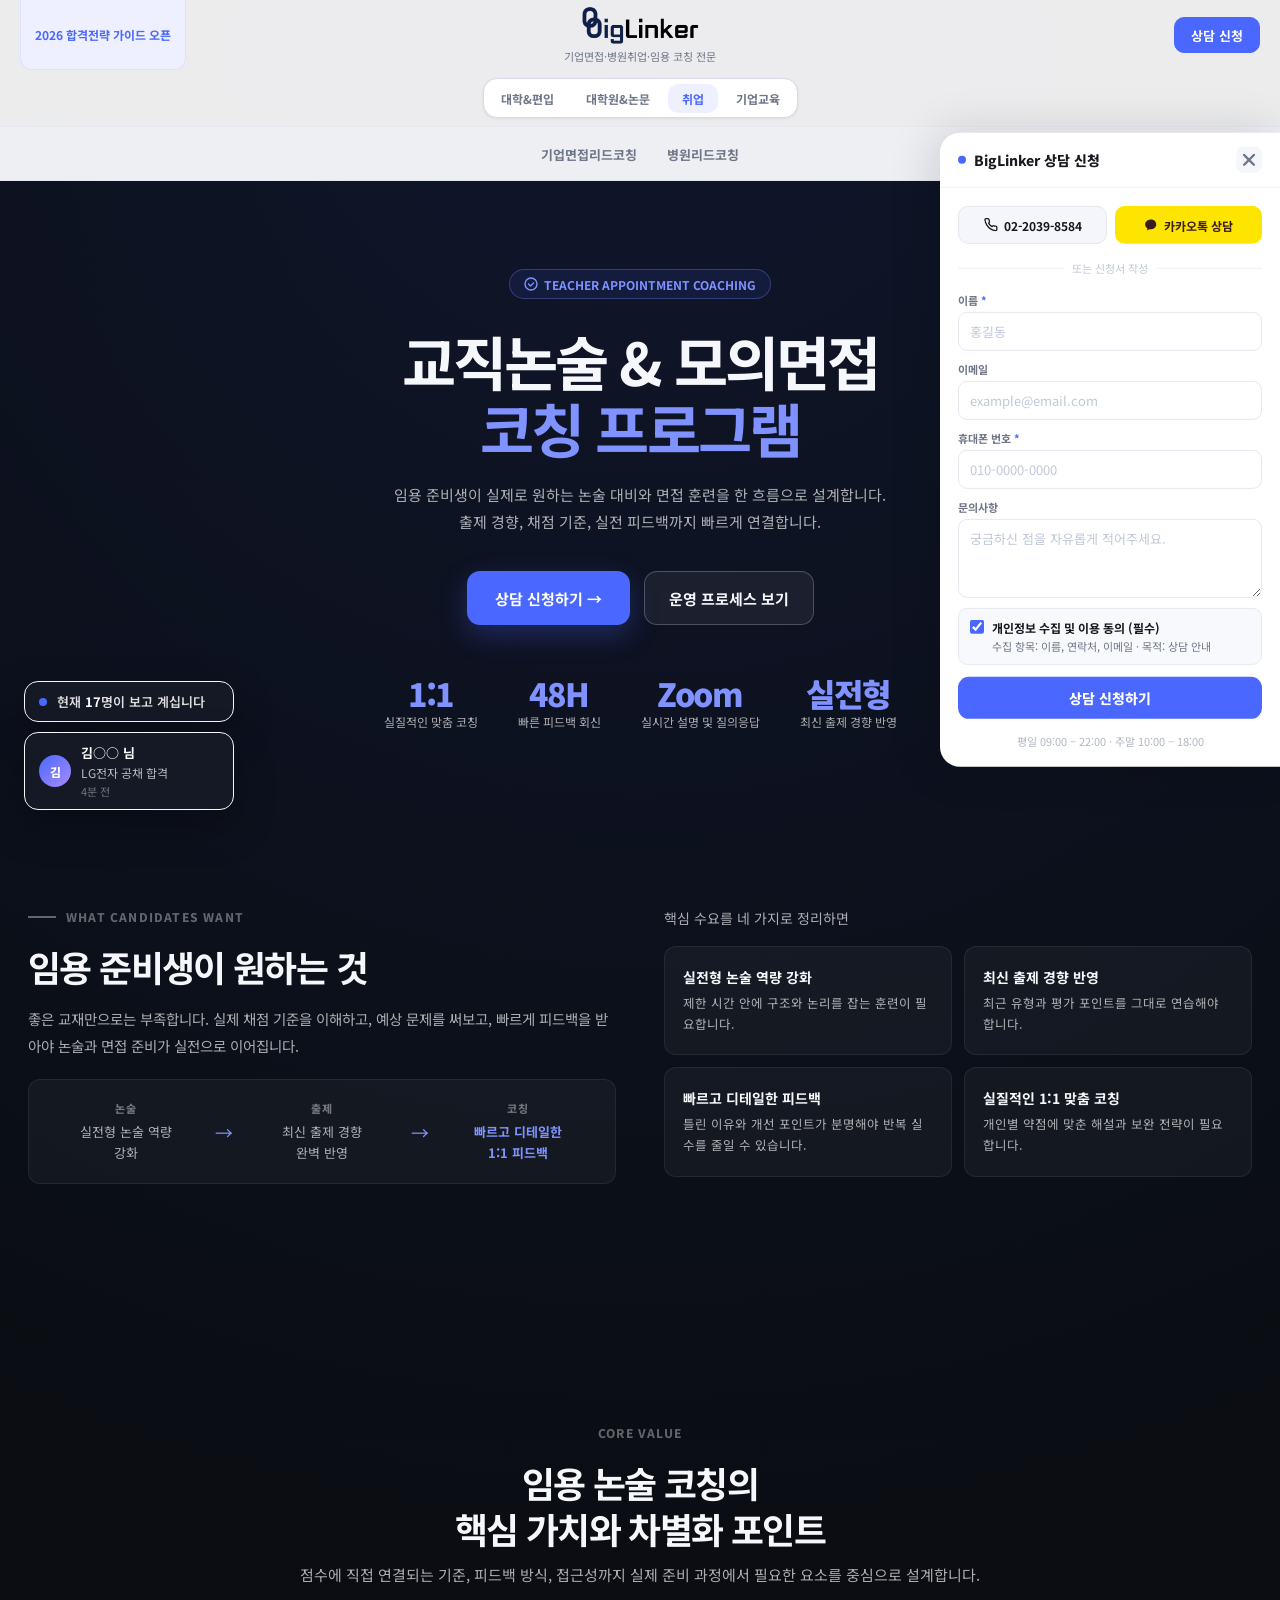
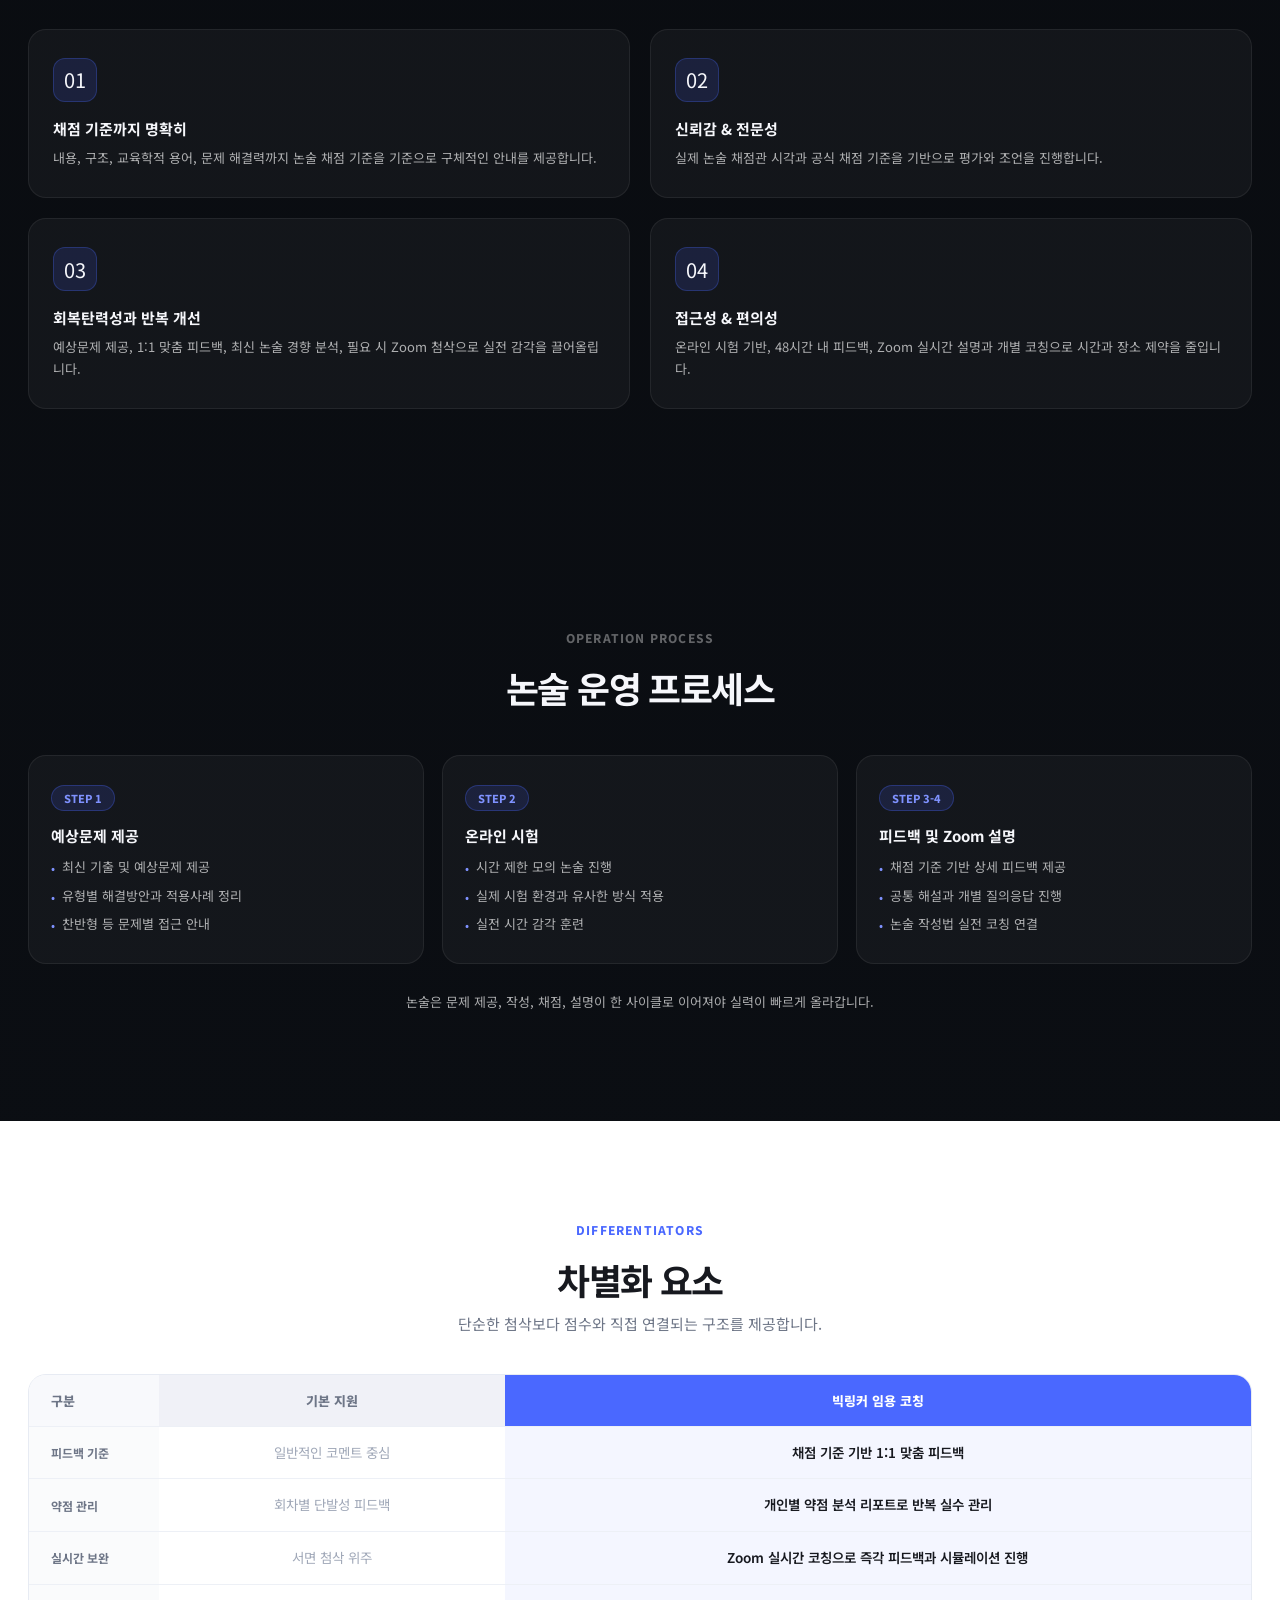
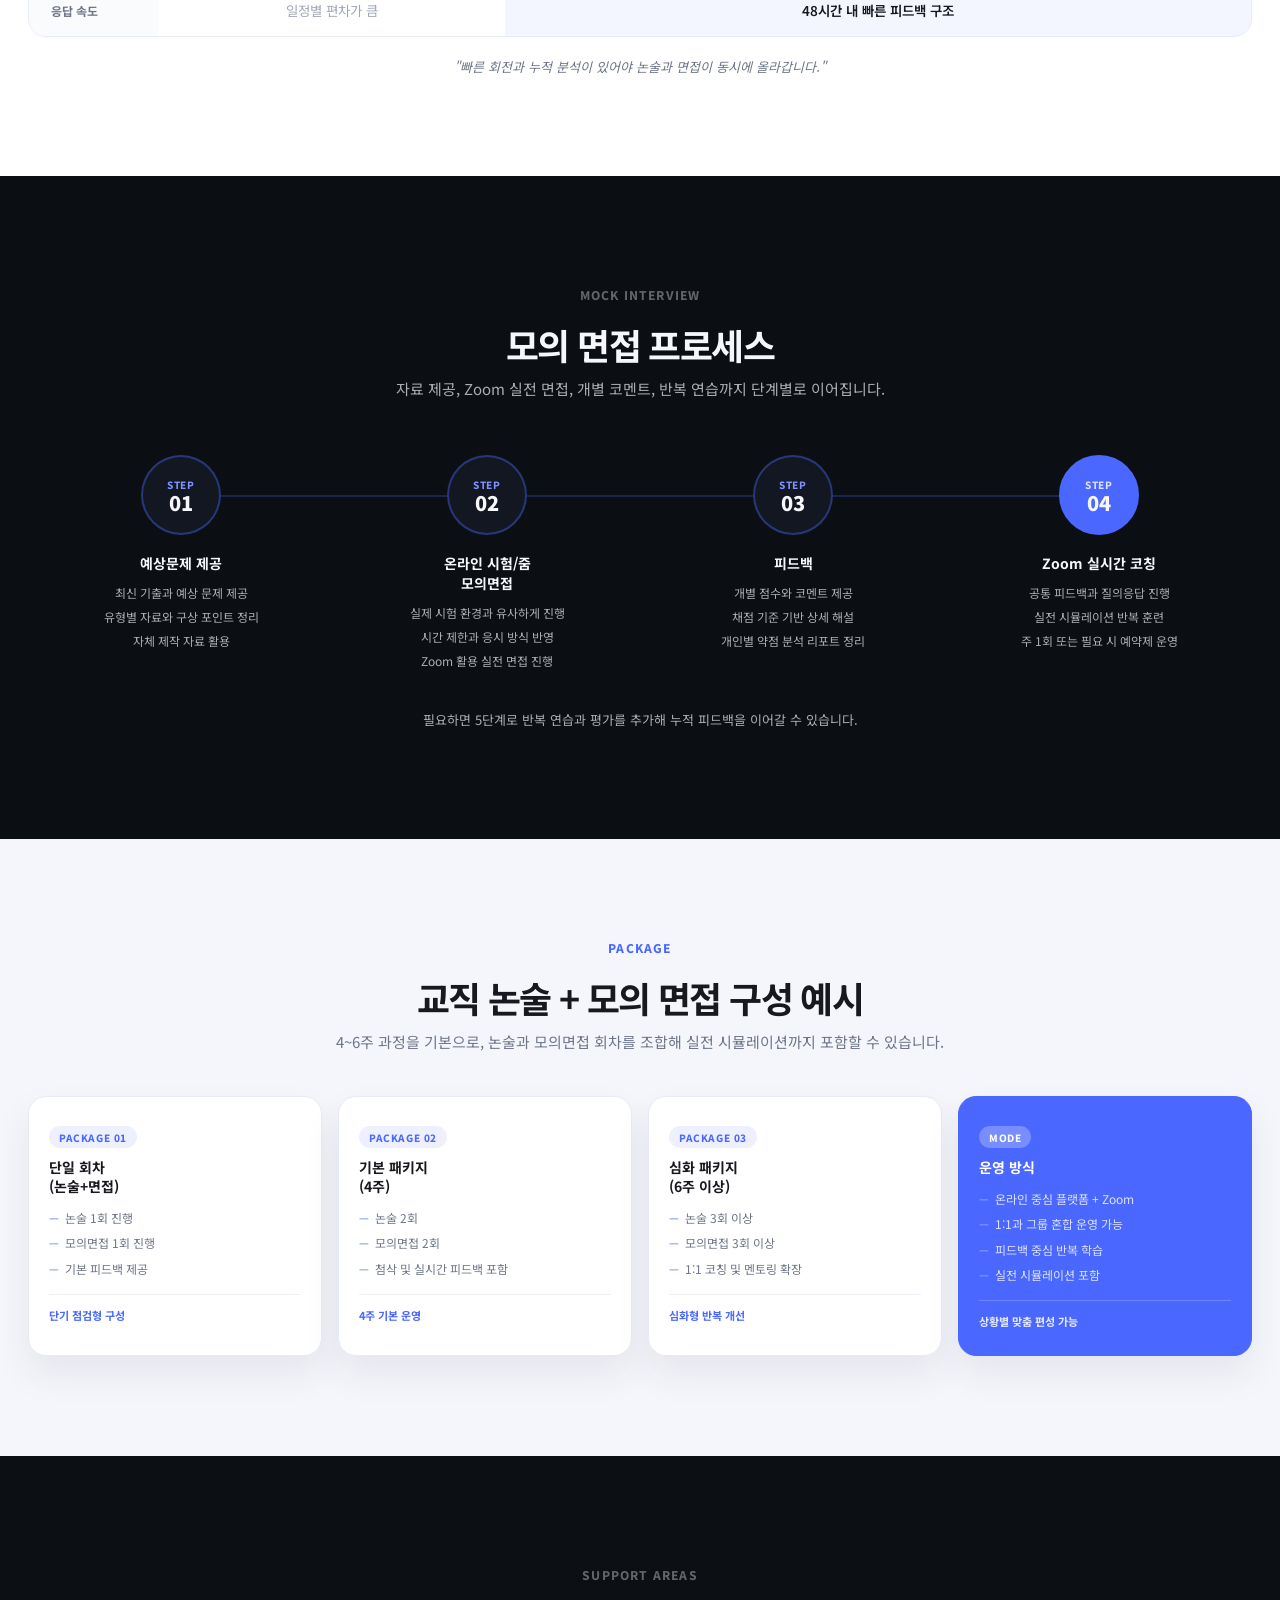
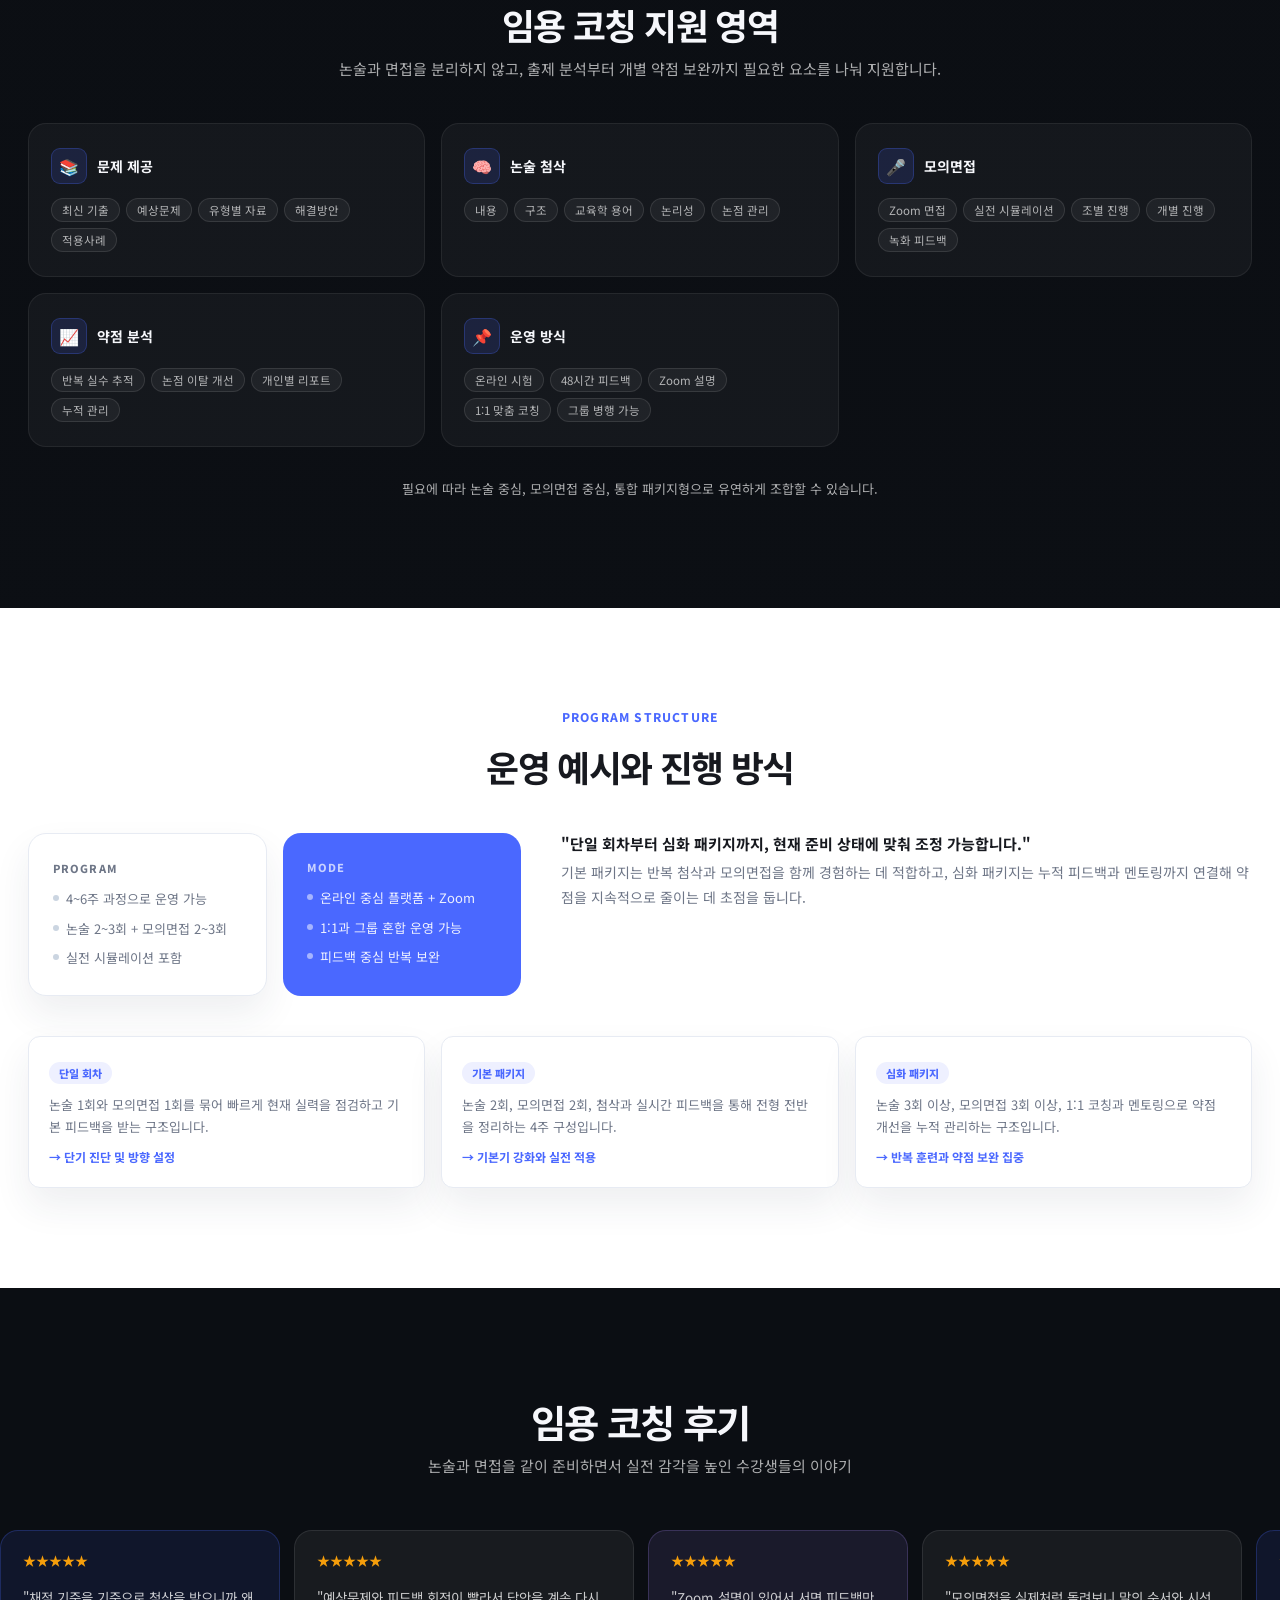
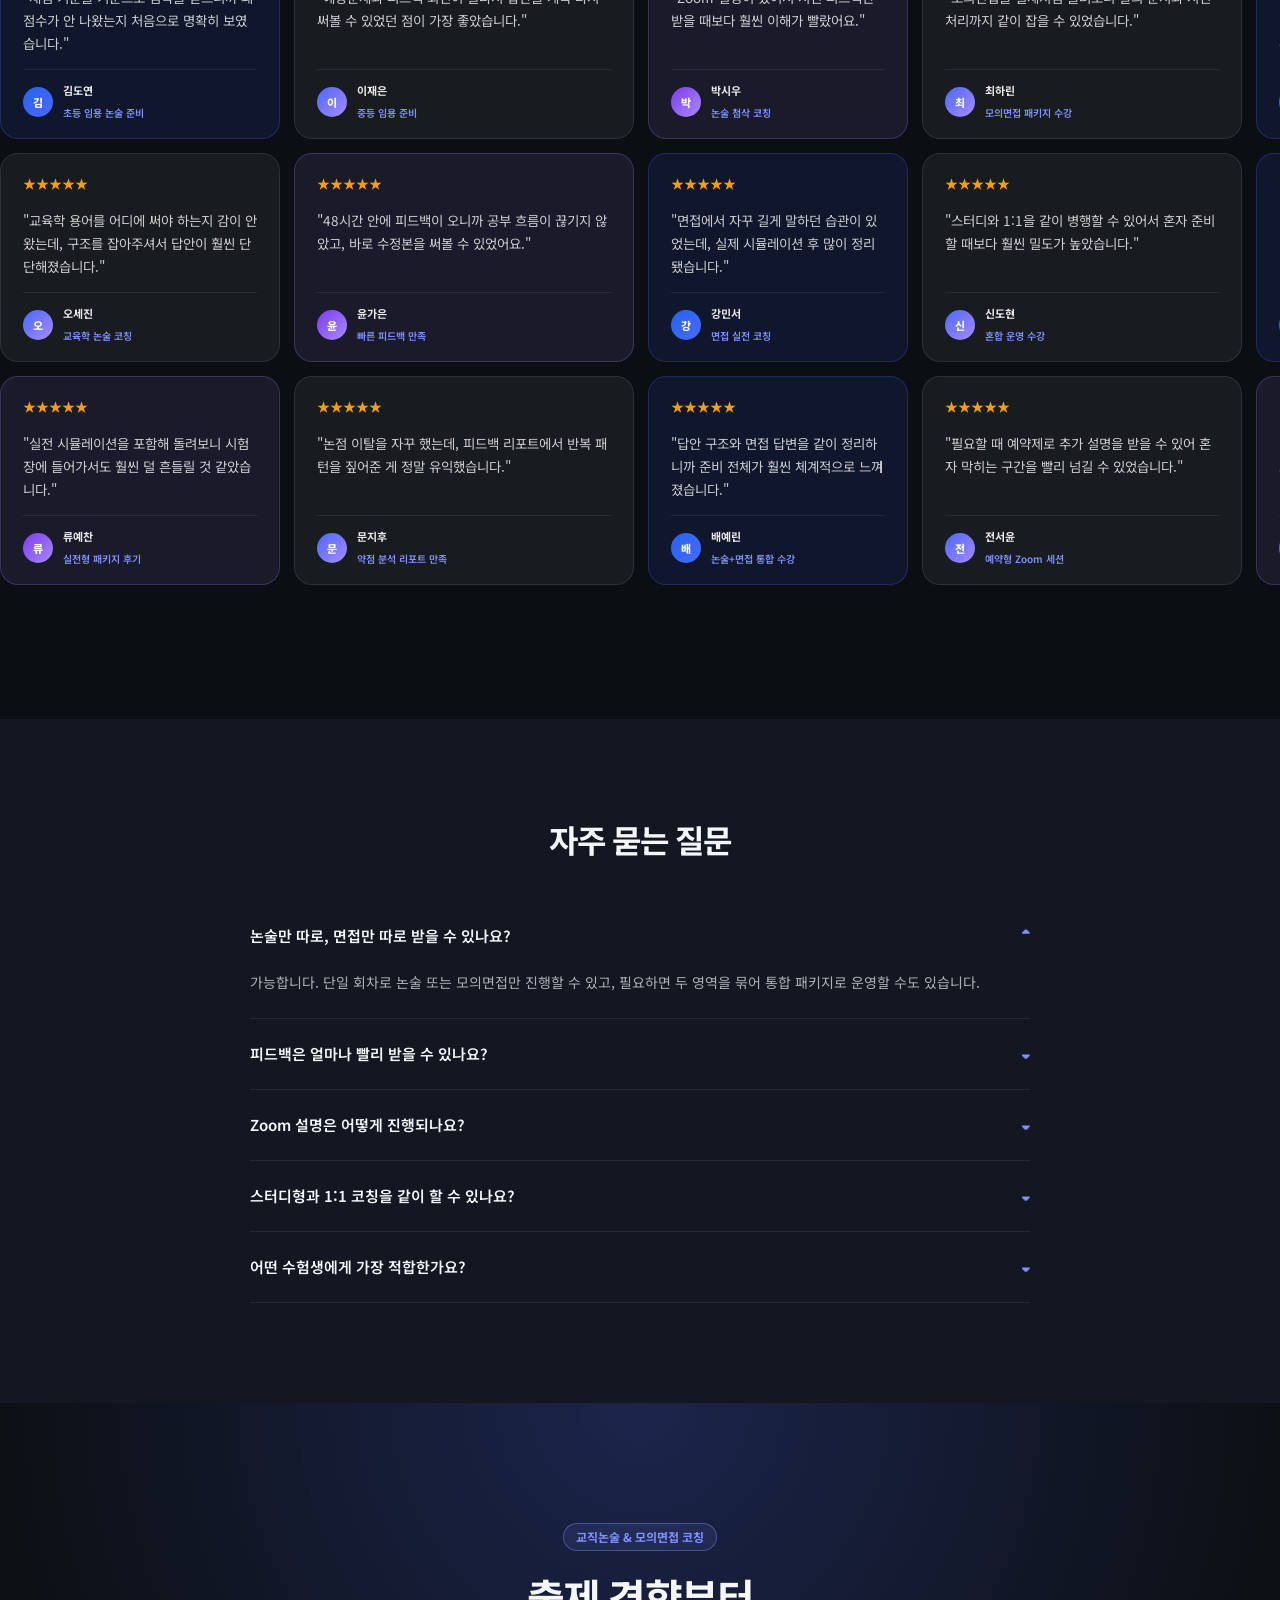
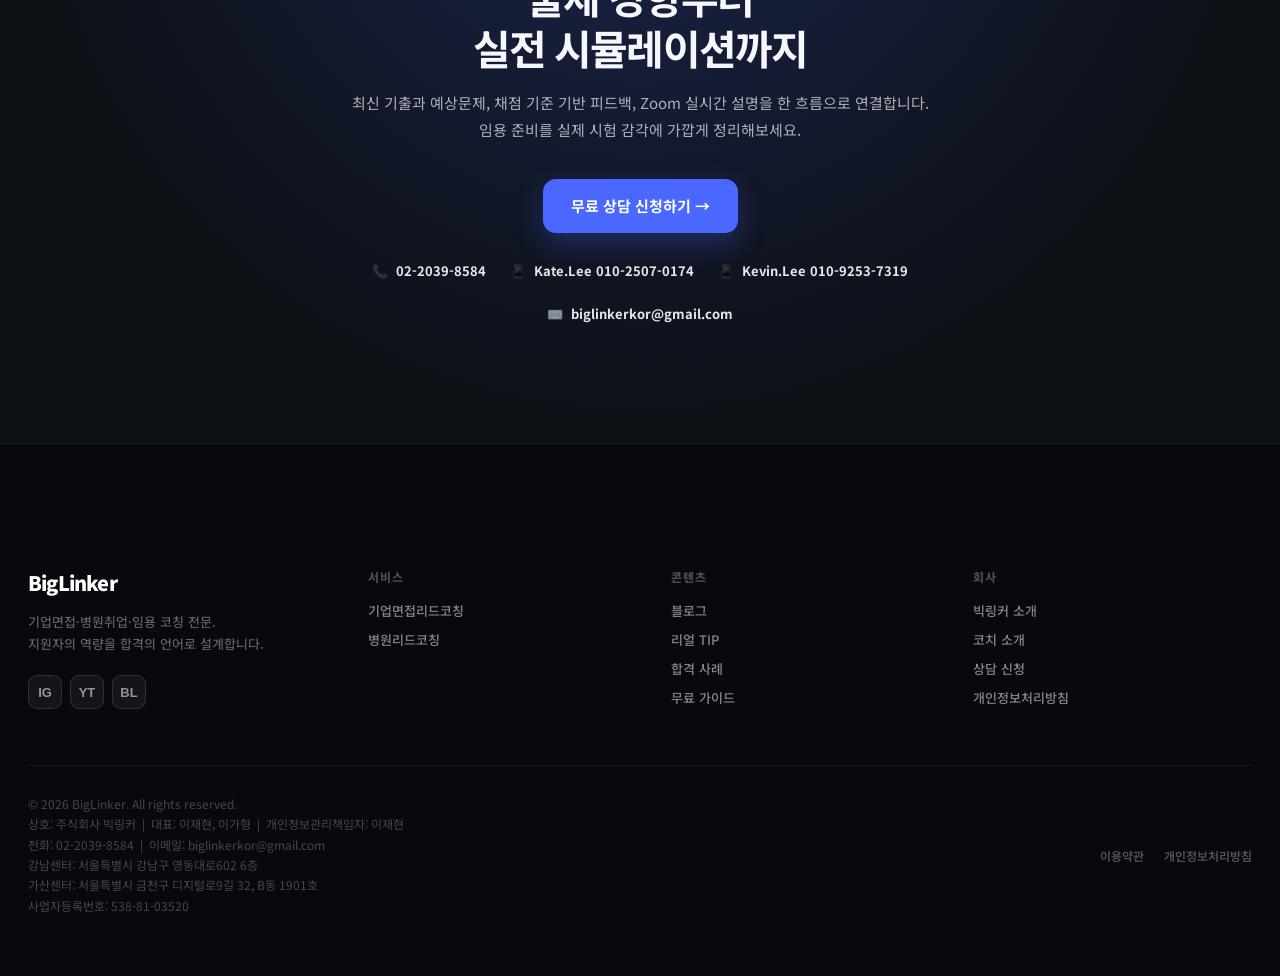
==== appointment-coaching.html @ a69f90e8 "feat: 패밀리 세그먼트 블로그 제거 + 카테고리 블로그 버튼 링크 연결 - family-wrap에서 블로그 링크 제거 - category-utility 블로그 버튼 → blog" ====
<!DOCTYPE html>
<html lang="ko">
<head>
  <meta charset="UTF-8">
  <meta name="viewport" content="width=device-width, initial-scale=1.0">
  <title>BigLinker 임용 코칭</title>
  <meta name="description" content="교사·공공기관 임용시험 준비를 위한 코칭. 교직 면접·실기·시험 전략 1:1 맞춤 지도.">
  <link rel="canonical" href="https://job.gobiglinker.com/appointment-coaching.html">
  <meta property="og:type"        content="website">
  <meta property="og:title"       content="BigLinker 임용 코칭">
  <meta property="og:description" content="교사·공공기관 임용시험 준비를 위한 코칭. 교직 면접·실기·시험 전략 1:1 맞춤 지도.">
  <meta property="og:url"         content="https://job.gobiglinker.com/appointment-coaching.html">
  <meta property="og:image"       content="https://gobiglinker.com/assets/og-default.jpg">
  <meta property="og:locale"      content="ko_KR">
  <meta property="og:site_name"   content="빅링커">
  <meta name="twitter:card"        content="summary_large_image">
  <meta name="twitter:title"       content="BigLinker 임용 코칭">
  <meta name="twitter:description"  content="교사·공공기관 임용시험 준비를 위한 코칭. 교직 면접·실기·시험 전략 1:1 맞춤 지도.">
  <meta name="twitter:image"       content="https://gobiglinker.com/assets/og-default.jpg">
  <link rel="preconnect" href="https://fonts.googleapis.com">
  <link rel="preconnect" href="https://fonts.gstatic.com" crossorigin>
  <link href="https://fonts.googleapis.com/css2?family=Noto+Sans+KR:wght@400;500;700;800;900&display=swap" rel="stylesheet">
  <link rel="stylesheet" href="./style.css">
  <style>
:root {
      --header-bg: #f6f7fb; --header-surface: #ffffff; --header-line: #e5e8ef;
      --header-line-strong: #d7dbe5; --header-text: #17191f; --header-muted: #6e7687;
      --bg: #0b0e13; --bg-soft: #121722; --bg-dark: #090c11; --panel: #f5f6fb;
      --text: #f6f7fb; --muted: rgba(255,255,255,0.66); --muted-dark: #5d6473;
      --brand: #4a68ff; --brand-2: #7f92ff; --brand-soft: #eef0ff;
      --max: 1320px; --radius-xl: 28px; --radius-lg: 22px; --radius-md: 18px;
      --radius-sm: 12px; --radius-xs: 8px;
      --shadow: 0 24px 60px rgba(0,0,0,0.28); --shadow-card: 0 18px 36px rgba(36,46,78,0.08);
    }
    *, *::before, *::after { box-sizing: border-box; margin: 0; padding: 0; }
    html { scroll-behavior: smooth; }
    body {
      font-family: "Pretendard", "Noto Sans KR", sans-serif;
      background: radial-gradient(circle at 50% 0%, rgba(66,104,255,0.12), transparent 18%),
        linear-gradient(180deg, #090b0f 0%, #0b0e13 32%, #0d1015 100%);
      color: var(--text);
    }
    a { color: inherit; text-decoration: none; }
    .wrap { max-width: var(--max); margin: 0 auto; padding: 0 28px; }
    .inner { max-width: var(--max); margin: 0 auto; padding: 0 20px; }

    /* ── HEADER ── */
    .top-shell {
      position: sticky; top: 0; z-index: 120;
      background: rgba(255,255,255,0.94); backdrop-filter: blur(12px);
      border-bottom: 1px solid var(--header-line);
      transition: transform 0.28s ease, opacity 0.28s ease;
    }
    .top-shell.is-collapsed { transform: translateY(-100%); opacity: 0; }
    .sticky-category-shell {
      position: sticky; top: 0; z-index: 110;
      background: rgba(247,248,252,0.98);
      border-top: 1px solid #edf0f6; border-bottom: 1px solid var(--header-line);
      backdrop-filter: blur(12px);
    }
    .family-bar { background: #fff; }
    .family-outer { display: flex; justify-content: center; padding: 10px 0; }
    .family-wrap {
      display: flex; align-items: center; justify-content: center; gap: 8px;
      min-height: 46px; padding: 4px; border: 1px solid var(--header-line-strong);
      border-radius: 16px; background: #fff; box-shadow: 0 4px 16px rgba(32,43,73,0.08);
      overflow-x: auto; scrollbar-width: none; white-space: nowrap;
    }
    .family-wrap::-webkit-scrollbar, .category-tabs::-webkit-scrollbar { display: none; }
    .family-link { flex: 0 0 auto; padding: 8px 12px; border-radius: 10px; font-size: 13px; font-weight: 700; color: var(--header-muted); }
    .family-link.is-active { background: var(--brand-soft); color: var(--brand); }
    .main-header { background: #fff; }
    .main-header-wrap { display: grid; grid-template-columns: 1fr auto 1fr; align-items: center; gap: 16px; min-height: 78px; }
    .header-promo {
      justify-self: start; align-self: stretch; display: flex; align-items: center;
      padding: 0 16px; border-radius: 0 0 14px 14px; border: 1px solid #dfe3ff; border-top: 0;
      background: linear-gradient(180deg, #eef2ff 0%, #f6f8ff 100%);
      color: var(--brand); font-size: 13px; font-weight: 800; white-space: nowrap;
    }
    .brand { display: flex; flex-direction: column; align-items: center; justify-self: center; text-align: center; gap: 6px; }
    .brand-mark { width: 132px; height: 44px; object-fit: contain; }
    .brand-copy span { display: block; color: var(--header-muted); font-size: 12px; line-height: 1.45; }
    .header-actions { display: flex; align-items: center; justify-self: end; gap: 8px; }
    .cta-btn { display: inline-flex; align-items: center; justify-content: center; min-height: 38px; padding: 0 14px; border-radius: 12px; border: 1px solid var(--brand); background: var(--brand); color: #fff; font-weight: 700; font-size: 13px; }
    .category-row { display: grid; grid-template-columns: 1fr auto 1fr; align-items: center; min-height: 58px; gap: 12px; }
    .category-balance { justify-self: start; width: 120px; }
    .category-tabs { display: flex; align-items: center; justify-content: center; gap: 2px; overflow-x: auto; scrollbar-width: none; white-space: nowrap; }
    .category-tab { flex: 0 0 auto; position: relative; padding: 0 16px; min-height: 48px; display: inline-flex; align-items: center; font-size: 14px; font-weight: 700; color: var(--header-muted); }
    .category-tab.is-active { color: var(--brand); }
    .category-tab.is-active::after { content: ""; position: absolute; left: 16px; right: 16px; bottom: 0; height: 3px; background: var(--brand); border-radius: 999px; }
    .category-utility { display: flex; align-items: center; justify-self: end; gap: 6px; width: 240px; }
    .utility-link { display: inline-flex; align-items: center; min-height: 28px; padding: 0 10px; border-radius: 999px; border: 1px solid #e4e7ef; background: #f8f9fc; color: #6f7786; font-size: 12px; font-weight: 700; cursor: pointer; }
    .utility-link:hover { background: var(--brand-soft); color: var(--brand); }

    /* ── SECTION BASE ── */
    .section-eyebrow { display: flex; align-items: center; gap: 10px; font-size: 12px; font-weight: 800; letter-spacing: 0.1em; text-transform: uppercase; color: rgba(255,255,255,0.36); margin-bottom: 18px; }
    .section-eyebrow::before { content: ""; width: 28px; height: 2px; background: currentColor; flex-shrink: 0; }
    .section-eyebrow.center { justify-content: center; }
    .section-eyebrow.center::before { display: none; }
    .section-light .section-eyebrow, .section-panel .section-eyebrow { color: var(--brand); }
    .section-light { background: #fff; padding: 100px 0; }
    .section-panel { background: var(--panel); padding: 100px 0; }
    .section-dark {
      padding: 110px 0;
      --header-text: var(--text); --header-muted: var(--muted); --brand-soft: rgba(74,104,255,0.12);
    }
    .section-dark .light-card { --header-text: #17191f; --header-muted: #6e7687; --brand-soft: #eef0ff; }
    .sec-h2 { font-size: clamp(22px,2.8vw,36px); font-weight: 700; letter-spacing: -0.045em; line-height: 1.3; }

    /* ── HERO ── */
    .hero { padding: 88px 0 68px; text-align: center; }
    .hero-kicker { display: inline-flex; align-items: center; gap: 6px; min-height: 30px; padding: 0 14px; border-radius: 999px; border: 1px solid rgba(127,146,255,0.3); background: rgba(74,104,255,0.1); font-size: 12px; font-weight: 700; color: var(--brand-2); margin-bottom: 28px; }
    .hero h1 { max-width: 780px; margin: 0 auto 20px; font-size: clamp(30px,4.6vw,60px); line-height: 1.14; letter-spacing: -0.05em; font-weight: 700; color: var(--text); }
    .hero h1 em { color: var(--brand-2); font-style: normal; }
    .hero p { max-width: 560px; margin: 0 auto 36px; color: var(--muted); font-size: 15px; line-height: 1.8; }
    .hero-actions { display: flex; justify-content: center; gap: 14px; flex-wrap: wrap; margin-bottom: 52px; }
    .btn-primary { display: inline-flex; align-items: center; justify-content: center; min-height: 54px; padding: 0 28px; border-radius: 13px; font-size: 15px; font-weight: 700; background: var(--brand); color: #fff; box-shadow: 0 10px 28px rgba(74,104,255,0.28); transition: transform 0.2s; }
    .btn-primary:hover { transform: translateY(-2px); }
    .btn-secondary { display: inline-flex; align-items: center; justify-content: center; min-height: 54px; padding: 0 24px; border-radius: 13px; font-size: 15px; font-weight: 700; border: 1.5px solid rgba(255,255,255,0.22); color: var(--text); background: rgba(255,255,255,0.06); transition: transform 0.2s; }
    .btn-secondary:hover { transform: translateY(-2px); }
    .hero-stats { display: flex; justify-content: center; gap: 40px; flex-wrap: wrap; }
    .hero-stat { text-align: center; }
    .hero-stat .s-num { font-size: 32px; font-weight: 900; color: var(--brand-2); letter-spacing: -0.04em; line-height: 1; }
    .hero-stat .s-label { font-size: 12px; color: var(--muted); margin-top: 4px; }

    /* ── 채용 변화 ── */
    .trend-grid { display: grid; grid-template-columns: 1fr 1fr; gap: 48px; align-items: start; }
    .trend-left h2 { margin-bottom: 16px; }
    .trend-left p { font-size: 14.5px; color: var(--muted); line-height: 1.85; margin-bottom: 20px; }
    .trend-flow { display: flex; align-items: center; gap: 12px; padding: 20px; border-radius: var(--radius-sm); border: 1px solid rgba(255,255,255,0.07); background: rgba(255,255,255,0.04); margin-bottom: 20px; flex-wrap: wrap; }
    .trend-box { flex: 1; min-width: 100px; text-align: center; }
    .trend-box .t-label { font-size: 11px; font-weight: 800; text-transform: uppercase; letter-spacing: 0.08em; color: rgba(255,255,255,0.4); margin-bottom: 6px; }
    .trend-box .t-val { font-size: 13px; color: var(--muted); line-height: 1.55; }
    .trend-arrow { color: var(--brand-2); font-size: 18px; flex-shrink: 0; }
    .eval-grid { display: grid; grid-template-columns: 1fr 1fr; gap: 12px; }
    .eval-card { padding: 20px 18px; border-radius: var(--radius-sm); border: 1px solid rgba(255,255,255,0.07); background: rgba(255,255,255,0.04); }
    .eval-card .e-title { font-size: 14px; font-weight: 700; color: var(--text); margin-bottom: 6px; }
    .eval-card p { font-size: 12.5px; color: var(--muted); line-height: 1.65; margin: 0; }

    /* ── WHY ── */
    .why-4grid { display: grid; grid-template-columns: repeat(2, 1fr); gap: 20px; }
    .why-card { padding: 28px 24px; border-radius: var(--radius-md); border: 1px solid rgba(255,255,255,0.07); background: rgba(255,255,255,0.04); }
    .why-card .w-icon { width: 44px; height: 44px; border-radius: 12px; background: rgba(74,104,255,0.15); border: 1px solid rgba(74,104,255,0.28); display: flex; align-items: center; justify-content: center; font-size: 20px; margin-bottom: 16px; }
    .why-card h3 { font-size: 15px; font-weight: 700; color: var(--text); margin-bottom: 8px; }
    .why-card p { font-size: 13px; color: var(--muted); line-height: 1.7; margin: 0; }

    /* ── FOR WHO ── */
    .who-cols { display: grid; grid-template-columns: repeat(3, 1fr); gap: 18px; }
    .who-card { padding: 28px 22px; border-radius: var(--radius-md); border: 1px solid rgba(255,255,255,0.07); background: rgba(255,255,255,0.04); }
    .who-card .wc-tag { display: inline-flex; align-items: center; min-height: 26px; padding: 0 12px; border-radius: 999px; background: rgba(74,104,255,0.15); border: 1px solid rgba(74,104,255,0.3); font-size: 11px; font-weight: 800; color: var(--brand-2); margin-bottom: 14px; }
    .who-card h3 { font-size: 15px; font-weight: 700; color: var(--text); margin-bottom: 10px; }
    .who-card ul { list-style: none; display: grid; gap: 7px; }
    .who-card ul li { display: flex; align-items: flex-start; gap: 7px; font-size: 13px; color: var(--muted); line-height: 1.65; }
    .who-card ul li::before { content: "•"; color: var(--brand-2); flex-shrink: 0; font-size: 12px; margin-top: 2px; }

    /* ── 비교표 (LIGHT) ── */
    .compare-table { width: 100%; border-collapse: separate; border-spacing: 0; border-radius: var(--radius-md); overflow: hidden; border: 1px solid #e7ebf3; }
    .compare-table th { padding: 16px 22px; font-size: 13px; font-weight: 800; text-align: center; }
    .compare-table th:first-child { text-align: left; background: #f8f9fc; color: var(--header-muted); width: 130px; }
    .compare-table th.ours { background: var(--brand); color: #fff; }
    .compare-table th.theirs { background: #f0f1f7; color: var(--header-muted); }
    .compare-table td { padding: 15px 22px; font-size: 13.5px; border-top: 1px solid #edf0f6; text-align: center; vertical-align: middle; line-height: 1.6; }
    .compare-table td:first-child { text-align: left; background: #fafbfc; color: var(--header-muted); font-size: 12px; font-weight: 700; }
    .compare-table td.ours { background: rgba(74,104,255,0.06); color: var(--header-text); font-weight: 600; }
    .compare-table td.theirs { color: #a0a8b8; }
    .compare-note { text-align: center; font-size: 13px; color: var(--header-muted); margin-top: 20px; font-style: italic; }

    /* ── 4단계 프로세스 (DARK) ── */
    .process-grid { display: grid; grid-template-columns: repeat(4, 1fr); gap: 0; position: relative; }
    .process-grid::before { content: ""; position: absolute; top: 40px; left: 12.5%; right: 12.5%; height: 2px; background: rgba(74,104,255,0.25); z-index: 0; }
    .process-item { position: relative; z-index: 1; text-align: center; padding: 0 10px; }
    .proc-circle { width: 80px; height: 80px; border-radius: 999px; background: var(--bg-soft); border: 2px solid rgba(74,104,255,0.4); display: flex; flex-direction: column; align-items: center; justify-content: center; gap: 1px; margin: 0 auto 18px; }
    .proc-circle.active { background: var(--brand); border-color: var(--brand); }
    .proc-step { font-size: 10px; font-weight: 800; letter-spacing: 0.06em; color: var(--brand-2); }
    .proc-circle.active .proc-step { color: rgba(255,255,255,0.8); }
    .proc-num { font-size: 20px; font-weight: 900; color: var(--text); line-height: 1; }
    .process-item h3 { font-size: 14px; font-weight: 700; color: var(--text); margin-bottom: 10px; }
    .process-item ul { list-style: none; display: grid; gap: 5px; }
    .process-item ul li { font-size: 12px; color: var(--muted); line-height: 1.6; }

    /* ── 4주 커리큘럼 (PANEL) ── */
    .week-grid { display: grid; grid-template-columns: repeat(4, 1fr); gap: 16px; }
    .week-card { padding: 26px 20px; border-radius: var(--radius-md); border: 1px solid #e7ebf3; background: #fff; box-shadow: var(--shadow-card); }
    .week-card.highlight { background: var(--brand); border-color: var(--brand); }
    .week-tag { display: inline-flex; align-items: center; min-height: 22px; padding: 0 10px; border-radius: 999px; background: var(--brand-soft); color: var(--brand); font-size: 10px; font-weight: 800; letter-spacing: 0.06em; margin-bottom: 10px; }
    .week-card.highlight .week-tag { background: rgba(255,255,255,0.25); color: #fff; }
    .week-card h3 { font-size: 14px; font-weight: 700; color: var(--header-text); margin-bottom: 12px; line-height: 1.35; }
    .week-card.highlight h3 { color: #fff; }
    .week-list { display: grid; gap: 6px; list-style: none; }
    .week-list li { font-size: 12px; color: var(--header-muted); line-height: 1.6; display: flex; align-items: flex-start; gap: 6px; }
    .week-list li::before { content: "—"; color: var(--brand); flex-shrink: 0; font-size: 11px; margin-top: 1px; }
    .week-card.highlight .week-list li { color: rgba(255,255,255,0.8); }
    .week-card.highlight .week-list li::before { color: rgba(255,255,255,0.5); }
    .week-output { display: flex; align-items: center; gap: 6px; margin-top: 16px; padding-top: 12px; border-top: 1px solid #edf0f6; font-size: 11px; font-weight: 700; color: var(--brand); }
    .week-card.highlight .week-output { border-top-color: rgba(255,255,255,0.2); color: rgba(255,255,255,0.85); }

    /* ── 직무별 분야 (DARK) ── */
    .domain-grid { display: grid; grid-template-columns: repeat(3, 1fr); gap: 16px; }
    .domain-card { padding: 24px 22px; border-radius: var(--radius-md); border: 1px solid rgba(255,255,255,0.07); background: rgba(255,255,255,0.04); }
    .domain-card .d-head { display: flex; align-items: center; gap: 10px; margin-bottom: 14px; }
    .domain-card .d-icon { width: 36px; height: 36px; border-radius: 9px; background: rgba(74,104,255,0.15); border: 1px solid rgba(74,104,255,0.28); display: flex; align-items: center; justify-content: center; font-size: 16px; flex-shrink: 0; }
    .domain-card h3 { font-size: 14px; font-weight: 700; color: var(--text); }
    .domain-tags { display: flex; flex-wrap: wrap; gap: 6px; }
    .domain-tag { display: inline-flex; align-items: center; min-height: 24px; padding: 0 10px; border-radius: 999px; border: 1px solid rgba(255,255,255,0.1); background: rgba(255,255,255,0.05); font-size: 11.5px; color: var(--muted); }

    /* ── 성공 사례 (LIGHT) ── */
    .case-intro { display: grid; grid-template-columns: 1fr 1.4fr; gap: 40px; align-items: start; margin-bottom: 40px; }
    .ba-box { padding: 26px 24px; border-radius: var(--radius-md); }
    .ba-box.before { border: 1px solid #e7ebf3; background: #fff; box-shadow: var(--shadow-card); }
    .ba-box.after { background: var(--brand); }
    .ba-label { font-size: 11px; font-weight: 800; letter-spacing: 0.1em; text-transform: uppercase; margin-bottom: 12px; }
    .ba-box.before .ba-label { color: var(--header-muted); }
    .ba-box.after .ba-label { color: rgba(255,255,255,0.7); }
    .ba-list { display: grid; gap: 8px; }
    .ba-item { display: flex; align-items: flex-start; gap: 7px; font-size: 13px; line-height: 1.65; }
    .ba-box.before .ba-item { color: var(--header-muted); }
    .ba-box.after .ba-item { color: rgba(255,255,255,0.9); }
    .ba-dot { flex-shrink: 0; width: 6px; height: 6px; border-radius: 999px; margin-top: 7px; }
    .ba-box.before .ba-dot { background: #cbd5e1; }
    .ba-box.after .ba-dot { background: rgba(255,255,255,0.5); }
    .case-cards { display: grid; grid-template-columns: repeat(3, 1fr); gap: 16px; }
    .case-card { padding: 22px 20px; border-radius: var(--radius-sm); border: 1px solid #e7ebf3; background: #fff; box-shadow: var(--shadow-card); }
    .case-badge { display: inline-flex; align-items: center; min-height: 22px; padding: 0 10px; border-radius: 999px; background: var(--brand-soft); color: var(--brand); font-size: 11px; font-weight: 800; margin-bottom: 10px; }
    .case-card p { font-size: 13px; color: var(--header-muted); line-height: 1.7; }
    .case-card .c-result { font-size: 12px; font-weight: 700; color: var(--brand); margin-top: 10px; }

    /* ── REVIEW MARQUEE ── */
    .review-band { padding: 110px 0 130px; background: #0b0e13; }
    .review-band-head { text-align: center; margin-bottom: 46px; }
    .review-band-head h2 { font-size: clamp(24px,3vw,40px); font-weight: 700; line-height: 1.24; letter-spacing: -0.045em; color: var(--text); margin-bottom: 10px; }
    .review-band-head p { font-size: 15px; color: var(--muted); }
    .review-marquee-wrap { width: 100vw; position: relative; left: 50%; margin-left: -50vw; overflow: hidden; display: flex; flex-direction: column; gap: 14px; padding: 8px 0 4px; }
    .review-marquee-row { display: flex; gap: 14px; width: max-content; }
    .review-marquee-row:nth-child(1) { animation: rmq-ltr 38s linear infinite; }
    .review-marquee-row:nth-child(2) { animation: rmq-rtl 55s linear infinite; }
    .review-marquee-row:nth-child(3) { animation: rmq-ltr 46s linear infinite; }
    @keyframes rmq-ltr { 0% { transform: translateX(0); } 100% { transform: translateX(-50%); } }
    @keyframes rmq-rtl { 0% { transform: translateX(-50%); } 100% { transform: translateX(0); } }
    .review-mini { flex-shrink: 0; padding: 20px 22px 16px; border-radius: 18px; background: rgba(255,255,255,0.055); border: 1px solid rgba(255,255,255,0.09); display: flex; flex-direction: column; }
    .review-mini:nth-child(4n+1) { width: 280px; } .review-mini:nth-child(4n+2) { width: 340px; } .review-mini:nth-child(4n+3) { width: 260px; } .review-mini:nth-child(4n+4) { width: 320px; }
    .review-mini.accent-blue { background: rgba(74,104,255,0.10); border-color: rgba(74,104,255,0.25); }
    .review-mini.accent-purple { background: rgba(167,139,250,0.10); border-color: rgba(167,139,250,0.22); }
    .review-mini p { margin: 8px 0 auto; font-size: 13.5px; color: rgba(255,255,255,0.78); line-height: 1.7; flex: 1; }
    .review-mini-meta { display: flex; align-items: center; gap: 10px; margin-top: 14px; padding-top: 12px; border-top: 1px solid rgba(255,255,255,0.07); }
    .review-mini-avatar { width: 30px; height: 30px; border-radius: 50%; background: linear-gradient(135deg,#4a68ff,#a78bfa); flex-shrink: 0; display: flex; align-items: center; justify-content: center; font-size: 11px; font-weight: 800; color: #fff; }
    .review-mini.accent-blue .review-mini-avatar { background: linear-gradient(135deg,#2563eb,#4a68ff); }
    .review-mini.accent-purple .review-mini-avatar { background: linear-gradient(135deg,#7c3aed,#a78bfa); }
    .review-mini-info strong { display: block; font-size: 11px; font-weight: 700; color: rgba(255,255,255,0.9); }
    .review-mini-info span { font-size: 10px; color: #7f92ff; font-weight: 600; }
    .star-row { color: #f59e0b; font-size: 13px; margin-bottom: 8px; }

    /* ── FAQ ── */
    .faq-band { padding: 100px 0; background: var(--bg-soft); }
    .faq-title { font-size: clamp(22px,2.5vw,34px); font-weight: 700; letter-spacing: -0.04em; line-height: 1.3; color: var(--text); margin-bottom: 40px; text-align: center; }
    details { border-bottom: 1px solid rgba(255,255,255,0.08); }
    summary { display: flex; align-items: center; justify-content: space-between; padding: 22px 0; cursor: pointer; list-style: none; font-size: 15px; font-weight: 600; color: var(--text); }
    summary::-webkit-details-marker { display: none; }
    .faq-arrow { font-size: 18px; color: var(--brand-2); transition: transform 0.2s; flex-shrink: 0; }
    details[open] .faq-arrow { transform: rotate(180deg); }
    details p { padding: 0 0 22px; color: var(--muted); font-size: 14px; line-height: 1.8; }

    /* ── CTA ── */
    .cta-band { padding: 120px 0; background: radial-gradient(ellipse at 50% 0%, rgba(74,104,255,0.24), transparent 70%); }
    .cta-inner { max-width: 700px; margin: 0 auto; text-align: center; }
    .cta-badge { display: inline-flex; align-items: center; min-height: 28px; padding: 0 12px; border-radius: 999px; border: 1px solid rgba(127,146,255,0.4); background: rgba(127,146,255,0.1); font-size: 12px; font-weight: 700; color: var(--brand-2); margin-bottom: 20px; }
    .cta-inner h2 { font-size: clamp(26px,3.2vw,44px); font-weight: 700; line-height: 1.25; letter-spacing: -0.045em; color: var(--text); margin-bottom: 16px; }
    .cta-inner p { font-size: 15px; color: var(--muted); line-height: 1.8; margin-bottom: 36px; }
    .cta-contact { display: flex; justify-content: center; gap: 24px; flex-wrap: wrap; margin-top: 28px; }
    .cta-contact-item { display: flex; align-items: center; gap: 8px; font-size: 13px; color: rgba(255,255,255,0.55); }
    .cta-contact-item strong { color: rgba(255,255,255,0.9); font-weight: 700; }

    /* ── FOOTER ── */
    .site-footer { background: var(--bg-dark); border-top: 1px solid rgba(255,255,255,0.06); }
    .footer-inner { max-width: var(--max); margin: 0 auto; padding: 0 28px; }
    .footer-top { display: grid; grid-template-columns: 280px 1fr; gap: 60px; padding: 60px 0 40px; border-bottom: 1px solid rgba(255,255,255,0.06); }
    .footer-logo { font-size: 18px; font-weight: 900; color: var(--brand-2); margin-bottom: 12px; }
    .footer-brand-desc { font-size: 13px; color: var(--muted-dark); line-height: 1.75; margin: 0 0 16px; }
    .footer-sns { display: flex; gap: 8px; }
    .footer-sns-btn { width: 32px; height: 32px; border-radius: 8px; border: 1px solid rgba(255,255,255,0.1); background: rgba(255,255,255,0.04); color: var(--muted-dark); font-size: 13px; cursor: pointer; display: flex; align-items: center; justify-content: center; }
    .footer-nav-grid { display: grid; grid-template-columns: repeat(3,1fr); gap: 20px; }
    .footer-nav-group h4 { font-size: 12px; font-weight: 800; letter-spacing: 0.06em; text-transform: uppercase; color: rgba(255,255,255,0.35); margin-bottom: 14px; }
    .footer-nav-group a { display: block; font-size: 13px; color: var(--muted-dark); margin-bottom: 10px; font-weight: 500; }
    .footer-nav-group a:hover { color: var(--brand-2); }
    .footer-bottom { display: flex; align-items: center; justify-content: space-between; padding: 20px 0; gap: 16px; }
    .footer-legal { font-size: 12px; color: var(--muted-dark); line-height: 1.7; }
    .footer-policy-links { display: flex; gap: 16px; }
    .footer-policy-links a { font-size: 12px; color: var(--muted-dark); font-weight: 600; }

    /* ── MOBILE ── */
    .mobile-floating-cta { display: none; position: fixed; bottom: 20px; left: 16px; right: 16px; border-radius: 16px; background: var(--brand); padding: 14px 18px; box-shadow: 0 16px 40px rgba(74,104,255,0.4); align-items: center; gap: 12px; z-index: 900; }
    .mobile-floating-cta strong { display: block; font-size: 14px; font-weight: 800; color: #fff; }
    .mobile-floating-cta span { font-size: 12px; color: rgba(255,255,255,0.75); }

    @media (max-width: 760px) {
      .wrap, .inner { padding: 0 16px; }
      .main-header-wrap, .category-row { grid-template-columns: 1fr; }
      .header-promo, .header-actions, .category-balance { display: none; }
      .brand { justify-self: center; }
      .category-utility { width: auto; overflow-x: auto; scrollbar-width: none; white-space: nowrap; padding-bottom: 8px; }
      .mobile-floating-cta { display: flex; }
      .trend-grid { grid-template-columns: 1fr; gap: 32px; }
      .eval-grid { grid-template-columns: 1fr; }
      .why-4grid { grid-template-columns: 1fr; }
      .who-cols { grid-template-columns: 1fr; }
      .process-grid { grid-template-columns: 1fr 1fr; }
      .process-grid::before { display: none; }
      .week-grid { grid-template-columns: 1fr 1fr; }
      .domain-grid { grid-template-columns: 1fr; }
      .case-intro { grid-template-columns: 1fr; }
      .case-cards { grid-template-columns: 1fr; }
      .footer-top { grid-template-columns: 1fr; gap: 32px; }
      .footer-nav-grid { grid-template-columns: 1fr 1fr; }
    }
    /* ══════════════════════════════════════════
       HEADER — common (partials/header.css)
    ══════════════════════════════════════════ */
    .top-shell {
      position: sticky; top: 0; z-index: 120;
      background: rgba(255,255,255,0.92);
      backdrop-filter: blur(16px); -webkit-backdrop-filter: blur(16px);
      border-bottom: 1px solid var(--header-line);
      transition: transform 0.28s ease, box-shadow 0.28s ease, opacity 0.28s ease;
    }
    .top-shell.is-scrolled { box-shadow: 0 2px 8px rgba(0,0,0,0.06); }
    .top-shell.is-collapsed { transform: translateY(-100%); opacity: 0; }
    .sticky-category-shell {
      position: sticky; top: 0; z-index: 110;
      background: rgba(248,249,252,0.96);
      border-bottom: 1px solid var(--header-line);
      backdrop-filter: blur(12px);
    }
    .family-bar { background: transparent; }
    .family-outer { display: flex; justify-content: center; padding: 8px 0; }
    .family-wrap {
      display: flex; align-items: center; justify-content: center;
      gap: 4px; min-height: 40px; padding: 3px;
      border: 1px solid var(--header-line-strong); border-radius: 14px;
      background: #fff; box-shadow: 0 1px 3px rgba(0,0,0,0.07);
      overflow-x: auto; scrollbar-width: none; white-space: nowrap;
    }
    .family-wrap::-webkit-scrollbar { display: none; }
    .family-link {
      flex: 0 0 auto; padding: 6px 14px; border-radius: 10px;
      font-size: 12px; font-weight: 700; color: var(--header-muted);
      transition: background 0.18s, color 0.18s;
    }
    .family-link.is-active { background: var(--brand-soft); color: var(--brand); }
    .family-link:not(.is-active):hover { background: #f8f9fc; color: var(--header-text); }
    .main-header { background: transparent; }
    .main-header-wrap {
      display: grid; grid-template-columns: 1fr auto 1fr;
      align-items: center; gap: 16px; min-height: 70px;
    }
    .header-promo {
      justify-self: start; align-self: stretch; display: flex; align-items: center;
      padding: 0 14px; border-radius: 0 0 12px 12px;
      border: 1px solid #dde2ff; border-top: 0;
      background: var(--brand-soft);
      color: var(--brand); font-size: 12px; font-weight: 700; white-space: nowrap;
    }
    .brand { display: flex; flex-direction: column; align-items: center; justify-self: center; text-align: center; gap: 4px; }
    .brand-mark { width: 120px; height: 40px; object-fit: contain; }
    .brand-copy span { display: block; color: var(--header-muted); font-size: 11px; line-height: 1.4; }
    .header-actions { display: flex; align-items: center; justify-self: end; gap: 8px; }
    .cta-btn {
      display: inline-flex; align-items: center; justify-content: center;
      min-height: 36px; padding: 0 16px; border-radius: 10px;
      border: 1px solid var(--brand); background: var(--brand);
      color: #fff; font-weight: 700; font-size: 13px;
      transition: background 0.18s, transform 0.18s;
    }
    .cta-btn:hover { background: #3a58ef; transform: translateY(-1px); }
    .category-row {
      display: grid; grid-template-columns: 1fr auto 1fr;
      align-items: center; min-height: 52px; gap: 12px;
    }
    .category-balance { justify-self: start; width: 120px; }
    .category-tabs {
      display: flex; align-items: center; justify-content: center;
      gap: 2px; overflow-x: auto; scrollbar-width: none; white-space: nowrap;
    }
    .category-tabs::-webkit-scrollbar { display: none; }
    .category-tab {
      flex: 0 0 auto; position: relative; padding: 0 14px; min-height: 44px;
      display: inline-flex; align-items: center; justify-content: center;
      font-size: 13px; font-weight: 700; color: var(--header-muted);
      transition: color 0.18s;
    }
    .category-tab:hover { color: var(--header-text); }
    .category-tab.is-active { color: var(--brand); }
    .category-tab.is-active::after {
      content: ""; position: absolute; left: 14px; right: 14px; bottom: 0;
      height: 2px; background: var(--brand); border-radius: 999px;
    }
    .category-utility { display: flex; align-items: center; justify-self: end; gap: 6px; width: 200px; }
    .utility-link {
      display: inline-flex; align-items: center; justify-content: center;
      min-height: 26px; padding: 0 10px; border-radius: 999px;
      border: 1px solid var(--header-line); background: #fff;
      color: var(--header-muted); font-size: 11px; font-weight: 700; cursor: pointer;
      transition: background 0.18s, color 0.18s, border-color 0.18s;
    }
    .utility-link:hover { background: var(--brand-soft); color: var(--brand); border-color: #dde2ff; }
    @media (max-width: 760px) {
      .inner { padding: 0 16px; }
      .main-header-wrap, .category-row { grid-template-columns: 1fr; gap: 10px; }
      .header-promo, .header-actions { display: none; }
      .brand { justify-self: center; }
      .category-balance { display: none; }
      .category-tabs, .category-utility { justify-content: flex-start; }
      .sticky-category-shell .category-utility { display: none !important; }
    }

  </style>
  <script type="application/ld+json">
  {"@context":"https://schema.org","@type":"Organization","name":"빅링커","alternateName":"BigLinker","url":"https://gobiglinker.com","description":"기업교육·편입·대학원·취업 전문 교육 코칭 기관","knowsAbout":["기업교육","AI 활용 교육","리더십 교육","편입 컨설팅","대학원 입시","취업 코칭"],"areaServed":"KR","inLanguage":"ko"}
  </script>
  <script type="application/ld+json">
  {"@context":"https://schema.org","@type":"BreadcrumbList","itemListElement":[{"@type":"ListItem","position":1,"name":"빅링커","item":"https://gobiglinker.com/"},{"@type":"ListItem","position":2,"name":"취업 코칭","item":"https://job.gobiglinker.com/"},{"@type":"ListItem","position":3,"name":"BigLinker 임용 코칭","item":"https://job.gobiglinker.com/appointment-coaching.html"}]}
  </script>
  <script type="application/ld+json">
  {"@context":"https://schema.org","@type":"Service","name":"BigLinker 임용 코칭","description":"교사·공공기관 임용시험 준비를 위한 코칭. 교직 면접·실기·시험 전략 1:1 맞춤 지도.","provider":{"@type":"Organization","name":"빅링커","url":"https://gobiglinker.com"},"areaServed":"KR","inLanguage":"ko","url":"https://job.gobiglinker.com/appointment-coaching.html"}
  </script>
  <script type="application/ld+json">
  {"@context":"https://schema.org","@type":"FAQPage","mainEntity":[{"@type":"Question","name":"논술만 따로, 면접만 따로 받을 수 있나요?","acceptedAnswer":{"@type":"Answer","text":"가능합니다. 단일 회차로 논술 또는 모의면접만 진행할 수 있고, 필요하면 두 영역을 묶어 통합 패키지로 운영할 수도 있습니다."}},{"@type":"Question","name":"피드백은 얼마나 빨리 받을 수 있나요?","acceptedAnswer":{"@type":"Answer","text":"기본적으로 빠른 회신을 원칙으로 하며, 이미지 기준으로 안내된 것처럼 48시간 내 피드백 구조를 기준으로 운영합니다. 세부 일정은 회차와 인원에 따라 조정될 수 있습니다."}},{"@type":"Question","name":"Zoom 설명은 어떻게 진행되나요?","acceptedAnswer":{"@type":"Answer","text":"서면 피드백 이후 공통 해설과 개별 질의응답을 Zoom으로 연결합니다. 논술은 답안 구조와 논점, 면접은 답변 흐름과 전달 방식을 중심으로 설명합니다."}},{"@type":"Question","name":"스터디형과 1:1 코칭을 같이 할 수 있나요?","acceptedAnswer":{"@type":"Answer","text":"가능합니다. 이미지 자료에 나온 구조처럼 스터디 그룹 또는 1:1 코칭 방식을 병행할 수 있고, 상황에 따라 조별/개별 진행을 혼합할 수 있습니다."}},{"@type":"Question","name":"어떤 수험생에게 가장 적합한가요?","acceptedAnswer":{"@type":"Answer","text":"논술 채점 기준을 제대로 이해하고 싶은 분, 예상문제로 실전 훈련을 하고 싶은 분, 모의면접까지 한 프로그램 안에서 정리하고 싶은 임용 준비생에게 적합합니다."}}]}
  </script>
</head>
<body>

  <!-- ══ HEADER (generated from _partials/header.html) ══ -->
  <div class="top-shell" id="topShell">
    <header class="main-header">
      <div class="inner">
        <div class="main-header-wrap">
          <div class="header-promo">2026 합격전략 가이드 오픈</div>
          <a class="brand" href="./index.html">
            <img class="brand-mark" src="./assets/biglinker-logo.webp" alt="빅링커 로고">
            <div class="brand-copy"><span>기업면접·병원취업·임용 코칭 전문</span></div>
          </a>
          <div class="header-actions">
            <a class="cta-btn" href="#cta">상담 신청</a>
          </div>
        </div>
      </div>
    </header>
    <div class="family-bar">
      <div class="inner">
        <div class="family-outer">
          <div class="family-wrap">
            <a class="family-link " href="https://transfer.gobiglinker.com/">대학&amp;편입</a>
            <a class="family-link " href="https://graduate.gobiglinker.com/">대학원&amp;논문</a>
            <a class="family-link is-active" href="https://job.gobiglinker.com/">취업</a>
            <a class="family-link " href="https://biz.gobiglinker.com/">기업교육</a>
          </div>
        </div>
      </div>
    </div>
  </div>

  <div class="sticky-category-shell">
    <div class="inner">
      <div class="category-row">
        <div class="category-balance" aria-hidden="true"></div>
        <nav class="category-tabs" aria-label="서비스 카테고리">
          <a class="category-tab" href="./corporate-interview-coaching.html">기업면접리드코칭</a>
          <a class="category-tab" href="./hospital-job-coaching.html">병원리드코칭</a>
        </nav>
        <div class="category-utility" aria-label="콘텐츠 바로가기">
          <a class="utility-link" href="https://blog.gobiglinker.com/blog/job" target="_blank" rel="noopener">블로그</a>
          <button class="utility-link" type="button">리얼 TIP</button>
        </div>
      </div>
    </div>
  </div>

<!-- ══ HERO ══ -->
    <section class="hero">
      <div class="wrap">
        <div class="hero-kicker">
          <svg width="14" height="14" viewBox="0 0 14 14" fill="none"><circle cx="7" cy="7" r="6" stroke="#7f92ff" stroke-width="1.4"/><path d="M4.5 7l2 2 3-3" stroke="#7f92ff" stroke-width="1.4" stroke-linecap="round" stroke-linejoin="round"/></svg>
          TEACHER APPOINTMENT COACHING
        </div>
        <h1>교직논술 &amp; 모의면접<br><em>코칭 프로그램</em></h1>
        <p>임용 준비생이 실제로 원하는 논술 대비와 면접 훈련을 한 흐름으로 설계합니다.<br>출제 경향, 채점 기준, 실전 피드백까지 빠르게 연결합니다.</p>
        <div class="hero-actions">
          <a class="btn-primary" href="#cta">상담 신청하기 →</a>
          <a class="btn-secondary" href="#process">운영 프로세스 보기</a>
        </div>
        <div class="hero-stats">
          <div class="hero-stat"><div class="s-num">1:1</div><div class="s-label">실질적인 맞춤 코칭</div></div>
          <div class="hero-stat"><div class="s-num">48H</div><div class="s-label">빠른 피드백 회신</div></div>
          <div class="hero-stat"><div class="s-num">Zoom</div><div class="s-label">실시간 설명 및 질의응답</div></div>
          <div class="hero-stat"><div class="s-num">실전형</div><div class="s-label">최신 출제 경향 반영</div></div>
        </div>
      </div>
    </section>

    <!-- ══ WHAT CANDIDATES WANT ══ -->
    <section class="section-dark" id="why-now">
      <div class="wrap">
        <div class="trend-grid">
          <div class="trend-left">
            <div class="section-eyebrow">What Candidates Want</div>
            <h2 class="sec-h2" style="color:var(--text);margin-bottom:16px;">임용 준비생이 원하는 것</h2>
            <p>좋은 교재만으로는 부족합니다. 실제 채점 기준을 이해하고, 예상 문제를 써보고, 빠르게 피드백을 받아야 논술과 면접 준비가 실전으로 이어집니다.</p>
            <div class="trend-flow">
              <div class="trend-box">
                <div class="t-label">논술</div>
                <div class="t-val">실전형 논술 역량<br>강화</div>
              </div>
              <div class="trend-arrow">→</div>
              <div class="trend-box">
                <div class="t-label">출제</div>
                <div class="t-val">최신 출제 경향<br>완벽 반영</div>
              </div>
              <div class="trend-arrow">→</div>
              <div class="trend-box">
                <div class="t-label">코칭</div>
                <div class="t-val" style="color:var(--brand-2);font-weight:700;">빠르고 디테일한<br>1:1 피드백</div>
              </div>
            </div>
          </div>
          <div>
            <p style="font-size:14px;color:var(--muted);margin-bottom:18px;">핵심 수요를 네 가지로 정리하면</p>
            <div class="eval-grid">
              <div class="eval-card">
                <div class="e-title">실전형 논술 역량 강화</div>
                <p>제한 시간 안에 구조와 논리를 잡는 훈련이 필요합니다.</p>
              </div>
              <div class="eval-card">
                <div class="e-title">최신 출제 경향 반영</div>
                <p>최근 유형과 평가 포인트를 그대로 연습해야 합니다.</p>
              </div>
              <div class="eval-card">
                <div class="e-title">빠르고 디테일한 피드백</div>
                <p>틀린 이유와 개선 포인트가 분명해야 반복 실수를 줄일 수 있습니다.</p>
              </div>
              <div class="eval-card">
                <div class="e-title">실질적인 1:1 맞춤 코칭</div>
                <p>개인별 약점에 맞춘 해설과 보완 전략이 필요합니다.</p>
              </div>
            </div>
          </div>
        </div>
      </div>
    </section>

    <!-- ══ CORE VALUE ══ -->
    <section class="section-dark" id="why-us">
      <div class="wrap">
        <div class="section-eyebrow center">Core Value</div>
        <h2 class="sec-h2" style="color:var(--text);text-align:center;margin-bottom:12px;">임용 논술 코칭의<br>핵심 가치와 차별화 포인트</h2>
        <p style="text-align:center;font-size:15px;color:var(--muted);margin-bottom:44px;">점수에 직접 연결되는 기준, 피드백 방식, 접근성까지 실제 준비 과정에서 필요한 요소를 중심으로 설계합니다.</p>
        <div class="why-4grid">
          <div class="why-card">
            <div class="w-icon">01</div>
            <h3>채점 기준까지 명확히</h3>
            <p>내용, 구조, 교육학적 용어, 문제 해결력까지 논술 채점 기준을 기준으로 구체적인 안내를 제공합니다.</p>
          </div>
          <div class="why-card">
            <div class="w-icon">02</div>
            <h3>신뢰감 &amp; 전문성</h3>
            <p>실제 논술 채점관 시각과 공식 채점 기준을 기반으로 평가와 조언을 진행합니다.</p>
          </div>
          <div class="why-card">
            <div class="w-icon">03</div>
            <h3>회복탄력성과 반복 개선</h3>
            <p>예상문제 제공, 1:1 맞춤 피드백, 최신 논술 경향 분석, 필요 시 Zoom 첨삭으로 실전 감각을 끌어올립니다.</p>
          </div>
          <div class="why-card">
            <div class="w-icon">04</div>
            <h3>접근성 &amp; 편의성</h3>
            <p>온라인 시험 기반, 48시간 내 피드백, Zoom 실시간 설명과 개별 코칭으로 시간과 장소 제약을 줄입니다.</p>
          </div>
        </div>
      </div>
    </section>

    <!-- ══ OPERATION PROCESS ══ -->
    <section class="section-dark" id="for-who">
      <div class="wrap">
        <div class="section-eyebrow center">Operation Process</div>
        <h2 class="sec-h2" style="color:var(--text);text-align:center;margin-bottom:44px;">논술 운영 프로세스</h2>
        <div class="who-cols">
          <div class="who-card">
            <div class="wc-tag">STEP 1</div>
            <h3>예상문제 제공</h3>
            <ul>
              <li>최신 기출 및 예상문제 제공</li>
              <li>유형별 해결방안과 적용사례 정리</li>
              <li>찬반형 등 문제별 접근 안내</li>
            </ul>
          </div>
          <div class="who-card">
            <div class="wc-tag">STEP 2</div>
            <h3>온라인 시험</h3>
            <ul>
              <li>시간 제한 모의 논술 진행</li>
              <li>실제 시험 환경과 유사한 방식 적용</li>
              <li>실전 시간 감각 훈련</li>
            </ul>
          </div>
          <div class="who-card">
            <div class="wc-tag">STEP 3-4</div>
            <h3>피드백 및 Zoom 설명</h3>
            <ul>
              <li>채점 기준 기반 상세 피드백 제공</li>
              <li>공통 해설과 개별 질의응답 진행</li>
              <li>논술 작성법 실전 코칭 연결</li>
            </ul>
          </div>
        </div>
        <p style="text-align:center;font-size:13px;color:var(--muted);margin-top:28px;">논술은 문제 제공, 작성, 채점, 설명이 한 사이클로 이어져야 실력이 빠르게 올라갑니다.</p>
      </div>
    </section>

    <!-- ══ DIFFERENTIATORS (LIGHT) ══ -->
    <section class="section-light" id="compare">
      <div class="wrap">
        <div class="section-eyebrow center">Differentiators</div>
        <h2 class="sec-h2" style="color:var(--header-text);text-align:center;margin-bottom:10px;">차별화 요소</h2>
        <p style="text-align:center;font-size:15px;color:var(--header-muted);margin-bottom:40px;">단순한 첨삭보다 점수와 직접 연결되는 구조를 제공합니다.</p>
        <table class="compare-table">
          <thead>
            <tr>
              <th>구분</th>
              <th class="theirs">기본 지원</th>
              <th class="ours">빅링커 임용 코칭</th>
            </tr>
          </thead>
          <tbody>
            <tr>
              <td>피드백 기준</td>
              <td class="theirs">일반적인 코멘트 중심</td>
              <td class="ours">채점 기준 기반 1:1 맞춤 피드백</td>
            </tr>
            <tr>
              <td>약점 관리</td>
              <td class="theirs">회차별 단발성 피드백</td>
              <td class="ours">개인별 약점 분석 리포트로 반복 실수 관리</td>
            </tr>
            <tr>
              <td>실시간 보완</td>
              <td class="theirs">서면 첨삭 위주</td>
              <td class="ours">Zoom 실시간 코칭으로 즉각 피드백과 시뮬레이션 진행</td>
            </tr>
            <tr>
              <td>응답 속도</td>
              <td class="theirs">일정별 편차가 큼</td>
              <td class="ours">48시간 내 빠른 피드백 구조</td>
            </tr>
          </tbody>
        </table>
        <p class="compare-note">"빠른 회전과 누적 분석이 있어야 논술과 면접이 동시에 올라갑니다."</p>
      </div>
    </section>

    <!-- ══ MOCK INTERVIEW PROCESS (DARK) ══ -->
    <section class="section-dark" id="process">
      <div class="wrap">
        <div class="section-eyebrow center">Mock Interview</div>
        <h2 class="sec-h2" style="color:var(--text);text-align:center;margin-bottom:10px;">모의 면접 프로세스</h2>
        <p style="text-align:center;font-size:15px;color:var(--muted);margin-bottom:56px;">자료 제공, Zoom 실전 면접, 개별 코멘트, 반복 연습까지 단계별로 이어집니다.</p>
        <div class="process-grid">
          <div class="process-item">
            <div class="proc-circle">
              <span class="proc-step">STEP</span>
              <span class="proc-num">01</span>
            </div>
            <h3>예상문제 제공</h3>
            <ul>
              <li>최신 기출과 예상 문제 제공</li>
              <li>유형별 자료와 구상 포인트 정리</li>
              <li>자체 제작 자료 활용</li>
            </ul>
          </div>
          <div class="process-item">
            <div class="proc-circle">
              <span class="proc-step">STEP</span>
              <span class="proc-num">02</span>
            </div>
            <h3>온라인 시험/줌<br>모의면접</h3>
            <ul>
              <li>실제 시험 환경과 유사하게 진행</li>
              <li>시간 제한과 응시 방식 반영</li>
              <li>Zoom 활용 실전 면접 진행</li>
            </ul>
          </div>
          <div class="process-item">
            <div class="proc-circle">
              <span class="proc-step">STEP</span>
              <span class="proc-num">03</span>
            </div>
            <h3>피드백</h3>
            <ul>
              <li>개별 점수와 코멘트 제공</li>
              <li>채점 기준 기반 상세 해설</li>
              <li>개인별 약점 분석 리포트 정리</li>
            </ul>
          </div>
          <div class="process-item">
            <div class="proc-circle active">
              <span class="proc-step">STEP</span>
              <span class="proc-num">04</span>
            </div>
            <h3>Zoom 실시간 코칭</h3>
            <ul>
              <li>공통 피드백과 질의응답 진행</li>
              <li>실전 시뮬레이션 반복 훈련</li>
              <li>주 1회 또는 필요 시 예약제 운영</li>
            </ul>
          </div>
        </div>
        <p style="text-align:center;font-size:13px;color:var(--muted);margin-top:40px;">필요하면 5단계로 반복 연습과 평가를 추가해 누적 피드백을 이어갈 수 있습니다.</p>
      </div>
    </section>

    <!-- ══ PACKAGE (PANEL) ══ -->
    <section class="section-panel" id="curriculum">
      <div class="wrap">
        <div class="section-eyebrow center">Package</div>
        <h2 class="sec-h2" style="color:var(--header-text);text-align:center;margin-bottom:10px;">교직 논술 + 모의 면접 구성 예시</h2>
        <p style="text-align:center;font-size:15px;color:var(--header-muted);margin-bottom:44px;">4~6주 과정을 기본으로, 논술과 모의면접 회차를 조합해 실전 시뮬레이션까지 포함할 수 있습니다.</p>
        <div class="week-grid">
          <div class="week-card">
            <div class="week-tag">PACKAGE 01</div>
            <h3>단일 회차<br>(논술+면접)</h3>
            <ul class="week-list">
              <li>논술 1회 진행</li>
              <li>모의면접 1회 진행</li>
              <li>기본 피드백 제공</li>
            </ul>
            <div class="week-output">단기 점검형 구성</div>
          </div>
          <div class="week-card">
            <div class="week-tag">PACKAGE 02</div>
            <h3>기본 패키지<br>(4주)</h3>
            <ul class="week-list">
              <li>논술 2회</li>
              <li>모의면접 2회</li>
              <li>첨삭 및 실시간 피드백 포함</li>
            </ul>
            <div class="week-output">4주 기본 운영</div>
          </div>
          <div class="week-card">
            <div class="week-tag">PACKAGE 03</div>
            <h3>심화 패키지<br>(6주 이상)</h3>
            <ul class="week-list">
              <li>논술 3회 이상</li>
              <li>모의면접 3회 이상</li>
              <li>1:1 코칭 및 멘토링 확장</li>
            </ul>
            <div class="week-output">심화형 반복 개선</div>
          </div>
          <div class="week-card highlight">
            <div class="week-tag">MODE</div>
            <h3>운영 방식</h3>
            <ul class="week-list">
              <li>온라인 중심 플랫폼 + Zoom</li>
              <li>1:1과 그룹 혼합 운영 가능</li>
              <li>피드백 중심 반복 학습</li>
              <li>실전 시뮬레이션 포함</li>
            </ul>
            <div class="week-output">상황별 맞춤 편성 가능</div>
          </div>
        </div>
      </div>
    </section>

    <!-- ══ SUPPORT AREAS (DARK) ══ -->
    <section class="section-dark" id="domains">
      <div class="wrap">
        <div class="section-eyebrow center">Support Areas</div>
        <h2 class="sec-h2" style="color:var(--text);text-align:center;margin-bottom:10px;">임용 코칭 지원 영역</h2>
        <p style="text-align:center;font-size:15px;color:var(--muted);margin-bottom:44px;">논술과 면접을 분리하지 않고, 출제 분석부터 개별 약점 보완까지 필요한 요소를 나눠 지원합니다.</p>
        <div class="domain-grid">
          <div class="domain-card">
            <div class="d-head">
              <div class="d-icon">📚</div>
              <h3>문제 제공</h3>
            </div>
            <div class="domain-tags">
              <span class="domain-tag">최신 기출</span>
              <span class="domain-tag">예상문제</span>
              <span class="domain-tag">유형별 자료</span>
              <span class="domain-tag">해결방안</span>
              <span class="domain-tag">적용사례</span>
            </div>
          </div>
          <div class="domain-card">
            <div class="d-head">
              <div class="d-icon">🧠</div>
              <h3>논술 첨삭</h3>
            </div>
            <div class="domain-tags">
              <span class="domain-tag">내용</span>
              <span class="domain-tag">구조</span>
              <span class="domain-tag">교육학 용어</span>
              <span class="domain-tag">논리성</span>
              <span class="domain-tag">논점 관리</span>
            </div>
          </div>
          <div class="domain-card">
            <div class="d-head">
              <div class="d-icon">🎤</div>
              <h3>모의면접</h3>
            </div>
            <div class="domain-tags">
              <span class="domain-tag">Zoom 면접</span>
              <span class="domain-tag">실전 시뮬레이션</span>
              <span class="domain-tag">조별 진행</span>
              <span class="domain-tag">개별 진행</span>
              <span class="domain-tag">녹화 피드백</span>
            </div>
          </div>
          <div class="domain-card">
            <div class="d-head">
              <div class="d-icon">📈</div>
              <h3>약점 분석</h3>
            </div>
            <div class="domain-tags">
              <span class="domain-tag">반복 실수 추적</span>
              <span class="domain-tag">논점 이탈 개선</span>
              <span class="domain-tag">개인별 리포트</span>
              <span class="domain-tag">누적 관리</span>
            </div>
          </div>
          <div class="domain-card">
            <div class="d-head">
              <div class="d-icon">📌</div>
              <h3>운영 방식</h3>
            </div>
            <div class="domain-tags">
              <span class="domain-tag">온라인 시험</span>
              <span class="domain-tag">48시간 피드백</span>
              <span class="domain-tag">Zoom 설명</span>
              <span class="domain-tag">1:1 맞춤 코칭</span>
              <span class="domain-tag">그룹 병행 가능</span>
            </div>
          </div>
        </div>
        <p style="text-align:center;font-size:13px;color:var(--muted);margin-top:32px;">필요에 따라 논술 중심, 모의면접 중심, 통합 패키지형으로 유연하게 조합할 수 있습니다.</p>
      </div>
    </section>

    <!-- ══ EXAMPLE PACKAGE (LIGHT) ══ -->
    <section class="section-light" id="cases">
      <div class="wrap">
        <div class="section-eyebrow center">Program Structure</div>
        <h2 class="sec-h2" style="color:var(--header-text);text-align:center;margin-bottom:44px;">운영 예시와 진행 방식</h2>
        <div class="case-intro">
          <div>
            <div style="display:grid;grid-template-columns:1fr 1fr;gap:16px;">
              <div class="ba-box before">
                <div class="ba-label">Program</div>
                <div class="ba-list">
                  <div class="ba-item"><div class="ba-dot"></div>4~6주 과정으로 운영 가능</div>
                  <div class="ba-item"><div class="ba-dot"></div>논술 2~3회 + 모의면접 2~3회</div>
                  <div class="ba-item"><div class="ba-dot"></div>실전 시뮬레이션 포함</div>
                </div>
              </div>
              <div class="ba-box after">
                <div class="ba-label">Mode</div>
                <div class="ba-list">
                  <div class="ba-item"><div class="ba-dot"></div>온라인 중심 플랫폼 + Zoom</div>
                  <div class="ba-item"><div class="ba-dot"></div>1:1과 그룹 혼합 운영 가능</div>
                  <div class="ba-item"><div class="ba-dot"></div>피드백 중심 반복 보완</div>
                </div>
              </div>
            </div>
          </div>
          <div>
            <p style="font-size:15px;color:var(--header-text);font-weight:700;margin-bottom:6px;">"단일 회차부터 심화 패키지까지, 현재 준비 상태에 맞춰 조정 가능합니다."</p>
            <p style="font-size:14px;color:var(--header-muted);line-height:1.8;">기본 패키지는 반복 첨삭과 모의면접을 함께 경험하는 데 적합하고, 심화 패키지는 누적 피드백과 멘토링까지 연결해 약점을 지속적으로 줄이는 데 초점을 둡니다.</p>
          </div>
        </div>
        <div class="case-cards">
          <div class="case-card">
            <div class="case-badge">단일 회차</div>
            <p>논술 1회와 모의면접 1회를 묶어 빠르게 현재 실력을 점검하고 기본 피드백을 받는 구조입니다.</p>
            <div class="c-result">→ 단기 진단 및 방향 설정</div>
          </div>
          <div class="case-card">
            <div class="case-badge">기본 패키지</div>
            <p>논술 2회, 모의면접 2회, 첨삭과 실시간 피드백을 통해 전형 전반을 정리하는 4주 구성입니다.</p>
            <div class="c-result">→ 기본기 강화와 실전 적용</div>
          </div>
          <div class="case-card">
            <div class="case-badge">심화 패키지</div>
            <p>논술 3회 이상, 모의면접 3회 이상, 1:1 코칭과 멘토링으로 약점 개선을 누적 관리하는 구조입니다.</p>
            <div class="c-result">→ 반복 훈련과 약점 보완 집중</div>
          </div>
        </div>
      </div>
    </section>

    <!-- ══ REVIEW MARQUEE ══ -->
    <section class="review-band">
      <div class="review-band-head">
        <h2>임용 코칭 후기</h2>
        <p>논술과 면접을 같이 준비하면서 실전 감각을 높인 수강생들의 이야기</p>
      </div>
      <div class="review-marquee-wrap">
        <div class="review-marquee-row">
          <div class="review-mini accent-blue"><div class="star-row">★★★★★</div><p>"채점 기준을 기준으로 첨삭을 받으니까 왜 점수가 안 나왔는지 처음으로 명확히 보였습니다."</p><div class="review-mini-meta"><div class="review-mini-avatar">김</div><div class="review-mini-info"><strong>김도연</strong><span>초등 임용 논술 준비</span></div></div></div>
          <div class="review-mini"><div class="star-row">★★★★★</div><p>"예상문제와 피드백 회전이 빨라서 답안을 계속 다시 써볼 수 있었던 점이 가장 좋았습니다."</p><div class="review-mini-meta"><div class="review-mini-avatar">이</div><div class="review-mini-info"><strong>이재은</strong><span>중등 임용 준비</span></div></div></div>
          <div class="review-mini accent-purple"><div class="star-row">★★★★★</div><p>"Zoom 설명이 있어서 서면 피드백만 받을 때보다 훨씬 이해가 빨랐어요."</p><div class="review-mini-meta"><div class="review-mini-avatar">박</div><div class="review-mini-info"><strong>박시우</strong><span>논술 첨삭 코칭</span></div></div></div>
          <div class="review-mini"><div class="star-row">★★★★★</div><p>"모의면접을 실제처럼 돌려보니 말의 순서와 시선 처리까지 같이 잡을 수 있었습니다."</p><div class="review-mini-meta"><div class="review-mini-avatar">최</div><div class="review-mini-info"><strong>최하린</strong><span>모의면접 패키지 수강</span></div></div></div>
          <div class="review-mini accent-blue"><div class="star-row">★★★★★</div><p>"반복 실수 리포트가 쌓이니까 제 약점이 뭔지 분명해졌고, 다음 답안부터 바로 반영할 수 있었습니다."</p><div class="review-mini-meta"><div class="review-mini-avatar">정</div><div class="review-mini-info"><strong>정민규</strong><span>심화 패키지 수강</span></div></div></div>
          <div class="review-mini"><div class="star-row">★★★★★</div><p>"논술과 면접을 따로 준비하지 않고 한 프로그램 안에서 정리할 수 있어서 훨씬 효율적이었습니다."</p><div class="review-mini-meta"><div class="review-mini-avatar">한</div><div class="review-mini-info"><strong>한유민</strong><span>통합 코칭 후기</span></div></div></div>
        </div>
        <div class="review-marquee-row">
          <div class="review-mini"><div class="star-row">★★★★★</div><p>"교육학 용어를 어디에 써야 하는지 감이 안 왔는데, 구조를 잡아주셔서 답안이 훨씬 단단해졌습니다."</p><div class="review-mini-meta"><div class="review-mini-avatar">오</div><div class="review-mini-info"><strong>오세진</strong><span>교육학 논술 코칭</span></div></div></div>
          <div class="review-mini accent-purple"><div class="star-row">★★★★★</div><p>"48시간 안에 피드백이 오니까 공부 흐름이 끊기지 않았고, 바로 수정본을 써볼 수 있었어요."</p><div class="review-mini-meta"><div class="review-mini-avatar">윤</div><div class="review-mini-info"><strong>윤가은</strong><span>빠른 피드백 만족</span></div></div></div>
          <div class="review-mini accent-blue"><div class="star-row">★★★★★</div><p>"면접에서 자꾸 길게 말하던 습관이 있었는데, 실제 시뮬레이션 후 많이 정리됐습니다."</p><div class="review-mini-meta"><div class="review-mini-avatar">강</div><div class="review-mini-info"><strong>강민서</strong><span>면접 실전 코칭</span></div></div></div>
          <div class="review-mini"><div class="star-row">★★★★★</div><p>"스터디와 1:1을 같이 병행할 수 있어서 혼자 준비할 때보다 훨씬 밀도가 높았습니다."</p><div class="review-mini-meta"><div class="review-mini-avatar">신</div><div class="review-mini-info"><strong>신도현</strong><span>혼합 운영 수강</span></div></div></div>
          <div class="review-mini accent-blue"><div class="star-row">★★★★★</div><p>"기출 문제 해설보다 제 답안을 기준으로 설명받는 게 훨씬 효과적이라는 걸 느꼈어요."</p><div class="review-mini-meta"><div class="review-mini-avatar">임</div><div class="review-mini-info"><strong>임수아</strong><span>개별 첨삭 집중 코칭</span></div></div></div>
        </div>
        <div class="review-marquee-row">
          <div class="review-mini accent-purple"><div class="star-row">★★★★★</div><p>"실전 시뮬레이션을 포함해 돌려보니 시험장에 들어가서도 훨씬 덜 흔들릴 것 같았습니다."</p><div class="review-mini-meta"><div class="review-mini-avatar">류</div><div class="review-mini-info"><strong>류예찬</strong><span>실전형 패키지 후기</span></div></div></div>
          <div class="review-mini"><div class="star-row">★★★★★</div><p>"논점 이탈을 자꾸 했는데, 피드백 리포트에서 반복 패턴을 짚어준 게 정말 유익했습니다."</p><div class="review-mini-meta"><div class="review-mini-avatar">문</div><div class="review-mini-info"><strong>문지후</strong><span>약점 분석 리포트 만족</span></div></div></div>
          <div class="review-mini accent-blue"><div class="star-row">★★★★★</div><p>"답안 구조와 면접 답변을 같이 정리하니까 준비 전체가 훨씬 체계적으로 느껴졌습니다."</p><div class="review-mini-meta"><div class="review-mini-avatar">배</div><div class="review-mini-info"><strong>배예린</strong><span>논술+면접 통합 수강</span></div></div></div>
          <div class="review-mini"><div class="star-row">★★★★★</div><p>"필요할 때 예약제로 추가 설명을 받을 수 있어 혼자 막히는 구간을 빨리 넘길 수 있었습니다."</p><div class="review-mini-meta"><div class="review-mini-avatar">전</div><div class="review-mini-info"><strong>전서윤</strong><span>예약형 Zoom 세션</span></div></div></div>
          <div class="review-mini accent-purple"><div class="star-row">★★★★★</div><p>"일반 첨삭보다 훨씬 실전적이었고, 무엇을 고쳐야 점수가 오르는지 분명했습니다."</p><div class="review-mini-meta"><div class="review-mini-avatar">장</div><div class="review-mini-info"><strong>장현우</strong><span>임용 논술 집중 코칭</span></div></div></div>
        </div>
      </div>
    </section>

    <!-- ══ FAQ ══ -->
    <section class="faq-band">
      <div class="wrap">
        <div style="max-width:780px;margin:0 auto;">
          <div class="faq-title">자주 묻는 질문</div>
          <details open>
            <summary>논술만 따로, 면접만 따로 받을 수 있나요? <span class="faq-arrow">▾</span></summary>
            <p>가능합니다. 단일 회차로 논술 또는 모의면접만 진행할 수 있고, 필요하면 두 영역을 묶어 통합 패키지로 운영할 수도 있습니다.</p>
          </details>
          <details>
            <summary>피드백은 얼마나 빨리 받을 수 있나요? <span class="faq-arrow">▾</span></summary>
            <p>기본적으로 빠른 회신을 원칙으로 하며, 이미지 기준으로 안내된 것처럼 48시간 내 피드백 구조를 기준으로 운영합니다. 세부 일정은 회차와 인원에 따라 조정될 수 있습니다.</p>
          </details>
          <details>
            <summary>Zoom 설명은 어떻게 진행되나요? <span class="faq-arrow">▾</span></summary>
            <p>서면 피드백 이후 공통 해설과 개별 질의응답을 Zoom으로 연결합니다. 논술은 답안 구조와 논점, 면접은 답변 흐름과 전달 방식을 중심으로 설명합니다.</p>
          </details>
          <details>
            <summary>스터디형과 1:1 코칭을 같이 할 수 있나요? <span class="faq-arrow">▾</span></summary>
            <p>가능합니다. 이미지 자료에 나온 구조처럼 스터디 그룹 또는 1:1 코칭 방식을 병행할 수 있고, 상황에 따라 조별/개별 진행을 혼합할 수 있습니다.</p>
          </details>
          <details>
            <summary>어떤 수험생에게 가장 적합한가요? <span class="faq-arrow">▾</span></summary>
            <p>논술 채점 기준을 제대로 이해하고 싶은 분, 예상문제로 실전 훈련을 하고 싶은 분, 모의면접까지 한 프로그램 안에서 정리하고 싶은 임용 준비생에게 적합합니다.</p>
          </details>
        </div>
      </div>
    </section>

    <!-- ══ CTA ══ -->
    <section class="cta-band" id="cta">
      <div class="wrap">
        <div class="cta-inner">
          <div class="cta-badge">교직논술 &amp; 모의면접 코칭</div>
          <h2>출제 경향부터<br>실전 시뮬레이션까지</h2>
          <p>최신 기출과 예상문제, 채점 기준 기반 피드백, Zoom 실시간 설명을 한 흐름으로 연결합니다.<br>임용 준비를 실제 시험 감각에 가깝게 정리해보세요.</p>
          <a class="btn-primary" href="mailto:biglinkerkor@gmail.com" style="margin:0 auto;display:inline-flex;">무료 상담 신청하기 →</a>
          <div class="cta-contact">
            <div class="cta-contact-item">📞 <strong>02-2039-8584</strong></div>
            <div class="cta-contact-item">📱 <strong>Kate.Lee 010-2507-0174</strong></div>
            <div class="cta-contact-item">📱 <strong>Kevin.Lee 010-9253-7319</strong></div>
            <div class="cta-contact-item">✉️ <strong>biglinkerkor@gmail.com</strong></div>
          </div>
        </div>
      </div>
    </section>

<style>
  .site-footer { background:#07090e; border-top:1px solid rgba(255,255,255,0.07); color:rgba(255,255,255,0.5); font-size:13px; }
  .footer-inner { max-width:1320px; margin:0 auto; padding:64px 28px 40px; }
  .footer-top { display:grid; grid-template-columns:280px 1fr; gap:60px; padding-bottom:48px; border-bottom:1px solid rgba(255,255,255,0.07); }
  .footer-logo { font-size:20px; font-weight:900; color:#fff; letter-spacing:-0.04em; margin-bottom:14px; }
  .footer-brand-desc { font-size:13px; color:rgba(255,255,255,0.42); line-height:1.7; margin-bottom:20px; }
  .footer-sns { display:flex; gap:8px; }
  .footer-sns-btn { width:34px; height:34px; border-radius:9px; border:1px solid rgba(255,255,255,0.12); background:rgba(255,255,255,0.05); color:rgba(255,255,255,0.55); font-size:13px; font-weight:700; cursor:pointer; display:flex; align-items:center; justify-content:center; transition:background 0.18s,border-color 0.18s,color 0.18s; }
  .footer-sns-btn:hover { background:rgba(74,104,255,0.15); border-color:rgba(74,104,255,0.35); color:#7f92ff; }
  .footer-nav-grid { display:grid; grid-template-columns:repeat(3,1fr); gap:24px; }
  .footer-nav-group h4 { font-size:12px; font-weight:800; letter-spacing:0.08em; text-transform:uppercase; color:rgba(255,255,255,0.28); margin-bottom:16px; }
  .footer-nav-group a { display:block; font-size:13px; color:rgba(255,255,255,0.5); margin-bottom:10px; transition:color 0.18s; text-decoration:none; }
  .footer-nav-group a:hover { color:#fff; }
  .footer-bottom { display:flex; align-items:center; justify-content:space-between; gap:16px; padding-top:28px; }
  .footer-legal { font-size:12px; color:rgba(255,255,255,0.25); line-height:1.7; }
  .footer-policy-links { display:flex; gap:20px; flex-shrink:0; }
  .footer-policy-links a { font-size:12px; color:rgba(255,255,255,0.3); text-decoration:none; transition:color 0.18s; }
  .footer-policy-links a:hover { color:rgba(255,255,255,0.7); }
  @media(max-width:860px){ .footer-top{grid-template-columns:1fr;gap:40px;} }
  @media(max-width:540px){ .footer-inner{padding:48px 20px 32px;} .footer-nav-grid{grid-template-columns:repeat(2,1fr);} .footer-bottom{flex-direction:column;align-items:flex-start;gap:12px;} .footer-policy-links{gap:14px;} }
</style>

  <footer class="site-footer">
    <div class="footer-inner">
      <div class="footer-top">
        <div class="footer-brand-area">
          <div class="footer-logo">BigLinker</div>
          <p class="footer-brand-desc">기업면접·병원취업·임용 코칭 전문.<br>지원자의 역량을 합격의 언어로 설계합니다.</p>
          <div class="footer-sns">
            <button class="footer-sns-btn" aria-label="Instagram">IG</button>
            <button class="footer-sns-btn" aria-label="YouTube">YT</button>
            <button class="footer-sns-btn" aria-label="Blog">BL</button>
          </div>
        </div>
        <div class="footer-nav-grid">
          <div class="footer-nav-group">
            <h4>서비스</h4>
            <a href="./corporate-interview-coaching.html">기업면접리드코칭</a>
            <a href="./hospital-job-coaching.html">병원리드코칭</a>
          </div>
          <div class="footer-nav-group">
            <h4>콘텐츠</h4>
            <a href="#">블로그</a>
            <a href="#">리얼 TIP</a>
            <a href="#">합격 사례</a>
            <a href="#">무료 가이드</a>
          </div>
          <div class="footer-nav-group">
            <h4>회사</h4>
            <a href="#">빅링커 소개</a>
            <a href="#">코치 소개</a>
            <a href="#">상담 신청</a>
            <a href="#">개인정보처리방침</a>
          </div>
        </div>
      </div>
      <div class="footer-bottom">
        <div class="footer-legal">
          © 2026 BigLinker. All rights reserved.<br>
          상호: 주식회사 빅링커 &nbsp;|&nbsp; 대표: 이재현, 이가형 &nbsp;|&nbsp; 개인정보관리책임자: 이재현<br>
          전화: 02-2039-8584 &nbsp;|&nbsp; 이메일: biglinkerkor@gmail.com<br>
          강남센터: 서울특별시 강남구 영동대로602 6층<br>
          가산센터: 서울특별시 금천구 디지털로9길 32, B동 1901호<br>
          사업자등록번호: 538-81-03520
        </div>
        <div class="footer-policy-links">
          <a href="https://gobiglinker.com/siteinfo/terms" target="_blank" rel="noopener">이용약관</a>
          <a href="https://gobiglinker.com/siteinfo/privacy" target="_blank" rel="noopener">개인정보처리방침</a>
        </div>
      </div>
    </div>
  </footer>


<div class="mobile-floating-cta">
    <div>
      <strong>임용 코칭</strong>
      <span>지금 무료 상담 신청하기</span>
    </div>
    <a class="btn-primary" href="#cta" style="min-height:40px;padding:0 18px;font-size:13px;flex-shrink:0;">신청 →</a>
  </div>

  <!-- Social Proof Toast Layer -->
  <div class="sp-layer" aria-label="실시간 현황">
    <div id="sp-visitor" class="sp-toast sp-toast--visitor is-hidden" role="status" aria-live="polite">
      <span class="sp-toast__dot"></span>
      <span class="sp-toast__text">현재 <strong id="sp-visitor-count">23</strong>명이 보고 계십니다</span>
    </div>
    <div id="sp-success" class="sp-toast sp-toast--success is-hidden" role="status" aria-live="polite">
      <span class="sp-toast__avatar">김</span>
      <div class="sp-toast__body">
        <strong class="sp-toast__name">김○○ 학생</strong>
        <span class="sp-toast__action">연세대 합격</span>
        <span class="sp-toast__time">방금 전</span>
      </div>
    </div>
  </div>

  <script>
    const topShell = document.getElementById('topShell');
    let lastY = 0;
    window.addEventListener('scroll', () => {
      const y = window.scrollY;
      if (y > 220 && y > lastY) topShell.classList.add('is-collapsed');
      else topShell.classList.remove('is-collapsed');
      lastY = y;
    }, { passive: true });
  </script>
  <script src="./script.js"></script>
  <script src="./consult-panel.js"></script>

</body>
</html>
---- style.css ----
:root {
      --header-bg: #f6f7fb;
      --header-surface: #ffffff;
      --header-line: #e5e8ef;
      --header-line-strong: #d7dbe5;
      --header-text: #17191f;
      --header-muted: #6e7687;
      --bg: #0b0e13;
      --bg-soft: #121722;
      --panel: #f5f6fb;
      --panel-line: rgba(255,255,255,0.08);
      --text: #f6f7fb;
      --muted: rgba(255,255,255,0.66);
      --muted-dark: #5d6473;
      --brand: #4a68ff;
      --brand-2: #7f92ff;
      --brand-soft: #eef0ff;
      --white: #fff;
      --max: 1320px;
      --radius-xl: 28px;
      --radius-lg: 22px;
      --radius-md: 18px;
      --shadow: 0 24px 60px rgba(0,0,0,0.28);
    }

    * { box-sizing: border-box; }
    html { scroll-behavior: smooth; }
    body {
      margin: 0;
      font-family: "Pretendard", "Noto Sans KR", sans-serif;
      background:
        radial-gradient(circle at 50% 0%, rgba(66,104,255,0.12), transparent 18%),
        linear-gradient(180deg, #090b0f 0%, #0b0e13 32%, #0d1015 100%);
      color: var(--text);
    }

    a { color: inherit; text-decoration: none; }

    .wrap {
      max-width: var(--max);
      margin: 0 auto;
      padding: 0 28px;
    }
    
    .top-shell {
      position: sticky;
      top: 0;
      z-index: 120;
      background: rgba(255,255,255,0.94);
      backdrop-filter: blur(12px);
      border-bottom: 1px solid var(--header-line);
      transition: transform 0.28s ease, opacity 0.28s ease;
    }

    .top-shell.is-collapsed {
      transform: translateY(-100%);
      opacity: 0;
    }

    .sticky-category-shell {
      position: sticky;
      top: 0;
      z-index: 110;
      background: rgba(247,248,252,0.98);
      border-top: 1px solid #edf0f6;
      border-bottom: 1px solid var(--header-line);
      backdrop-filter: blur(12px);
    }

    .inner {
      max-width: var(--max);
      margin: 0 auto;
      padding: 0 20px;
    }

    .family-bar {
      background: #fff;
    }

    .family-outer {
      display: flex;
      justify-content: center;
      padding: 10px 0;
    }

    .family-wrap {
      display: flex;
      align-items: center;
      justify-content: center;
      gap: 8px;
      min-height: 46px;
      padding: 4px;
      border: 1px solid var(--header-line-strong);
      border-radius: 16px;
      background: #fff;
      box-shadow: 0 4px 16px rgba(32, 43, 73, 0.08);
      overflow-x: auto;
      scrollbar-width: none;
      white-space: nowrap;
    }

    .family-wrap::-webkit-scrollbar,
    .category-tabs::-webkit-scrollbar {
      display: none;
    }

    .family-link {
      flex: 0 0 auto;
      padding: 8px 12px;
      border-radius: 10px;
      font-size: 13px;
      font-weight: 700;
      color: var(--header-muted);
    }

    .family-link.is-active {
      background: var(--brand-soft);
      color: var(--brand);
    }

    .main-header {
      background: #fff;
    }

    .main-header-wrap {
      display: grid;
      grid-template-columns: 1fr auto 1fr;
      align-items: center;
      gap: 16px;
      min-height: 78px;
    }

    .header-promo {
      justify-self: start;
      align-self: stretch;
      display: flex;
      align-items: center;
      padding: 0 16px;
      border-radius: 0 0 14px 14px;
      border: 1px solid #dfe3ff;
      border-top: 0;
      background: linear-gradient(180deg, #eef2ff 0%, #f6f8ff 100%);
      color: var(--brand);
      font-size: 13px;
      font-weight: 800;
      white-space: nowrap;
    }

    .brand {
      display: flex;
      flex-direction: column;
      align-items: center;
      justify-self: center;
      text-align: center;
      gap: 6px;
      min-width: 0;
    }

    .brand-mark {
      width: 132px;
      height: 44px;
      object-fit: contain;
    }

    .brand-copy span {
      display: block;
      color: var(--header-muted);
      font-size: 12px;
      line-height: 1.45;
    }

    .header-actions {
      display: flex;
      align-items: center;
      justify-self: end;
      gap: 8px;
    }

    .cta-btn {
      display: inline-flex;
      align-items: center;
      justify-content: center;
      min-height: 38px;
      padding: 0 14px;
      border-radius: 12px;
      border: 1px solid var(--brand);
      background: var(--brand);
      color: #fff;
      font-weight: 700;
      font-size: 13px;
    }


        .category-row {
      display: grid;
      grid-template-columns: 1fr auto 1fr;
      align-items: center;
      min-height: 58px;
      gap: 12px;
    }

    .category-balance {
      justify-self: start;
      width: 120px;
      min-height: 1px;
    }

    .category-tabs {
      display: flex;
      align-items: center;
      justify-content: center;
      gap: 2px;
      overflow-x: auto;
      scrollbar-width: none;
      white-space: nowrap;
    }

    .category-tab {
      flex: 0 0 auto;
      position: relative;
      padding: 0 16px;
      min-height: 48px;
      display: inline-flex;
      align-items: center;
      justify-content: center;
      font-size: 14px;
      font-weight: 700;
      color: var(--header-muted);
    }

    .category-tab.is-active {
      color: var(--brand);
    }

    .category-tab.is-active::after {
      content: "";
      position: absolute;
      left: 16px;
      right: 16px;
      bottom: 0;
      height: 3px;
      background: var(--brand);
      border-radius: 999px;
    }

    .category-utility {
      display: flex;
      align-items: center;
      justify-content: flex-end;
      gap: 6px;
      width: 240px;
      justify-self: end;
    }

    .utility-link {
      display: inline-flex;
      align-items: center;
      justify-content: center;
      min-height: 28px;
      padding: 0 10px;
      border-radius: 999px;
      border: 1px solid #e4e7ef;
      background: #f8f9fc;
      color: #6f7786;
      font-size: 12px;
      font-weight: 700;
      white-space: nowrap;
      cursor: pointer;
    }

    .utility-link:hover {
      background: var(--brand-soft);
      color: var(--brand);
      border-color: #cdd1f8;
    }

    .util-divider {
      width: 1px;
      height: 16px;
      background: #dde0ea;
      display: inline-block;
      margin: 0 4px;
    }    /* ======================================================
       SOCIAL PROOF TOAST LAYER
    ====================================================== */
    .sp-layer {
      position: fixed;
      bottom: 90px;
      right: 24px;
      left: auto;
      top: auto;
      z-index: 140;
      display: flex;
      flex-direction: column;
      gap: 10px;
      pointer-events: none;
    }

    .sp-toast {
      background: rgba(22, 26, 38, 0.96);
      border: 1px solid rgba(255,255,255,0.12);
      border-radius: 14px;
      backdrop-filter: blur(14px);
      -webkit-backdrop-filter: blur(14px);
      padding: 10px 14px;
      min-width: 210px;
      max-width: 290px;
      box-shadow: 0 16px 40px rgba(0,0,0,0.28);
      display: flex;
      align-items: center;
      gap: 10px;
      pointer-events: auto;
      transition: opacity 0.4s ease, transform 0.4s cubic-bezier(0.34,1.56,0.64,1);
    }

    .sp-toast.is-hidden {
      opacity: 0;
      transform: translateY(-8px) translateX(8px);
      pointer-events: none;
    }

    .sp-toast.is-visible {
      opacity: 1;
      transform: none;
    }

    .sp-toast--visitor { border-color: var(--toast-border-brand); }
    .sp-toast--success  { border-color: var(--toast-border-success); }

    .sp-toast__dot {
      width: 8px;
      height: 8px;
      border-radius: 50%;
      background: #4a68ff;
      flex-shrink: 0;
      animation: sp-pulse 2s ease infinite;
    }

    @keyframes sp-pulse {
      0%, 100% { opacity: 1; transform: scale(1); }
      50%       { opacity: 0.55; transform: scale(1.18); }
    }

    .sp-toast__text {
      font-size: 13px;
      color: rgba(255,255,255,0.86);
      font-weight: 600;
      font-family: "Pretendard", "Noto Sans KR", sans-serif;
    }

    .sp-toast__text strong { color: #fff; }

    .sp-toast__avatar {
      width: 32px;
      height: 32px;
      border-radius: 50%;
      background: linear-gradient(135deg, #4a68ff, #a78bfa);
      font-size: 12px;
      font-weight: 800;
      color: #fff;
      flex-shrink: 0;
      display: flex;
      align-items: center;
      justify-content: center;
      font-family: "Pretendard", "Noto Sans KR", sans-serif;
    }

    .sp-toast__body {
      display: flex;
      flex-direction: column;
      gap: 2px;
      min-width: 0;
    }

    .sp-toast__name {
      font-size: 13px;
      font-weight: 700;
      color: #fff;
      font-family: "Pretendard", "Noto Sans KR", sans-serif;
    }

    .sp-toast__action {
      font-size: 12px;
      color: rgba(255,255,255,0.7);
      font-family: "Pretendard", "Noto Sans KR", sans-serif;
    }

    .sp-toast__time {
      font-size: 11px;
      color: rgba(255,255,255,0.4);
      font-family: "Pretendard", "Noto Sans KR", sans-serif;
    }

    /* ======================================================
       URGENCY BANNER
    ====================================================== */
    .urgency-band {
      background: linear-gradient(90deg, rgba(74,104,255,0.18), rgba(127,146,255,0.10));
      border-top: 1px solid var(--urgency-border);
      border-bottom: 1px solid var(--urgency-border);
      padding: 14px 0;
    }

    .urgency-band__inner {
      display: flex;
      align-items: center;
      gap: 12px;
    }

    .urgency-band__icon {
      font-size: 16px;
      flex-shrink: 0;
    }

    .urgency-band__text {
      font-size: 14px;
      color: rgba(255,255,255,0.8);
      flex: 1;
      font-family: "Pretendard", "Noto Sans KR", sans-serif;
    }

    .urgency-band__text strong {
      color: #a5b4fc;
      font-weight: 700;
    }

    .urgency-band__cta {
      display: inline-flex;
      align-items: center;
      justify-content: center;
      min-height: 34px;
      padding: 0 16px;
      border-radius: 999px;
      background: var(--brand);
      color: #fff;
      font-size: 13px;
      font-weight: 700;
      flex-shrink: 0;
      transition: transform 0.2s ease, background 0.2s ease;
      font-family: "Pretendard", "Noto Sans KR", sans-serif;
      text-decoration: none;
    }

    .urgency-band__cta:hover {
      background: #3a58ef;
      transform: translateY(-1px);
    }

    /* ======================================================
       SCROLL REVEAL ANIMATIONS
    ====================================================== */
    .reveal-item {
      opacity: 0;
      transform: translateY(24px);
      transition: opacity 0.5s ease, transform 0.5s ease;
    }

    .reveal-item.is-visible {
      opacity: 1;
      transform: none;
    }

    .reveal-item:nth-child(2) { transition-delay: 0.1s; }
    .reveal-item:nth-child(3) { transition-delay: 0.2s; }
    .reveal-item:nth-child(4) { transition-delay: 0.3s; }
    .reveal-item:nth-child(5) { transition-delay: 0.35s; }

    /* ======================================================
       MOBILE FLOATING CTA — 통합 (PC=흰 pill, Mobile=브랜드 바)
       기본: display:none !important
       .is-floating-active 시 PC/Mobile 각각 노출
    ====================================================== */
    .mobile-floating-cta {
      display: none !important;
      position: fixed;
      z-index: 900;
    }

    /* PC: 흰 frosted-glass pill, 우하단 */
    .mobile-floating-cta.is-floating-active {
      display: inline-flex !important;
      right: 20px;
      left: auto;
      bottom: 24px;
      align-items: center;
      gap: 10px;
      min-height: 56px;
      padding: 10px 18px 10px 12px;
      border-radius: 14px;
      background: rgba(255, 255, 255, 0.96);
      color: #161a22;
      box-shadow: 0 16px 40px rgba(0, 0, 0, 0.22);
      backdrop-filter: blur(12px);
      -webkit-backdrop-filter: blur(12px);
      border: 1px solid rgba(230, 234, 244, 0.9);
      pointer-events: auto;
      text-decoration: none;
    }

    .mobile-floating-cta img {
      width: 28px;
      height: 28px;
      border-radius: 8px;
      object-fit: contain;
      flex-shrink: 0;
    }

    .mobile-floating-cta strong {
      display: block;
      font-size: 13px;
      font-weight: 800;
      line-height: 1.3;
      color: #161a22;
    }

    .mobile-floating-cta span {
      display: block;
      font-size: 11px;
      color: #5f6878;
      line-height: 1.3;
    }

    /* Mobile: 전폭 브랜드 바, 하단 */
    @media (max-width: 760px) {
      .mobile-floating-cta.is-floating-active {
        display: flex !important;
        right: 16px;
        left: 16px;
        bottom: 20px;
        border-radius: 16px;
        background: var(--brand) !important;
        padding: 14px 18px;
        box-shadow: 0 16px 40px rgba(74, 104, 255, 0.4) !important;
        border: none !important;
        backdrop-filter: none;
        -webkit-backdrop-filter: none;
      }

      .mobile-floating-cta strong {
        color: #fff;
        font-size: 14px;
      }

      .mobile-floating-cta span {
        color: rgba(255, 255, 255, 0.75);
        font-size: 12px;
      }
    }

    /* ──────────────────────────────────────────────────────
       category-utility 모바일 항상 숨김 (tabs만 노출)
    ────────────────────────────────────────────────────── */
    @media (max-width: 760px) {
      .sticky-category-shell .category-utility {
        display: none !important;
      }
    }

    /* ======================================================
       ICON SYMBOL VISIBILITY FIX
       — 단색 기호 아이콘이 배경색에 묻히지 않도록 명시적 색상 지정
    ====================================================== */
    .phi-icon, .f-icon, .p-icon, .s-icon,
    .eval-icon, .principle-icon, .c-icon, .t-ic {
      color: var(--brand);
    }
    /* 다크 섹션 내 아이콘: 라이트 브랜드 컬러 */
    .section-dark .phi-icon,
    .section-dark .eval-icon,
    .section-dark .principle-icon { color: var(--brand-2); }

    /* SP Layer: 모바일 — floating CTA 위로 이동 */
    @media (max-width: 760px) {
      .sp-layer { bottom: 96px; right: 12px; left: auto; top: auto; }
      .sp-toast { min-width: 175px; max-width: calc(100vw - 60px); }
    }

    /* SP Toast: 상담 패널 있을 때 왼쪽 배치 (PC) */
    @media (min-width: 761px) {
      body.has-consult-panel .sp-layer {
        right: auto;
        left: 24px;
      }
      body.has-consult-panel .sp-toast.is-hidden {
        transform: translateY(-8px) translateX(-8px);
      }
    }


    /* ======================================================
       CONSULT PANEL — 공통 상담 신청 패널
       PC: 우측 고정 슬라이드 패널 (기본 열림)
       Mobile: 하단 시트 (floating CTA 클릭 시 열림)
    ====================================================== */

    /* 오버레이 */
    .cp-overlay {
      display: none;
      position: fixed;
      inset: 0;
      background: rgba(0, 0, 0, 0.48);
      z-index: 490;
      backdrop-filter: blur(2px);
      -webkit-backdrop-filter: blur(2px);
    }
    .cp-overlay.cp-ov--show { display: block; }

    /* 패널 본체 */
    .cp {
      position: fixed;
      right: 0;
      top: 50%;
      transform: translateX(calc(100% + 1px)) translateY(-50%);
      width: 340px;
      max-height: calc(100vh - 40px);
      z-index: 500;
      background: #fff;
      border-radius: 20px 0 0 20px;
      box-shadow: -6px 0 48px rgba(0, 0, 0, 0.14);
      display: flex;
      flex-direction: column;
      overflow: hidden;
      transition: transform 0.34s cubic-bezier(0.4, 0, 0.2, 1);
      font-family: "Pretendard", "Noto Sans KR", sans-serif;
    }
    .cp.cp--open {
      transform: translateX(0) translateY(-50%);
    }

    /* Header */
    .cp__hd {
      display: flex;
      align-items: center;
      gap: 8px;
      padding: 14px 18px;
      border-bottom: 1px solid #f0f2f7;
      flex-shrink: 0;
      background: #fff;
    }
    .cp__hd-dot {
      width: 8px; height: 8px;
      border-radius: 50%;
      background: #4a68ff;
      flex-shrink: 0;
      animation: cp-dot-pulse 2s ease infinite;
    }
    @keyframes cp-dot-pulse {
      0%, 100% { opacity: 1; transform: scale(1); }
      50% { opacity: 0.55; transform: scale(1.2); }
    }
    .cp__hd-title {
      flex: 1;
      font-size: 14px;
      font-weight: 800;
      color: #17191f;
    }
    .cp__hd-min {
      width: 26px; height: 26px;
      border: none; border-radius: 7px;
      background: #f5f6fb; color: #6e7687;
      cursor: pointer;
      display: flex; align-items: center; justify-content: center;
      transition: background 0.2s, color 0.2s;
      flex-shrink: 0;
    }
    .cp__hd-min:hover { background: #eef0ff; color: #4a68ff; }

    /* Body */
    .cp__bd {
      flex: 1; overflow-y: auto;
      padding: 18px;
      scrollbar-width: thin;
      scrollbar-color: #e5e8ef transparent;
    }
    .cp__bd::-webkit-scrollbar { width: 4px; }
    .cp__bd::-webkit-scrollbar-thumb { background: #e5e8ef; border-radius: 4px; }

    /* 빠른 연결 버튼 */
    .cp__quick { display: flex; gap: 8px; margin-bottom: 16px; }
    .cp__qbtn {
      flex: 1;
      display: inline-flex; align-items: center; justify-content: center; gap: 6px;
      min-height: 38px; border-radius: 10px;
      font-size: 12px; font-weight: 700;
      text-decoration: none; cursor: pointer;
      border: none;
      transition: opacity 0.2s, transform 0.2s;
    }
    .cp__qbtn:hover { transform: translateY(-1px); opacity: 0.88; }
    .cp__qbtn--call { background: #f5f6fb; color: #17191f; border: 1px solid #e5e8ef; }
    .cp__qbtn--kakao { background: #FEE500; color: #3A1D1D; }

    /* 구분선 */
    .cp__sep {
      display: flex; align-items: center; gap: 8px;
      margin-bottom: 16px; color: #c0c8d8; font-size: 11px;
    }
    .cp__sep::before, .cp__sep::after { content: ""; flex: 1; height: 1px; background: #f0f2f7; }

    /* 폼 */
    .cp__form { display: flex; flex-direction: column; gap: 10px; }
    .cp__field { display: flex; flex-direction: column; gap: 4px; }
    .cp__lbl { font-size: 11px; font-weight: 700; color: #6e7687; }
    .cp__lbl em { color: #4a68ff; font-style: normal; }
    .cp__inp, .cp__ta {
      width: 100%; padding: 9px 11px;
      border: 1.5px solid #e5e8ef; border-radius: 9px;
      font-size: 13px; font-family: inherit; color: #17191f;
      background: #fff; outline: none;
      transition: border-color 0.2s;
      box-sizing: border-box;
    }
    .cp__inp:focus, .cp__ta:focus { border-color: #4a68ff; }
    .cp__inp::placeholder, .cp__ta::placeholder { color: #c0c8d8; }
    .cp__ta { resize: vertical; min-height: 68px; line-height: 1.5; }

    /* 개인정보 동의 */
    .cp__consent {
      display: flex; align-items: flex-start; gap: 8px; cursor: pointer;
      padding: 9px 11px;
      background: #f8f9fc; border-radius: 9px; border: 1.5px solid #e5e8ef;
      font-size: 11px; line-height: 1.6; color: #6e7687;
    }
    .cp__consent input[type="checkbox"] {
      width: 14px; height: 14px; margin-top: 2px;
      accent-color: #4a68ff; flex-shrink: 0; cursor: pointer;
    }
    .cp__consent strong { display: block; font-size: 12px; color: #17191f; margin-bottom: 1px; }

    /* 제출 버튼 */
    .cp__sub {
      width: 100%; min-height: 42px; border: none; border-radius: 11px;
      background: #4a68ff; color: #fff;
      font-size: 14px; font-weight: 800; font-family: inherit;
      cursor: pointer; margin-top: 2px;
      transition: background 0.2s, transform 0.2s;
    }
    .cp__sub:hover { background: #3a58ef; transform: translateY(-1px); }
    .cp__sub:disabled { opacity: 0.6; cursor: not-allowed; transform: none; }
    .cp__note { text-align: center; font-size: 11px; color: #b0b7c3; margin: 4px 0 0; }

    /* 완료 상태 */
    .cp__done {
      display: none; flex-direction: column; align-items: center;
      text-align: center; gap: 8px; padding: 16px 0;
    }
    .cp__done-ico {
      width: 48px; height: 48px; border-radius: 50%;
      background: #eef2ff; color: #4a68ff; font-size: 22px; font-weight: 800;
      display: flex; align-items: center; justify-content: center; margin-bottom: 4px;
    }
    .cp__done strong { font-size: 15px; color: #17191f; }
    .cp__done p { font-size: 13px; color: #6e7687; line-height: 1.7; margin: 0; }
    .cp__done .cp__qbtn { width: 100%; margin-top: 8px; }

    /* PC 탭 트리거 (패널 닫힘 시) */
    .cp-tab {
      position: fixed;
      right: 0; top: 50%; z-index: 499;
      transform: translateY(-50%);
      background: #4a68ff; color: #fff; border: none;
      border-radius: 10px 0 0 10px;
      padding: 18px 10px;
      cursor: pointer;
      font-size: 12px; font-weight: 800; letter-spacing: 0.06em;
      font-family: "Pretendard", "Noto Sans KR", sans-serif;
      writing-mode: vertical-rl;
      text-orientation: mixed;
      box-shadow: -2px 0 14px rgba(74, 104, 255, 0.3);
      transition: background 0.2s;
      display: flex; align-items: center; gap: 3px;
    }
    .cp-tab:hover { background: #3a58ef; }
    .cp-tab.cp-tab--hidden { display: none !important; }

    /* 모바일: 하단 시트 */
    @media (max-width: 760px) {
      .cp-tab { display: none !important; }
      .cp {
        top: auto; bottom: 0; left: 0; right: 0;
        width: 100%; max-height: 88vh;
        border-radius: 24px 24px 0 0;
        transform: translateY(100%);
      }
      .cp.cp--open { transform: translateY(0); }

      /* 모바일: 패널 열려있을 때 플로팅 버튼 숨김 */
      body.cp-is-open .mobile-floating-cta { display: none !important; }
    }

    /* 상담창 이미 열림 힌트 토스트 */
    .cp-hint-toast {
      position: fixed;
      bottom: 28px;
      left: 50%;
      transform: translateX(-50%) translateY(14px);
      background: rgba(23, 25, 31, 0.96);
      color: #fff;
      font-size: 13px;
      font-weight: 600;
      line-height: 1.55;
      padding: 11px 20px;
      border-radius: 26px;
      box-shadow: 0 8px 28px rgba(0, 0, 0, 0.28);
      z-index: 600;
      opacity: 0;
      transition: opacity 0.26s ease, transform 0.26s ease;
      pointer-events: none;
      white-space: pre-line;
      text-align: center;
      font-family: "Pretendard", "Noto Sans KR", sans-serif;
    }
    .cp-hint-toast.is-visible {
      opacity: 1;
      transform: translateX(-50%) translateY(0);
    }
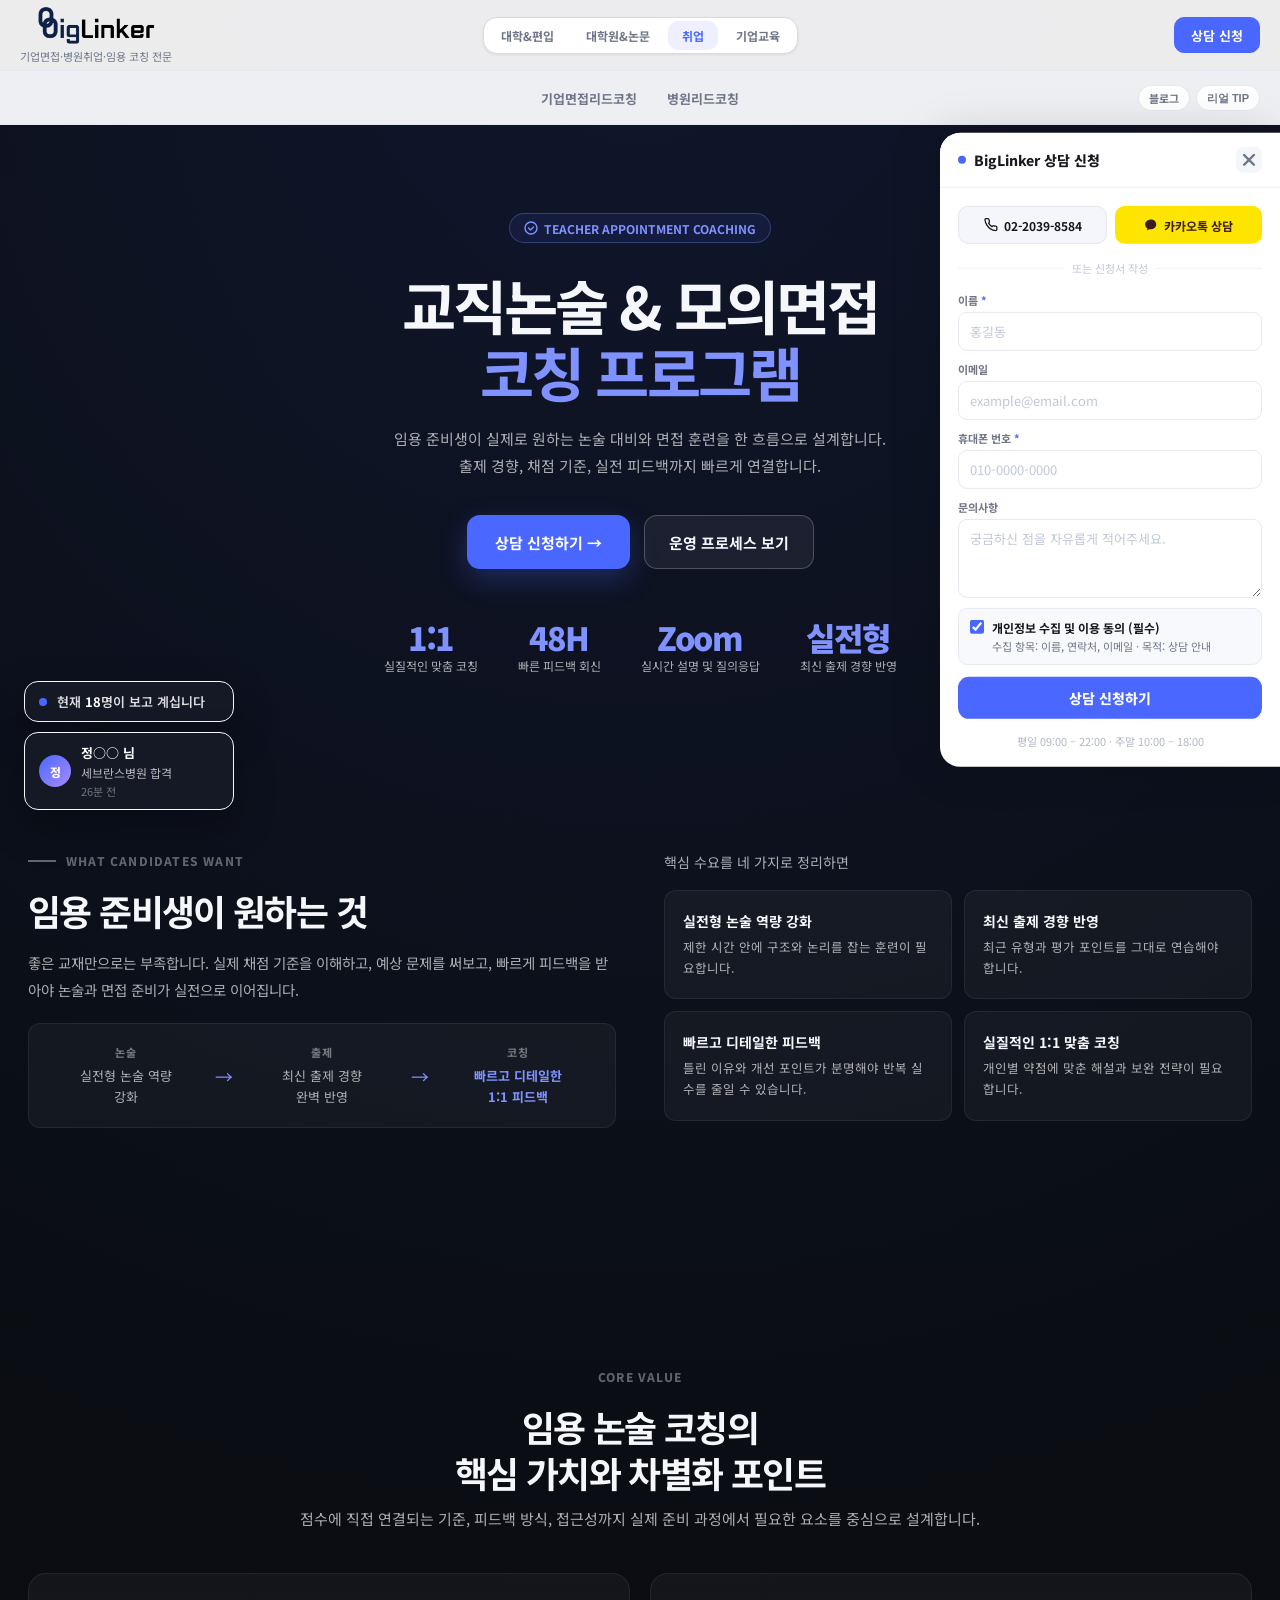
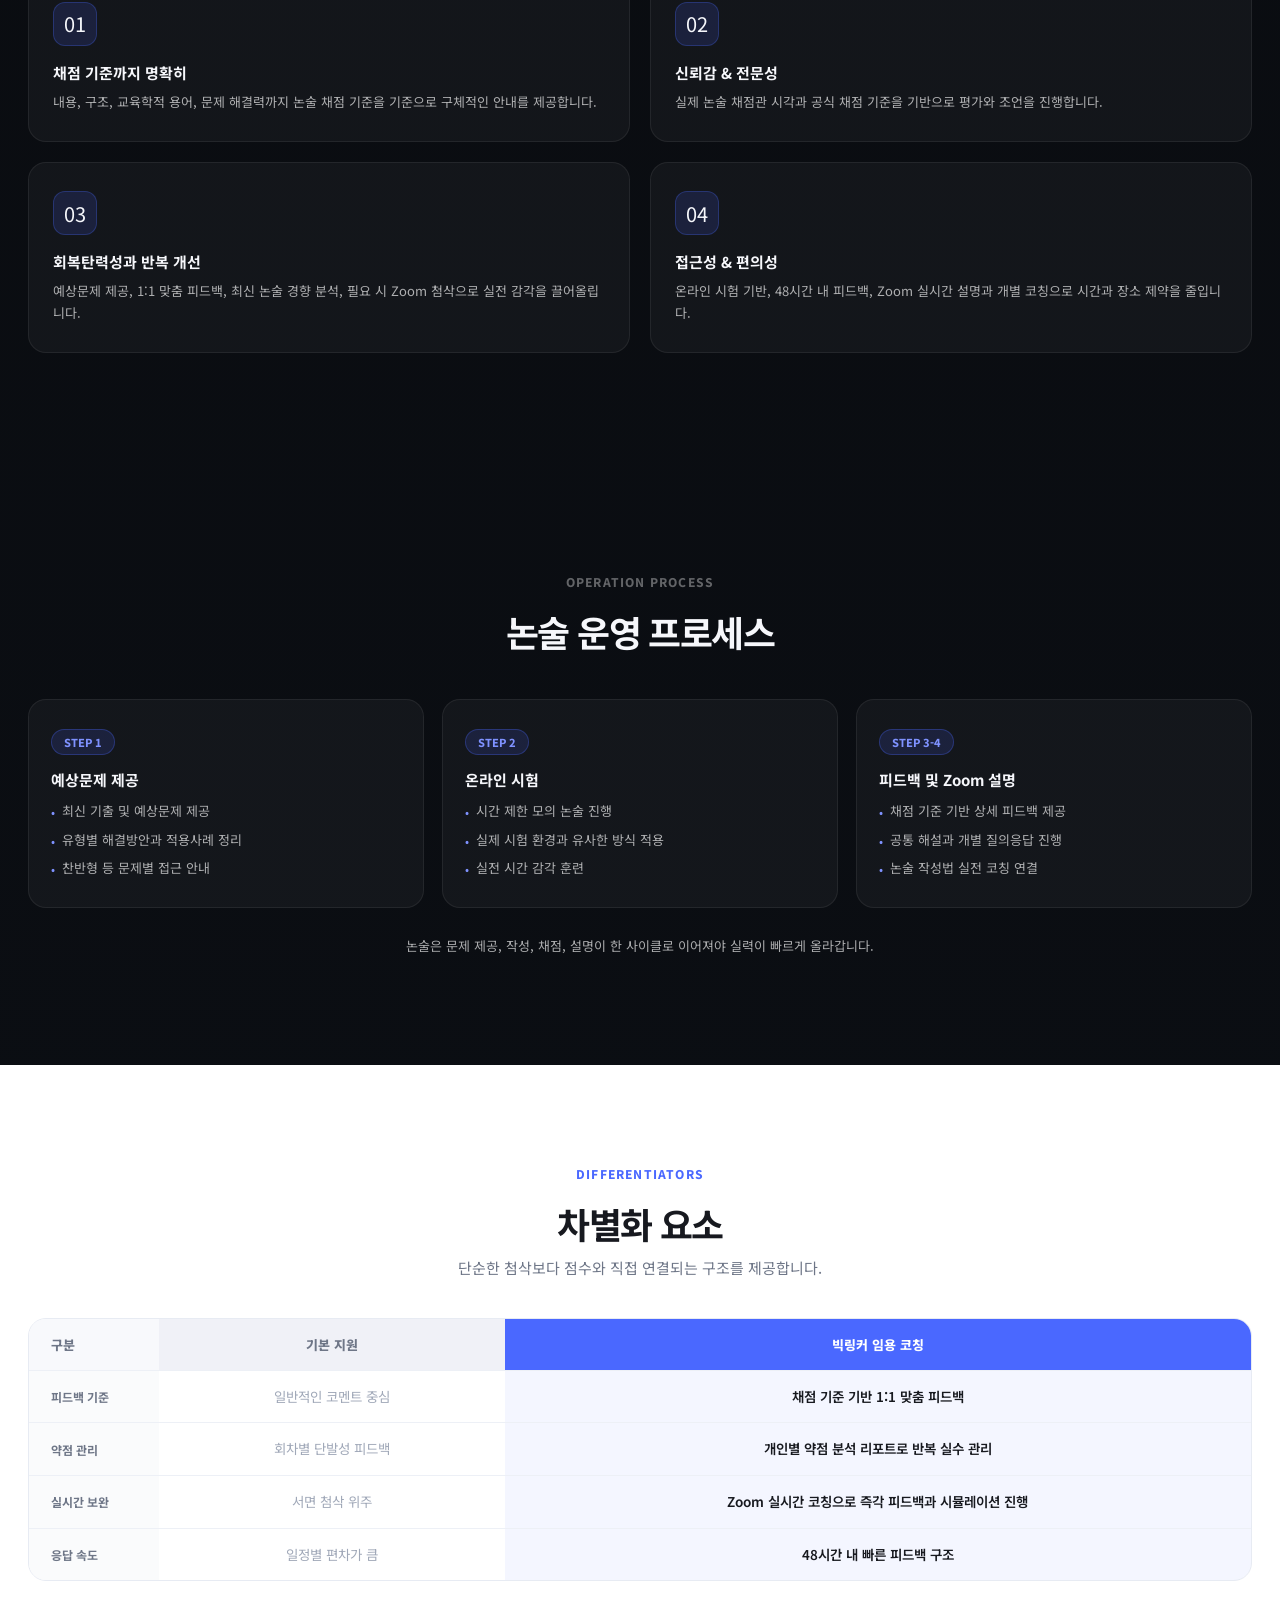
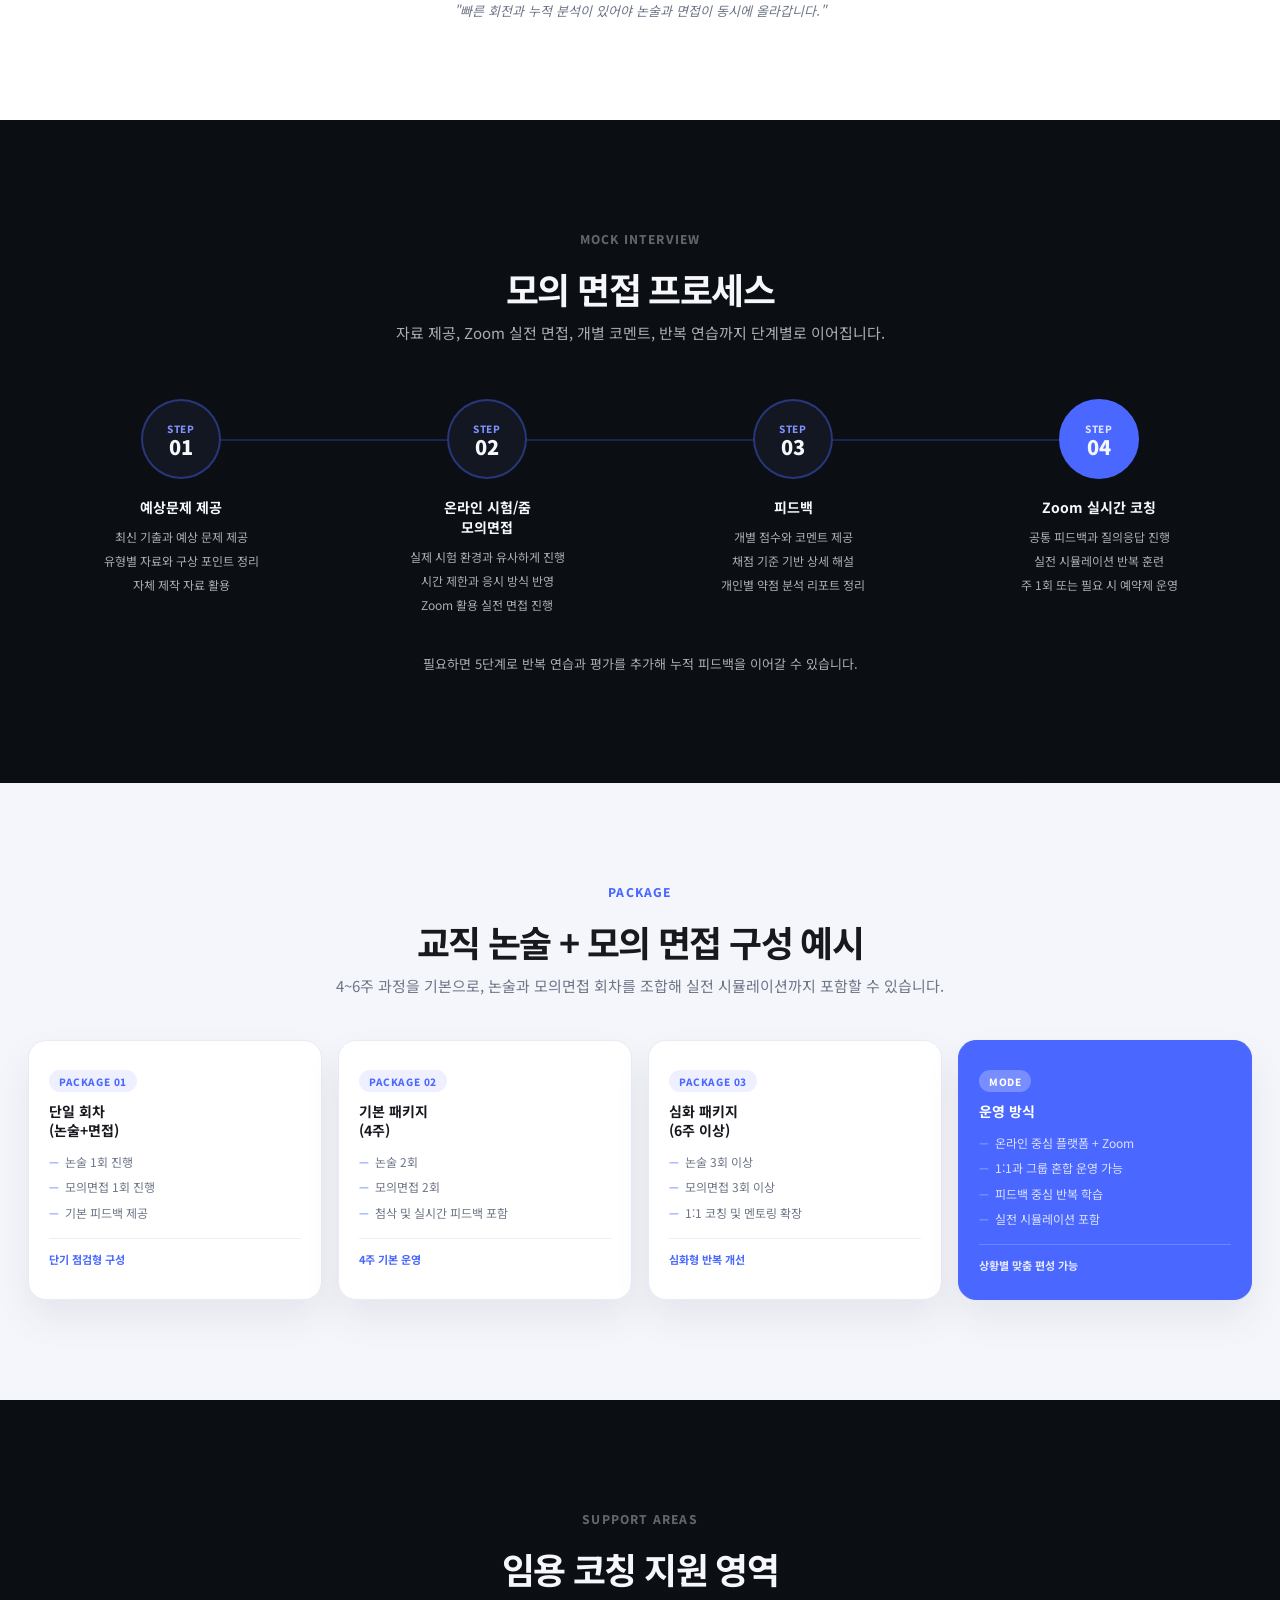
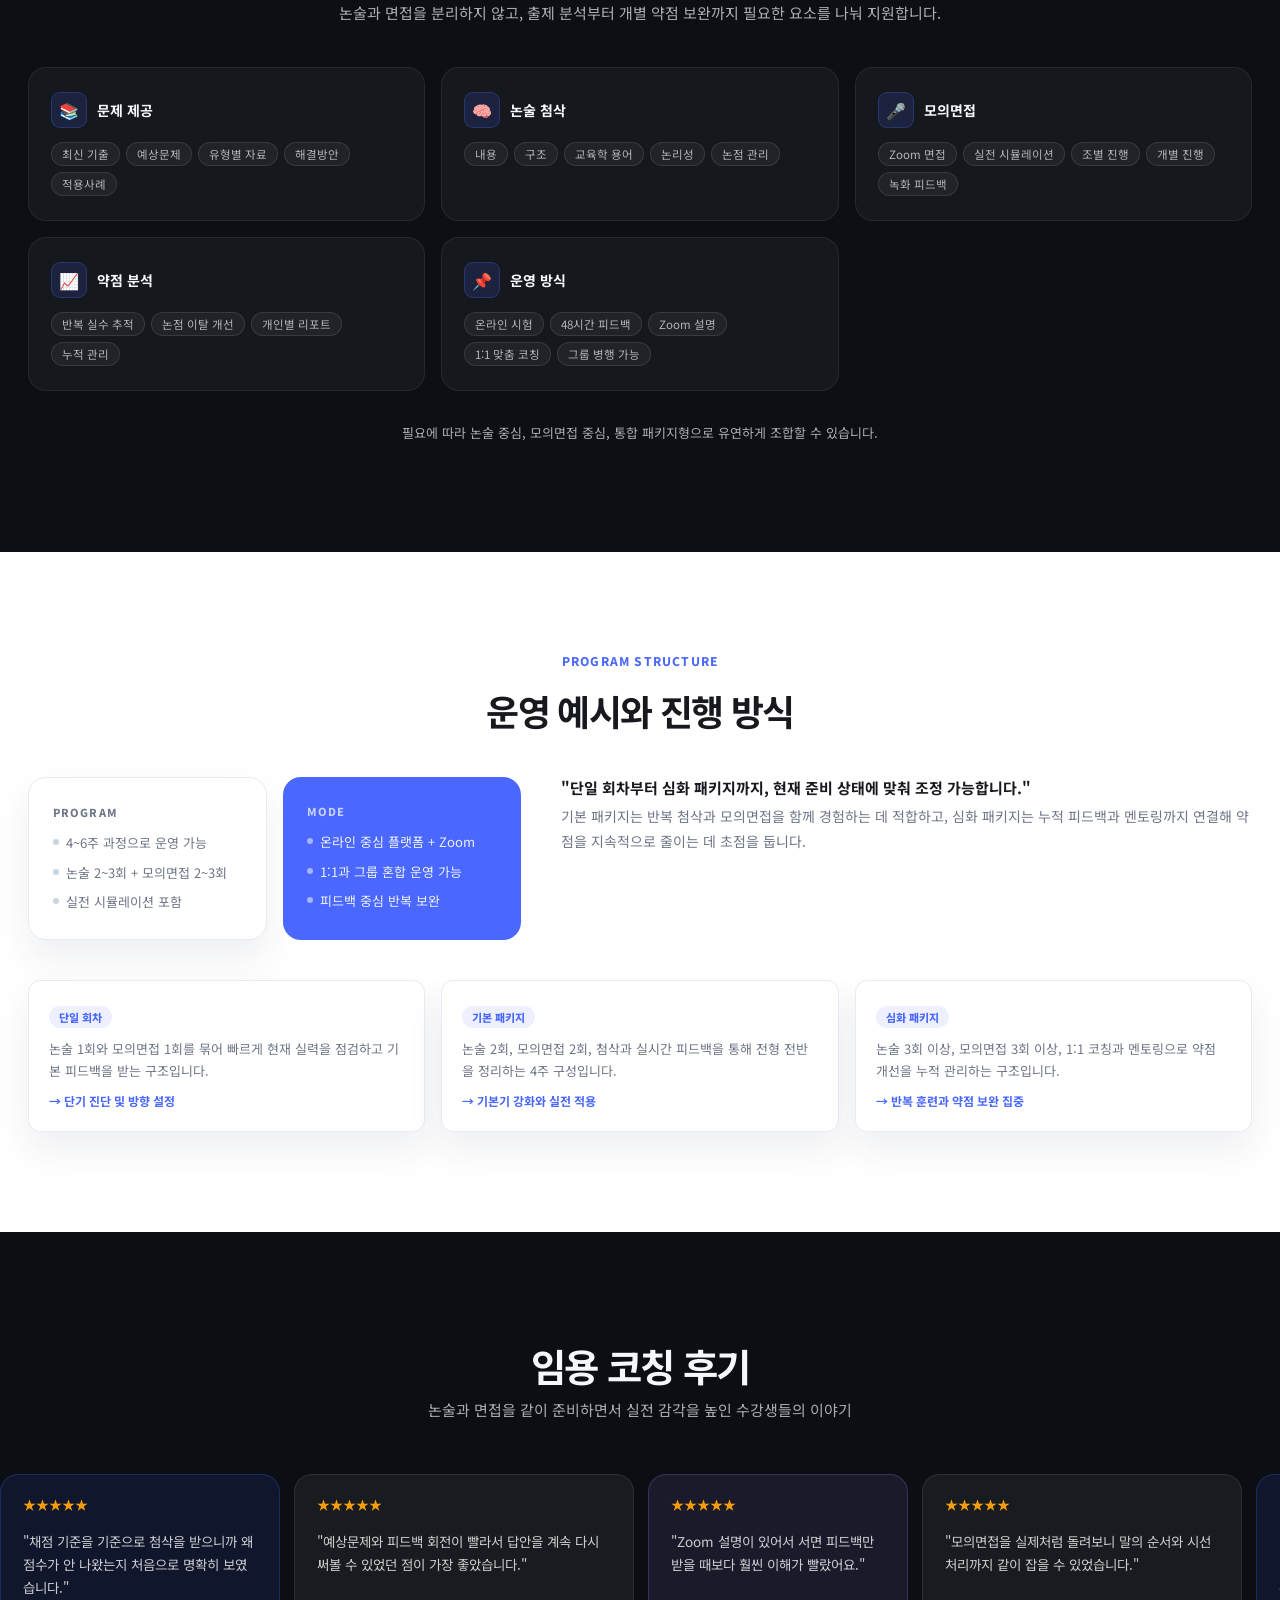
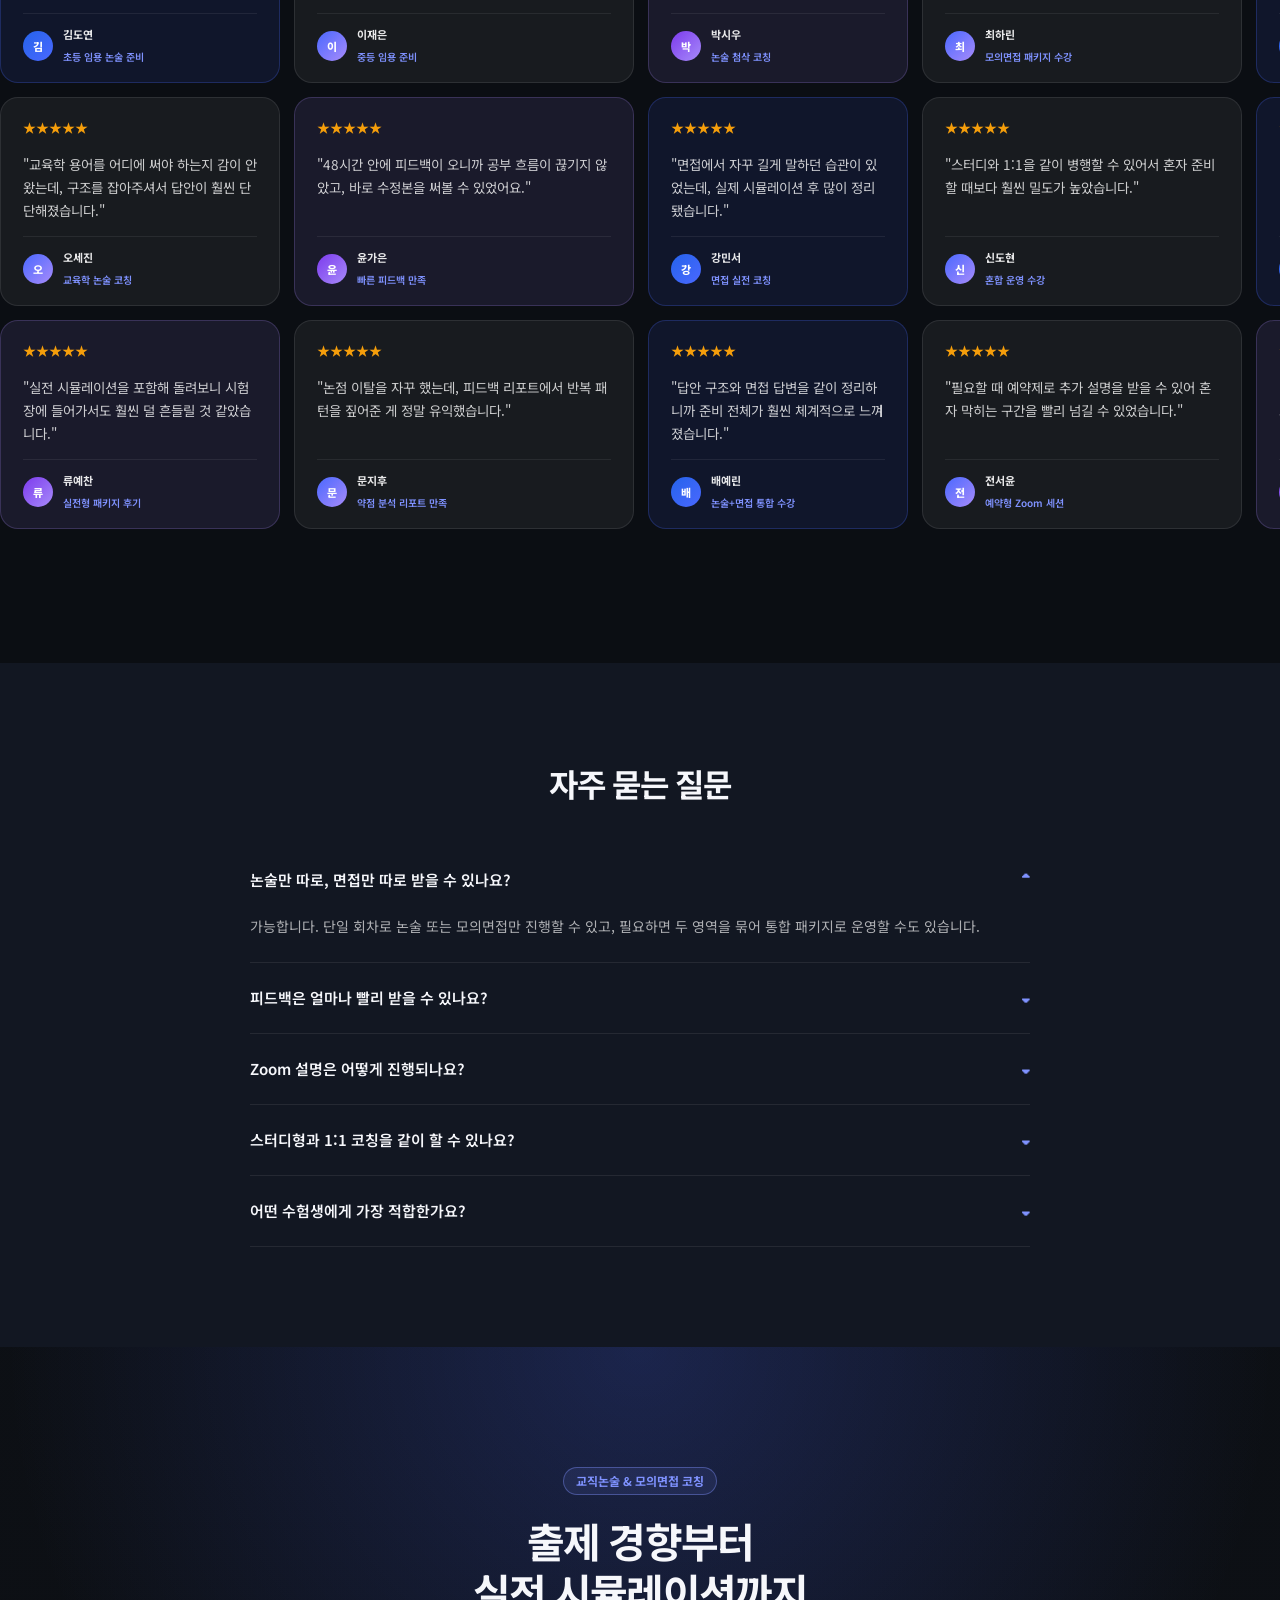
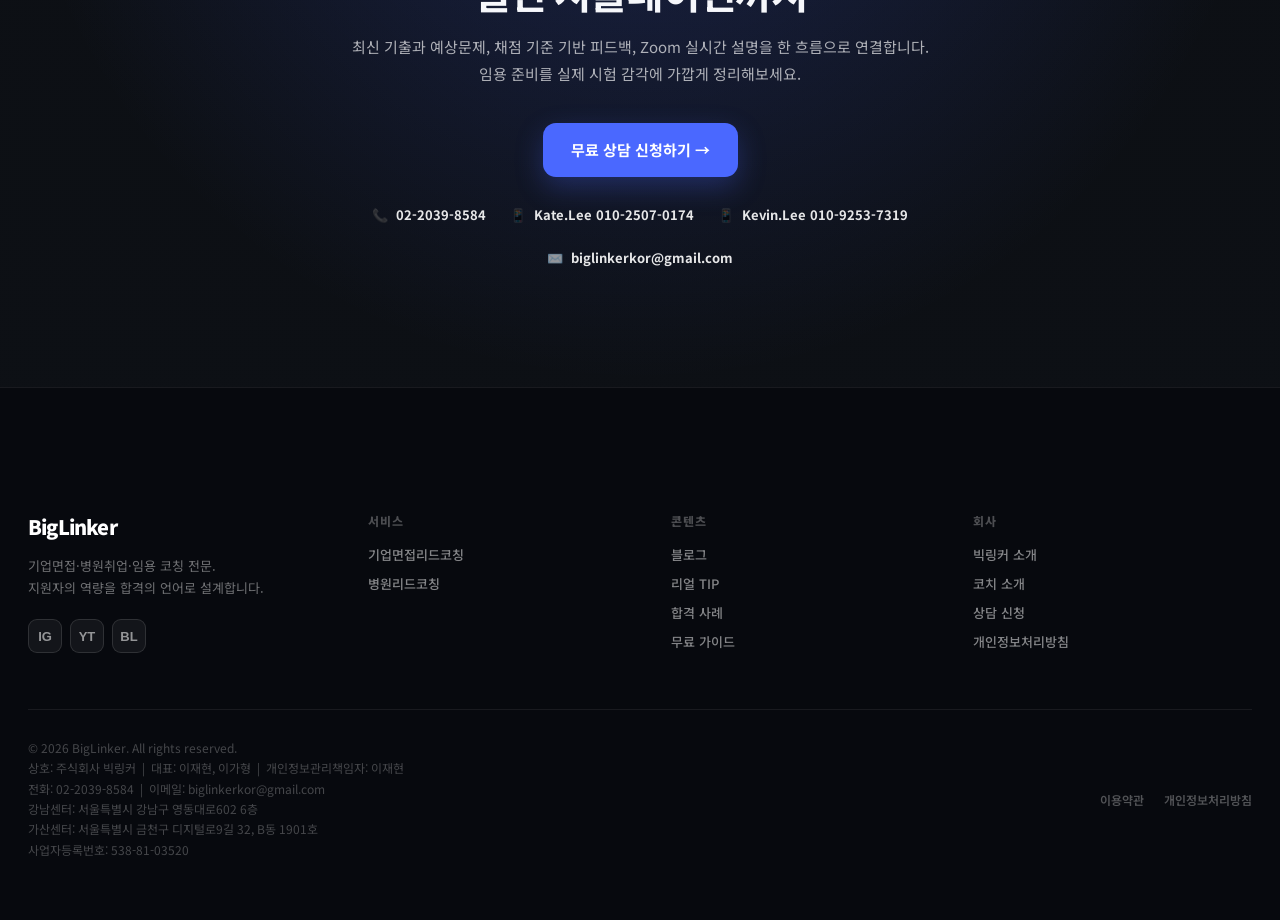
==== commit 47fb31b3: "feat: PC 헤더 3열 레이아웃 + FAQ 섹션 + 파비콘 추가 - 헤더: 로고 좌, family segment 중앙, 상담신청 우 (PC) - 모바일: family-bar--" ====
--- a/appointment-coaching.html
+++ b/appointment-coaching.html
@@ -17,6 +17,11 @@
   <meta name="twitter:title"       content="BigLinker 임용 코칭">
   <meta name="twitter:description"  content="교사·공공기관 임용시험 준비를 위한 코칭. 교직 면접·실기·시험 전략 1:1 맞춤 지도.">
   <meta name="twitter:image"       content="https://gobiglinker.com/assets/og-default.jpg">
+  <link rel="icon" href="https://storage.googleapis.com/cr-resource/image/34612167169c183d5c4be110f99e38b1/1466898/1466898-favicon.ico?_1719911524" type="image/x-icon">
+  <link rel="shortcut icon" href="https://storage.googleapis.com/cr-resource/image/34612167169c183d5c4be110f99e38b1/1466898/1466898-favicon.ico?_1719911524">
+  <link rel="apple-touch-icon" href="https://storage.googleapis.com/cr-resource/image/34612167169c183d5c4be110f99e38b1/1466898/1466898-favicon.ico?_1719911524">
+  <link rel="icon" type="image/x-icon" sizes="32x32" href="https://storage.googleapis.com/cr-resource/image/34612167169c183d5c4be110f99e38b1/1466898/1466898-favicon.ico?_1719911524">
+  <link rel="icon" type="image/x-icon" sizes="16x16" href="https://storage.googleapis.com/cr-resource/image/34612167169c183d5c4be110f99e38b1/1466898/1466898-favicon.ico?_1719911524">
   <link rel="preconnect" href="https://fonts.googleapis.com">
   <link rel="preconnect" href="https://fonts.gstatic.com" crossorigin>
   <link href="https://fonts.googleapis.com/css2?family=Noto+Sans+KR:wght@400;500;700;800;900&display=swap" rel="stylesheet">
@@ -330,6 +335,7 @@
       backdrop-filter: blur(12px);
     }
     .family-bar { background: transparent; }
+    .family-bar--mobile { display: none; }
     .family-outer { display: flex; justify-content: center; padding: 8px 0; }
     .family-wrap {
       display: flex; align-items: center; justify-content: center;
@@ -339,6 +345,13 @@
       overflow-x: auto; scrollbar-width: none; white-space: nowrap;
     }
     .family-wrap::-webkit-scrollbar { display: none; }
+    .family-inline {
+      display: flex; align-items: center; justify-content: center;
+      gap: 4px; padding: 3px;
+      border: 1px solid var(--header-line-strong); border-radius: 14px;
+      background: #fff; box-shadow: 0 1px 3px rgba(0,0,0,0.07);
+      white-space: nowrap;
+    }
     .family-link {
       flex: 0 0 auto; padding: 6px 14px; border-radius: 10px;
       font-size: 12px; font-weight: 700; color: var(--header-muted);
@@ -358,7 +371,7 @@
       background: var(--brand-soft);
       color: var(--brand); font-size: 12px; font-weight: 700; white-space: nowrap;
     }
-    .brand { display: flex; flex-direction: column; align-items: center; justify-self: center; text-align: center; gap: 4px; }
+    .brand { display: flex; flex-direction: column; align-items: center; justify-self: start; text-align: center; gap: 4px; }
     .brand-mark { width: 120px; height: 40px; object-fit: contain; }
     .brand-copy span { display: block; color: var(--header-muted); font-size: 11px; line-height: 1.4; }
     .header-actions { display: flex; align-items: center; justify-self: end; gap: 8px; }
@@ -405,6 +418,8 @@
       .inner { padding: 0 16px; }
       .main-header-wrap, .category-row { grid-template-columns: 1fr; gap: 10px; }
       .header-promo, .header-actions { display: none; }
+      .family-inline { display: none; }
+      .family-bar--mobile { display: block; }
       .brand { justify-self: center; }
       .category-balance { display: none; }
       .category-tabs, .category-utility { justify-content: flex-start; }
@@ -432,18 +447,24 @@
     <header class="main-header">
       <div class="inner">
         <div class="main-header-wrap">
-          <div class="header-promo">2026 합격전략 가이드 오픈</div>
           <a class="brand" href="./index.html">
             <img class="brand-mark" src="./assets/biglinker-logo.webp" alt="빅링커 로고">
             <div class="brand-copy"><span>기업면접·병원취업·임용 코칭 전문</span></div>
           </a>
+          <div class="family-inline">
+            <a class="family-link " href="https://transfer.gobiglinker.com/">대학&amp;편입</a>
+            <a class="family-link " href="https://graduate.gobiglinker.com/">대학원&amp;논문</a>
+            <a class="family-link is-active" href="https://job.gobiglinker.com/">취업</a>
+            <a class="family-link " href="https://biz.gobiglinker.com/">기업교육</a>
+          </div>
           <div class="header-actions">
             <a class="cta-btn" href="#cta">상담 신청</a>
           </div>
         </div>
       </div>
     </header>
-    <div class="family-bar">
+    <!-- mobile-only family bar -->
+    <div class="family-bar family-bar--mobile">
       <div class="inner">
         <div class="family-outer">
           <div class="family-wrap">
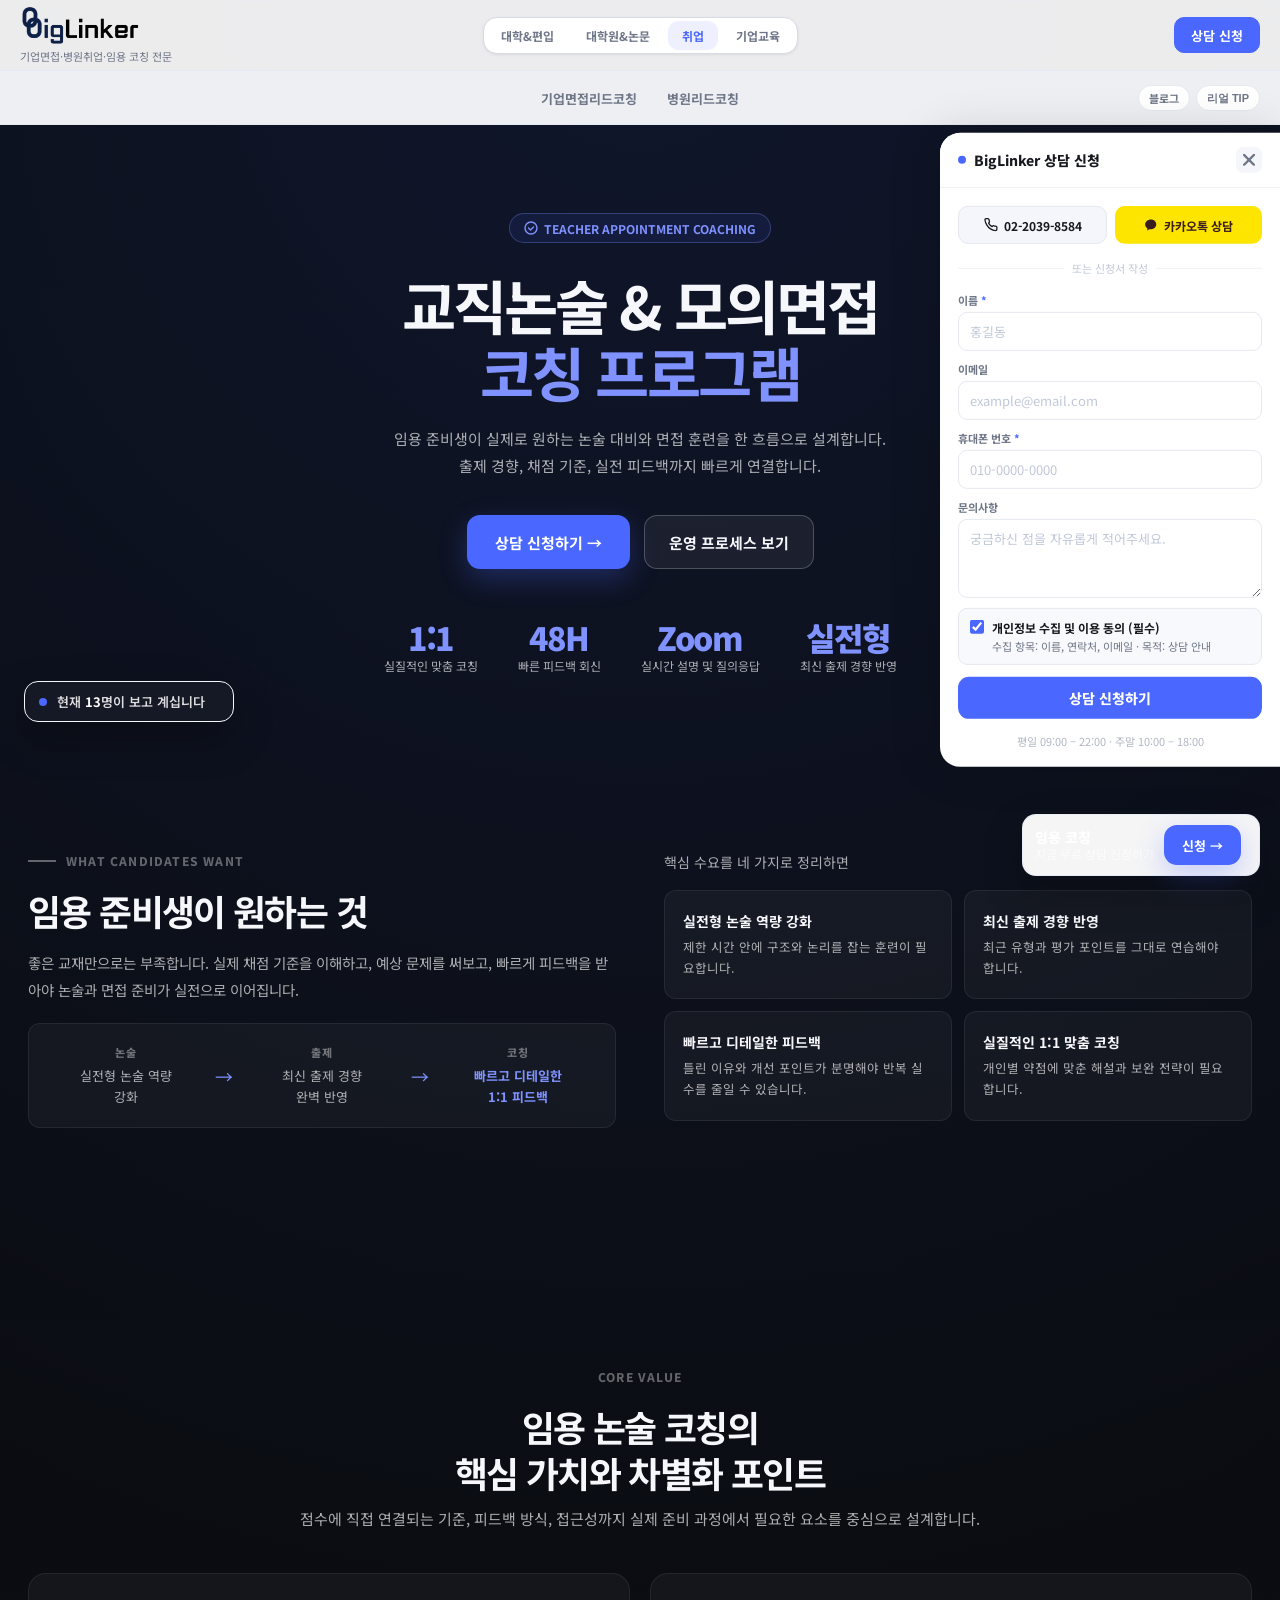
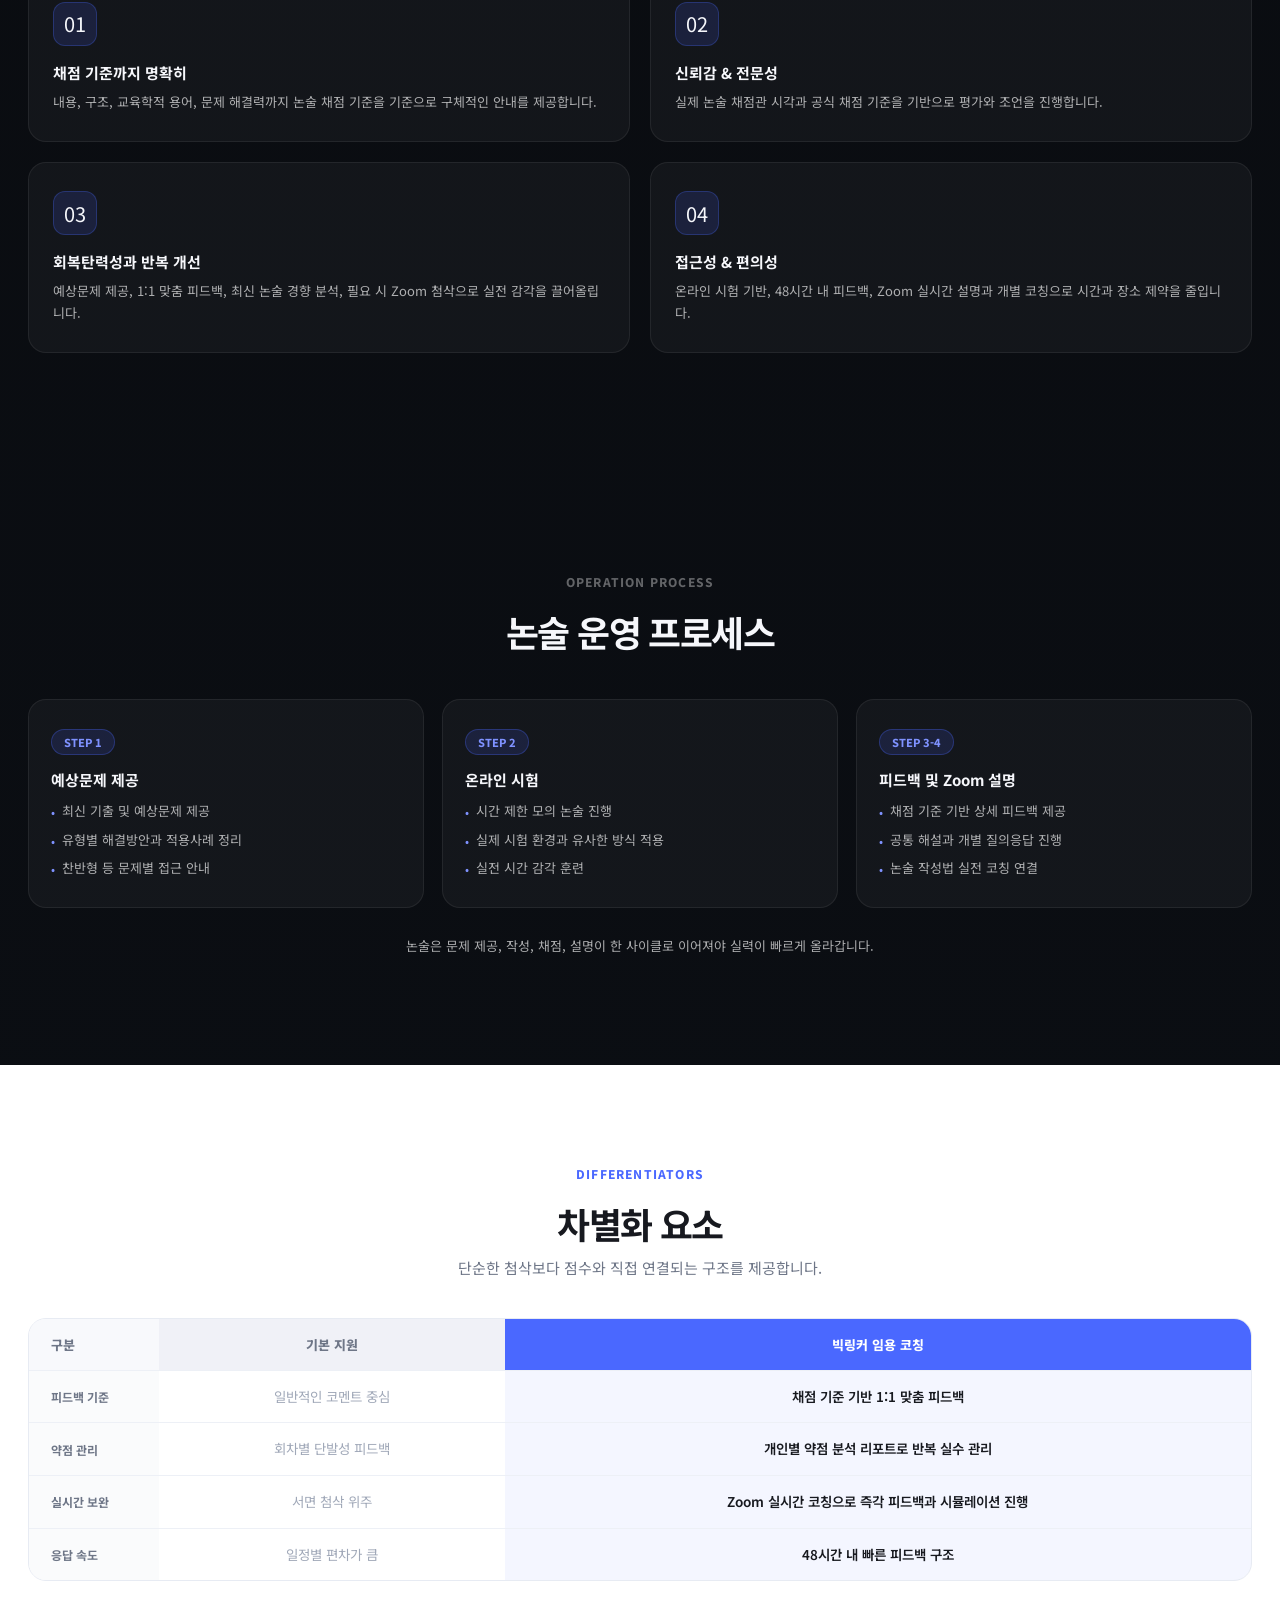
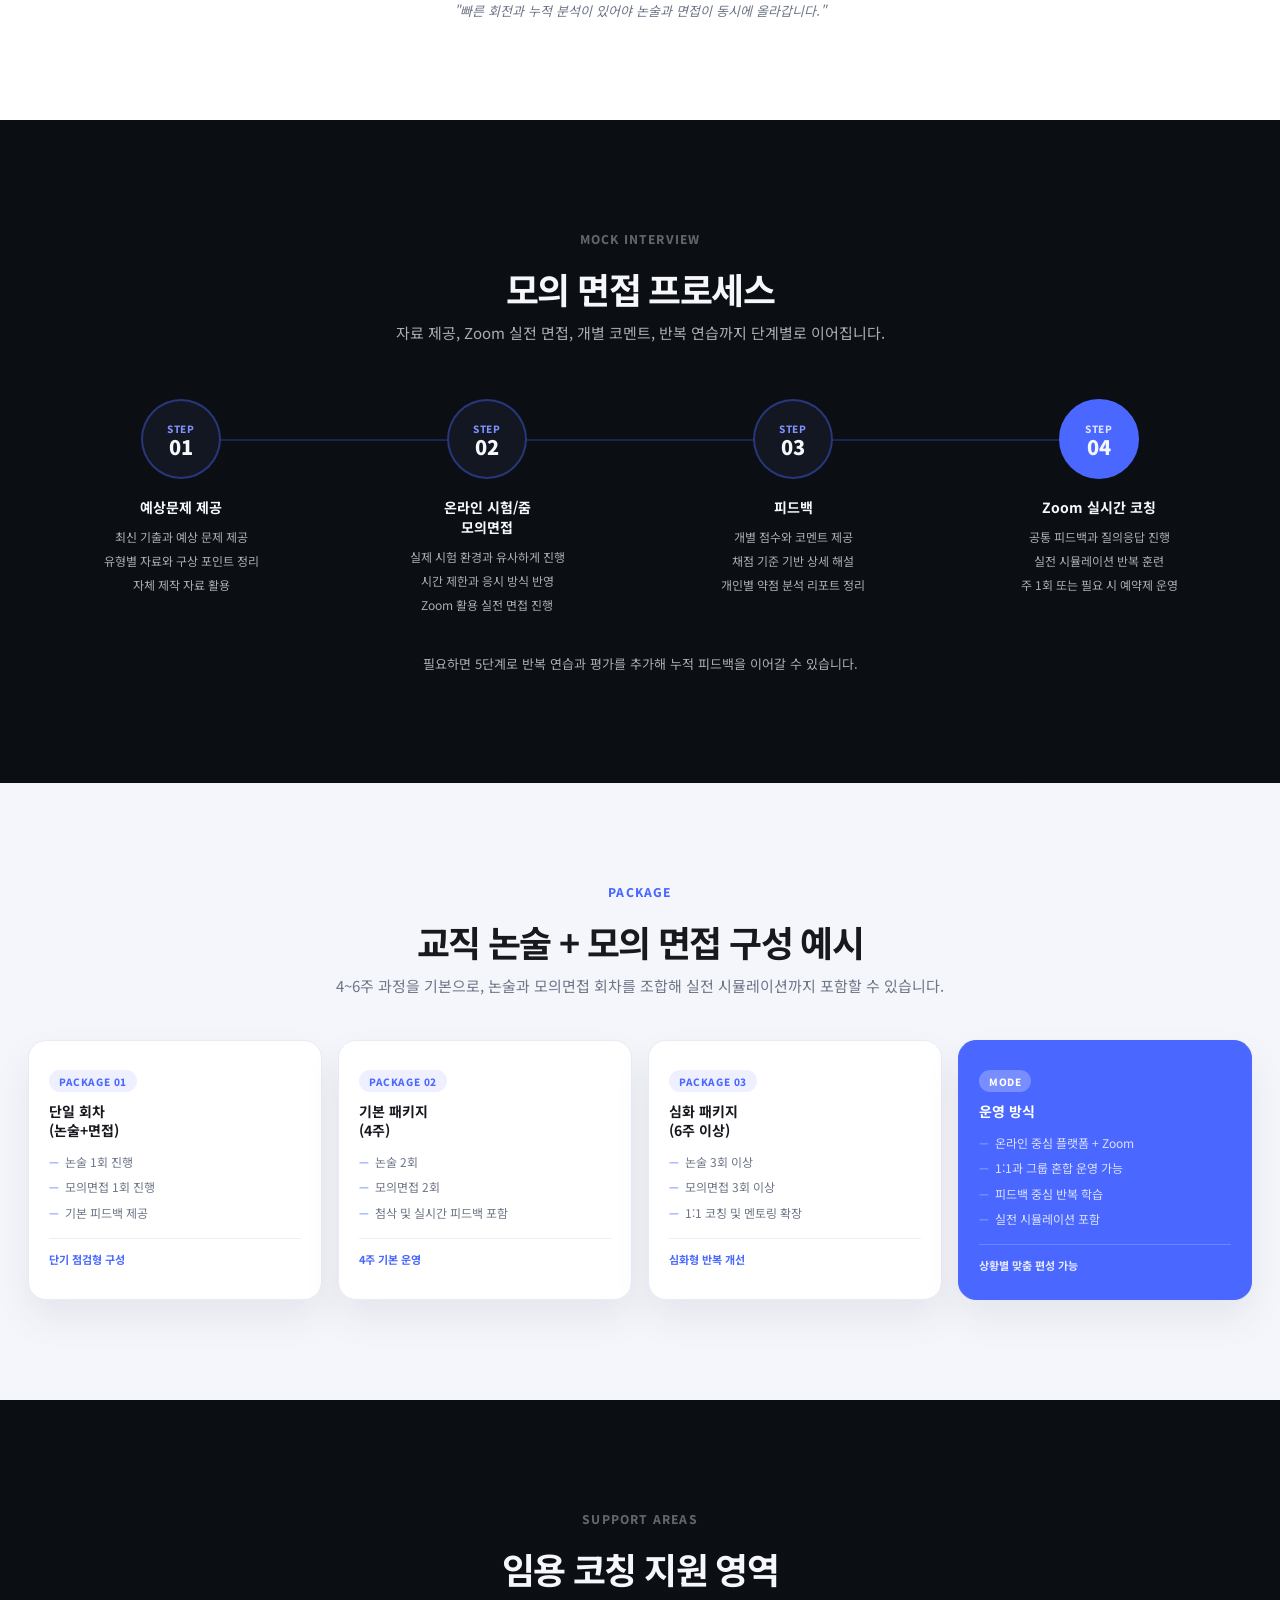
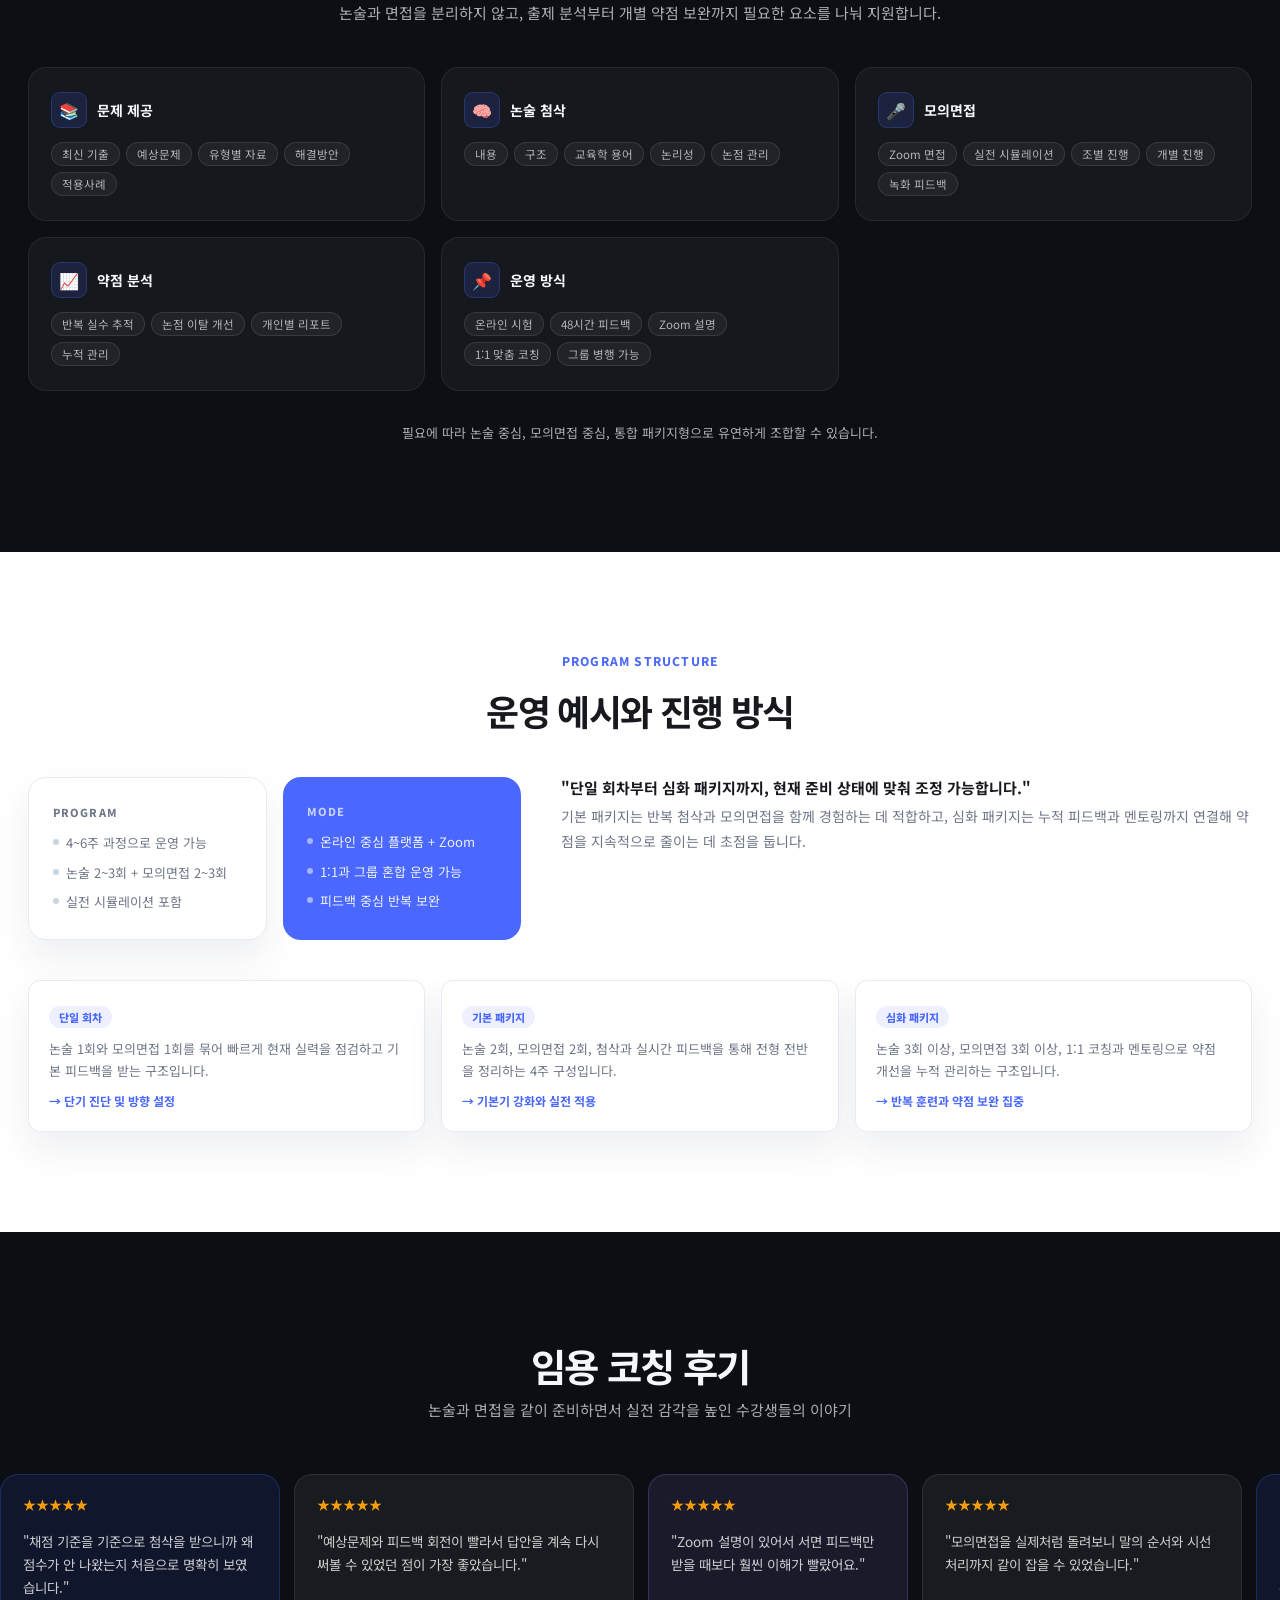
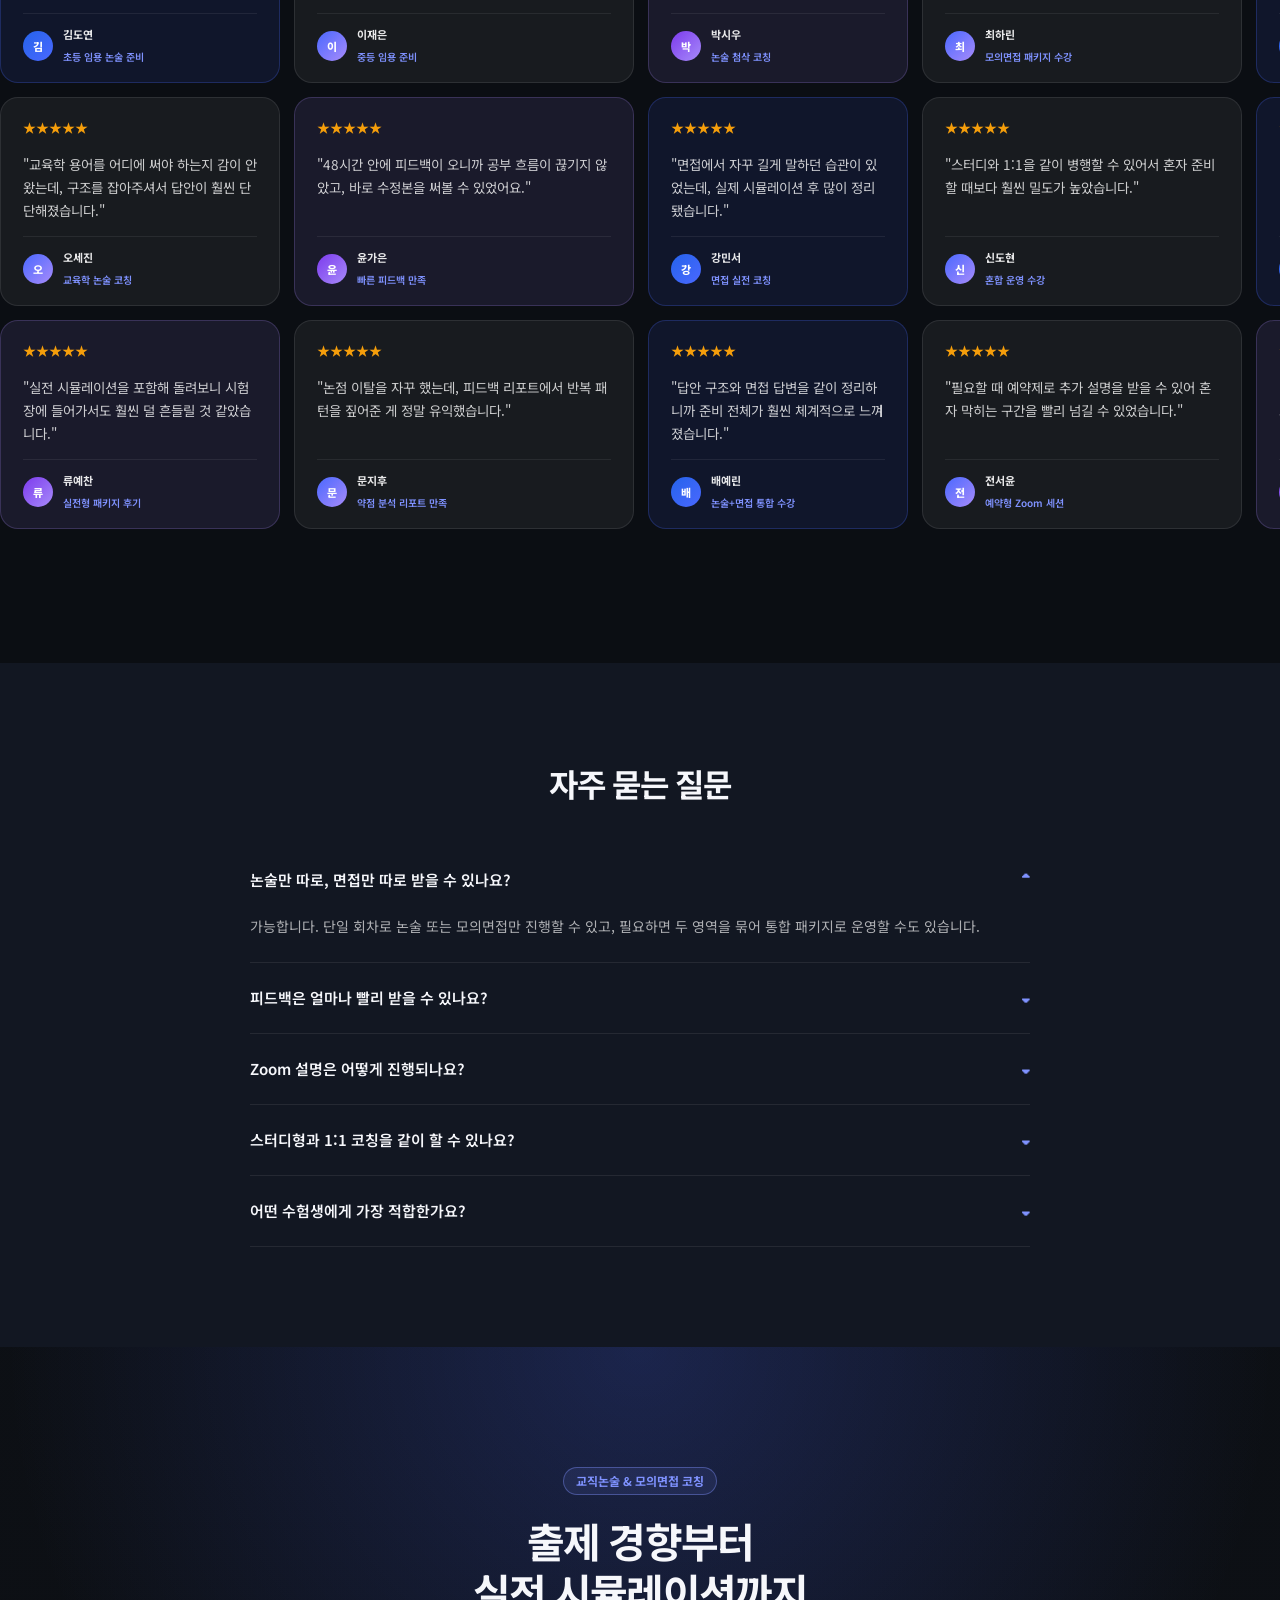
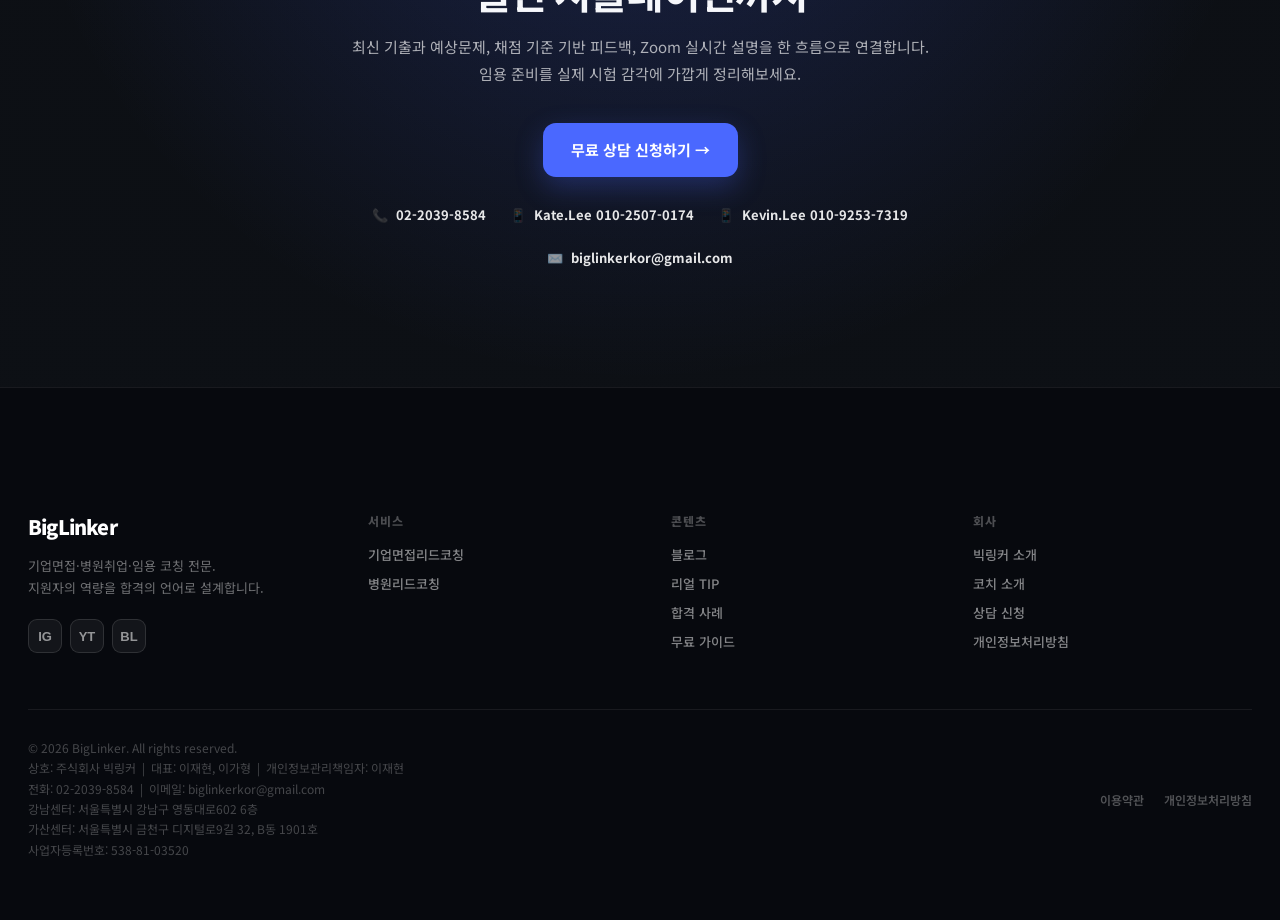
==== commit cb4ace2f: "fix: 헤더 브랜드 텍스트 좌측 정렬 Co-Authored-By: Claude Sonnet 4.6 <noreply@anthropic.com>" ====
--- a/appointment-coaching.html
+++ b/appointment-coaching.html
@@ -371,7 +371,7 @@
       background: var(--brand-soft);
       color: var(--brand); font-size: 12px; font-weight: 700; white-space: nowrap;
     }
-    .brand { display: flex; flex-direction: column; align-items: center; justify-self: start; text-align: center; gap: 4px; }
+    .brand { display: flex; flex-direction: column; align-items: flex-start; justify-self: start; text-align: left; gap: 4px; }
     .brand-mark { width: 120px; height: 40px; object-fit: contain; }
     .brand-copy span { display: block; color: var(--header-muted); font-size: 11px; line-height: 1.4; }
     .header-actions { display: flex; align-items: center; justify-self: end; gap: 8px; }
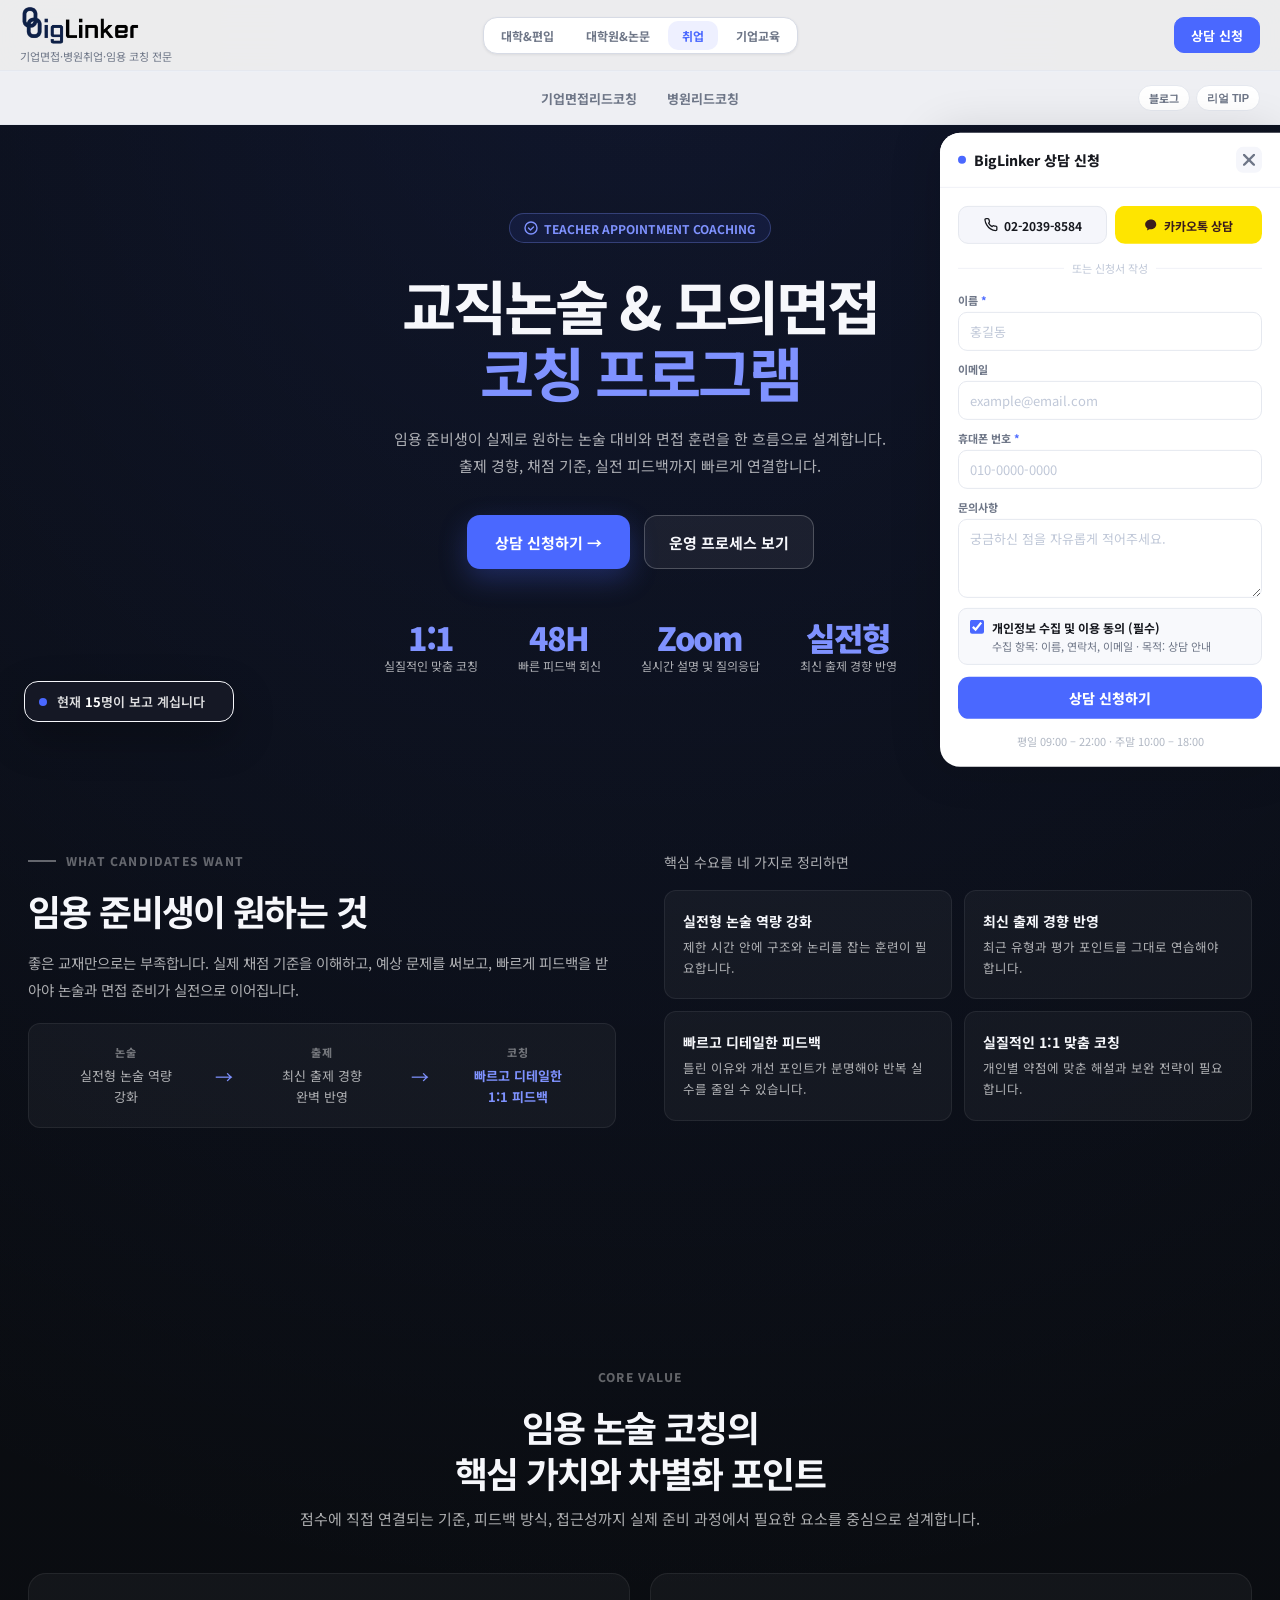
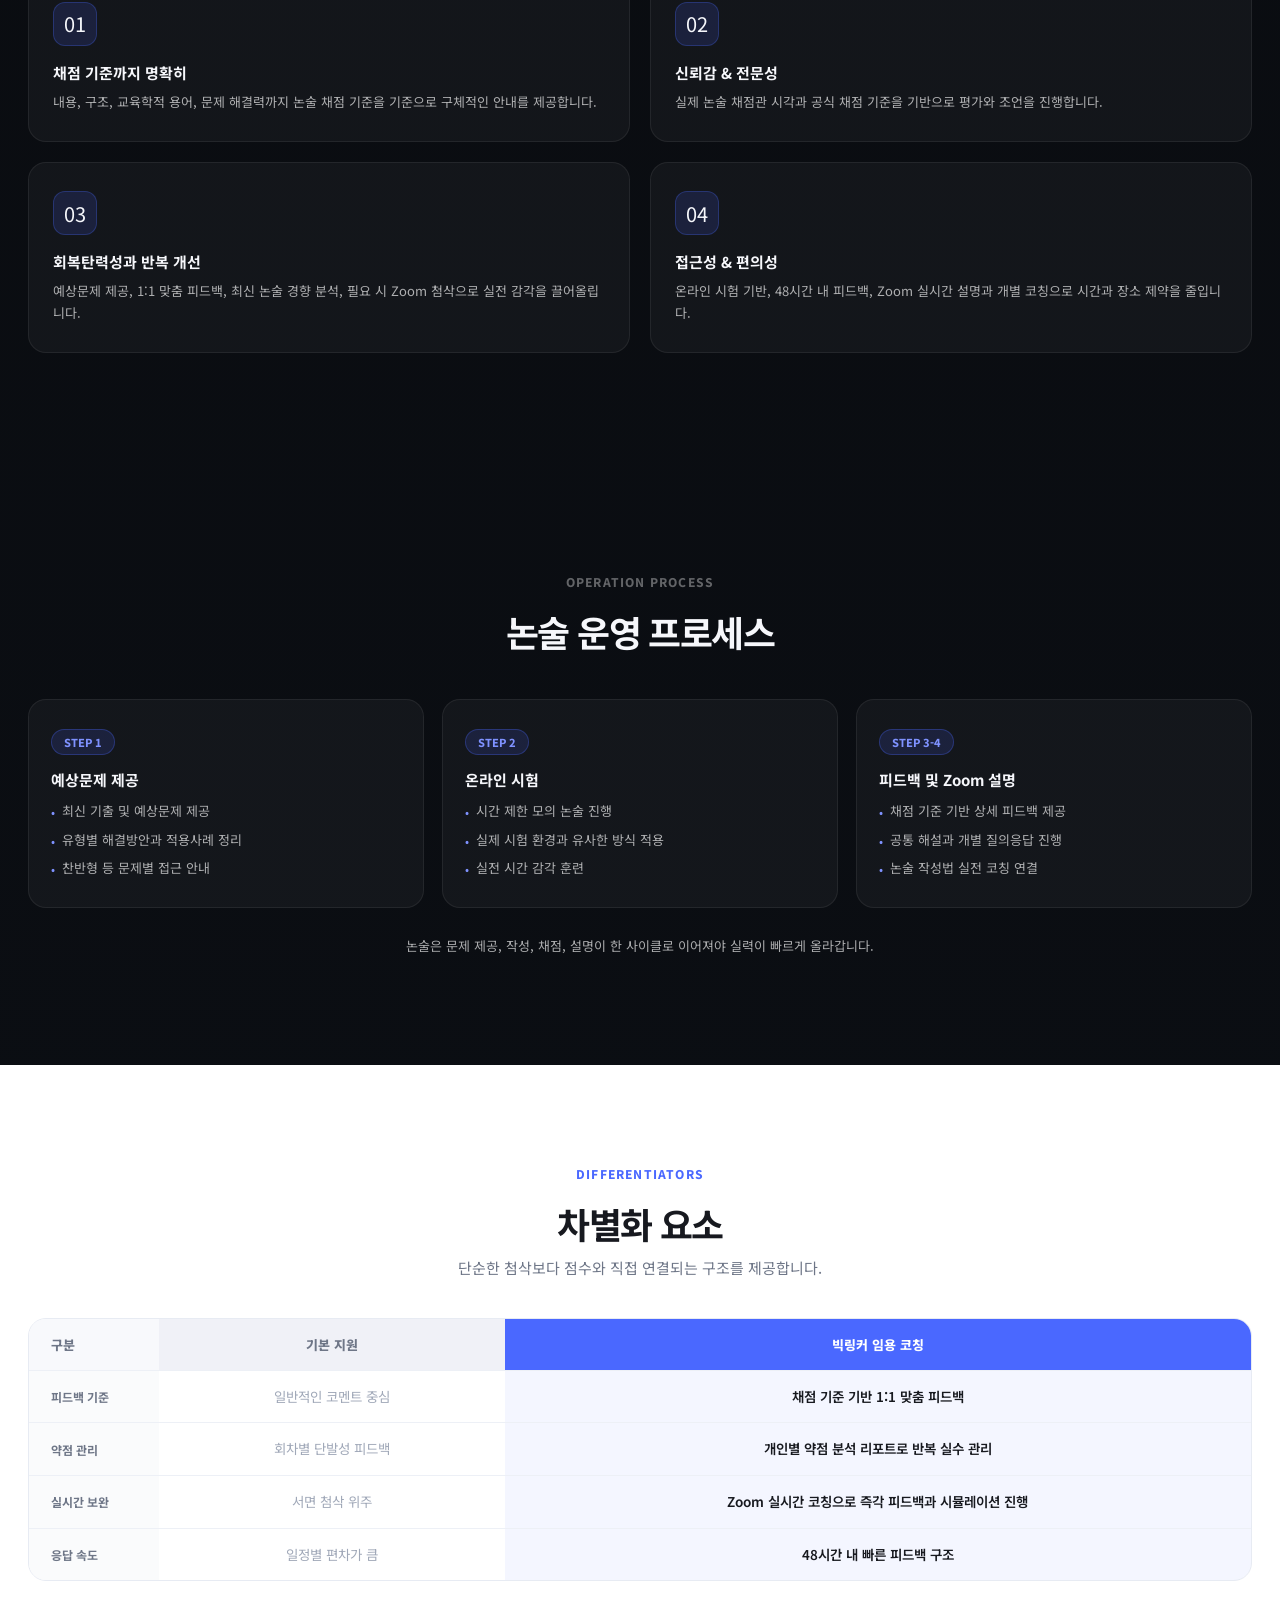
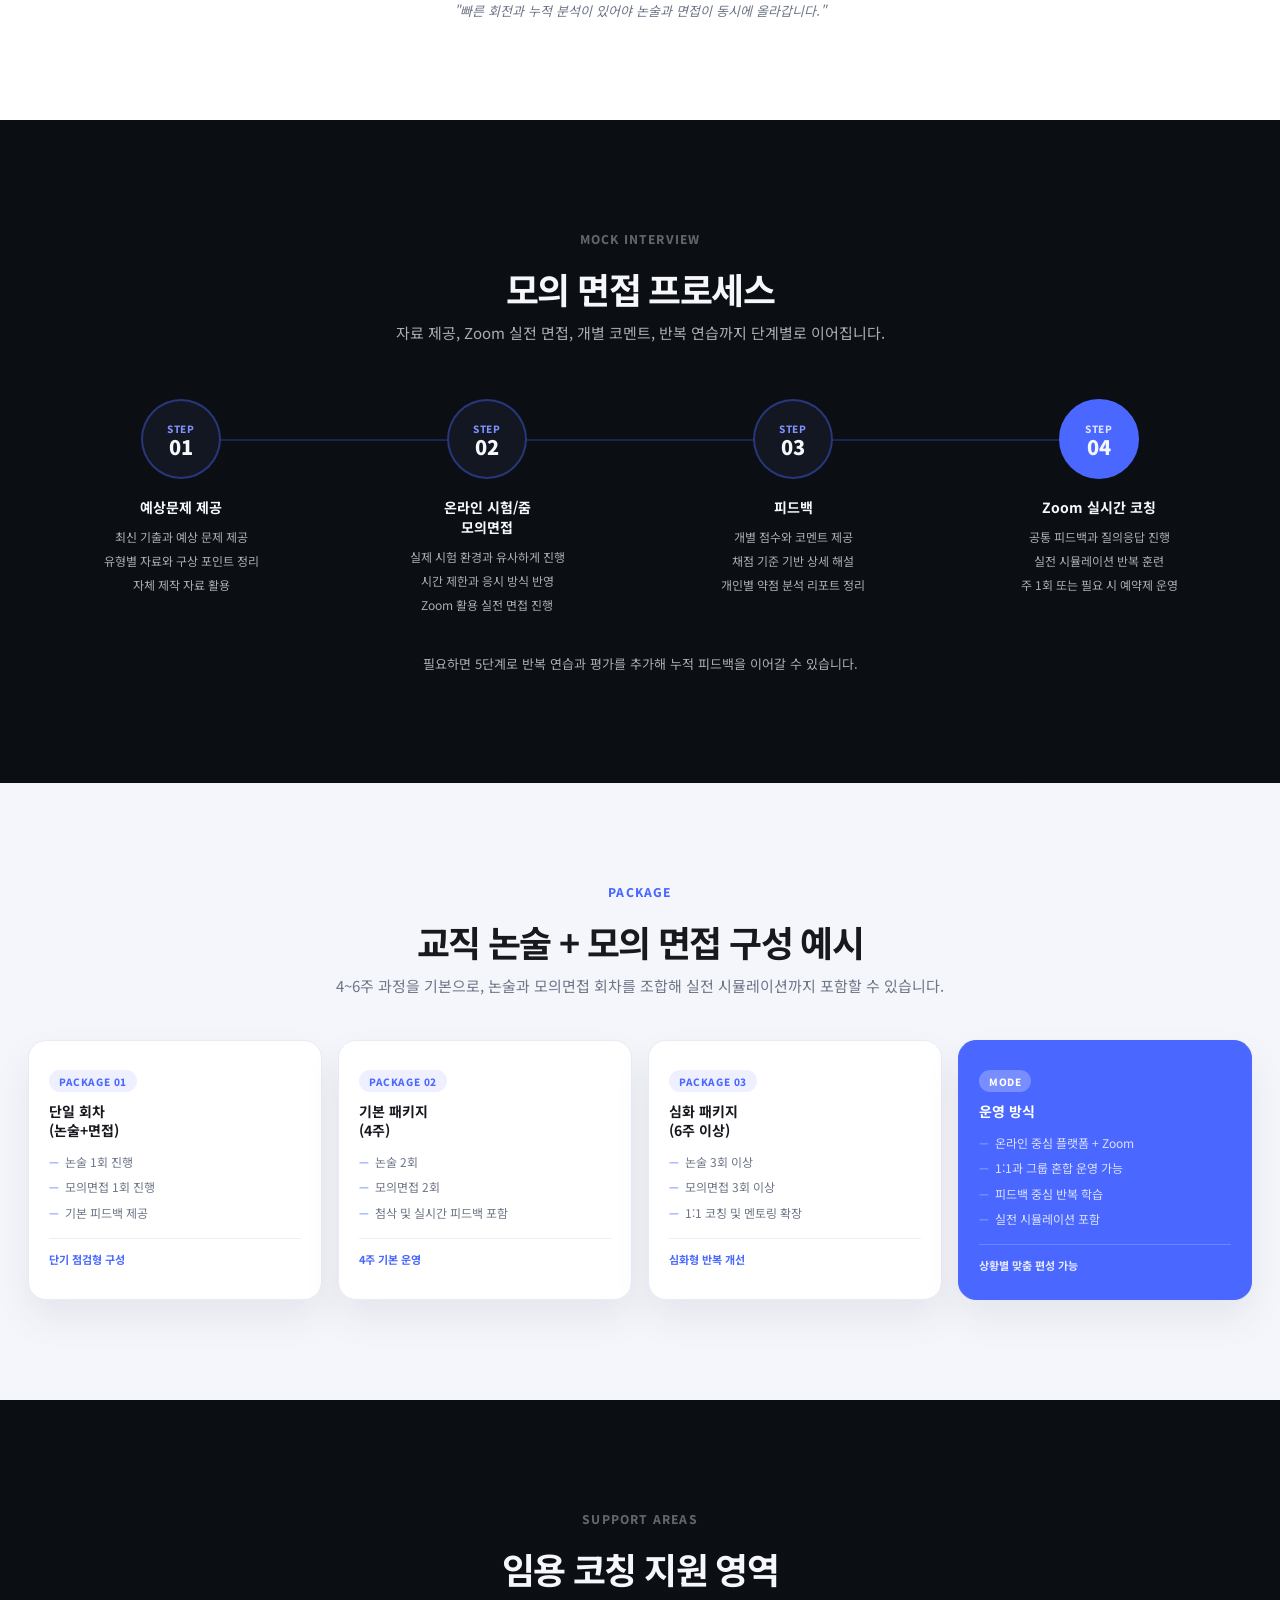
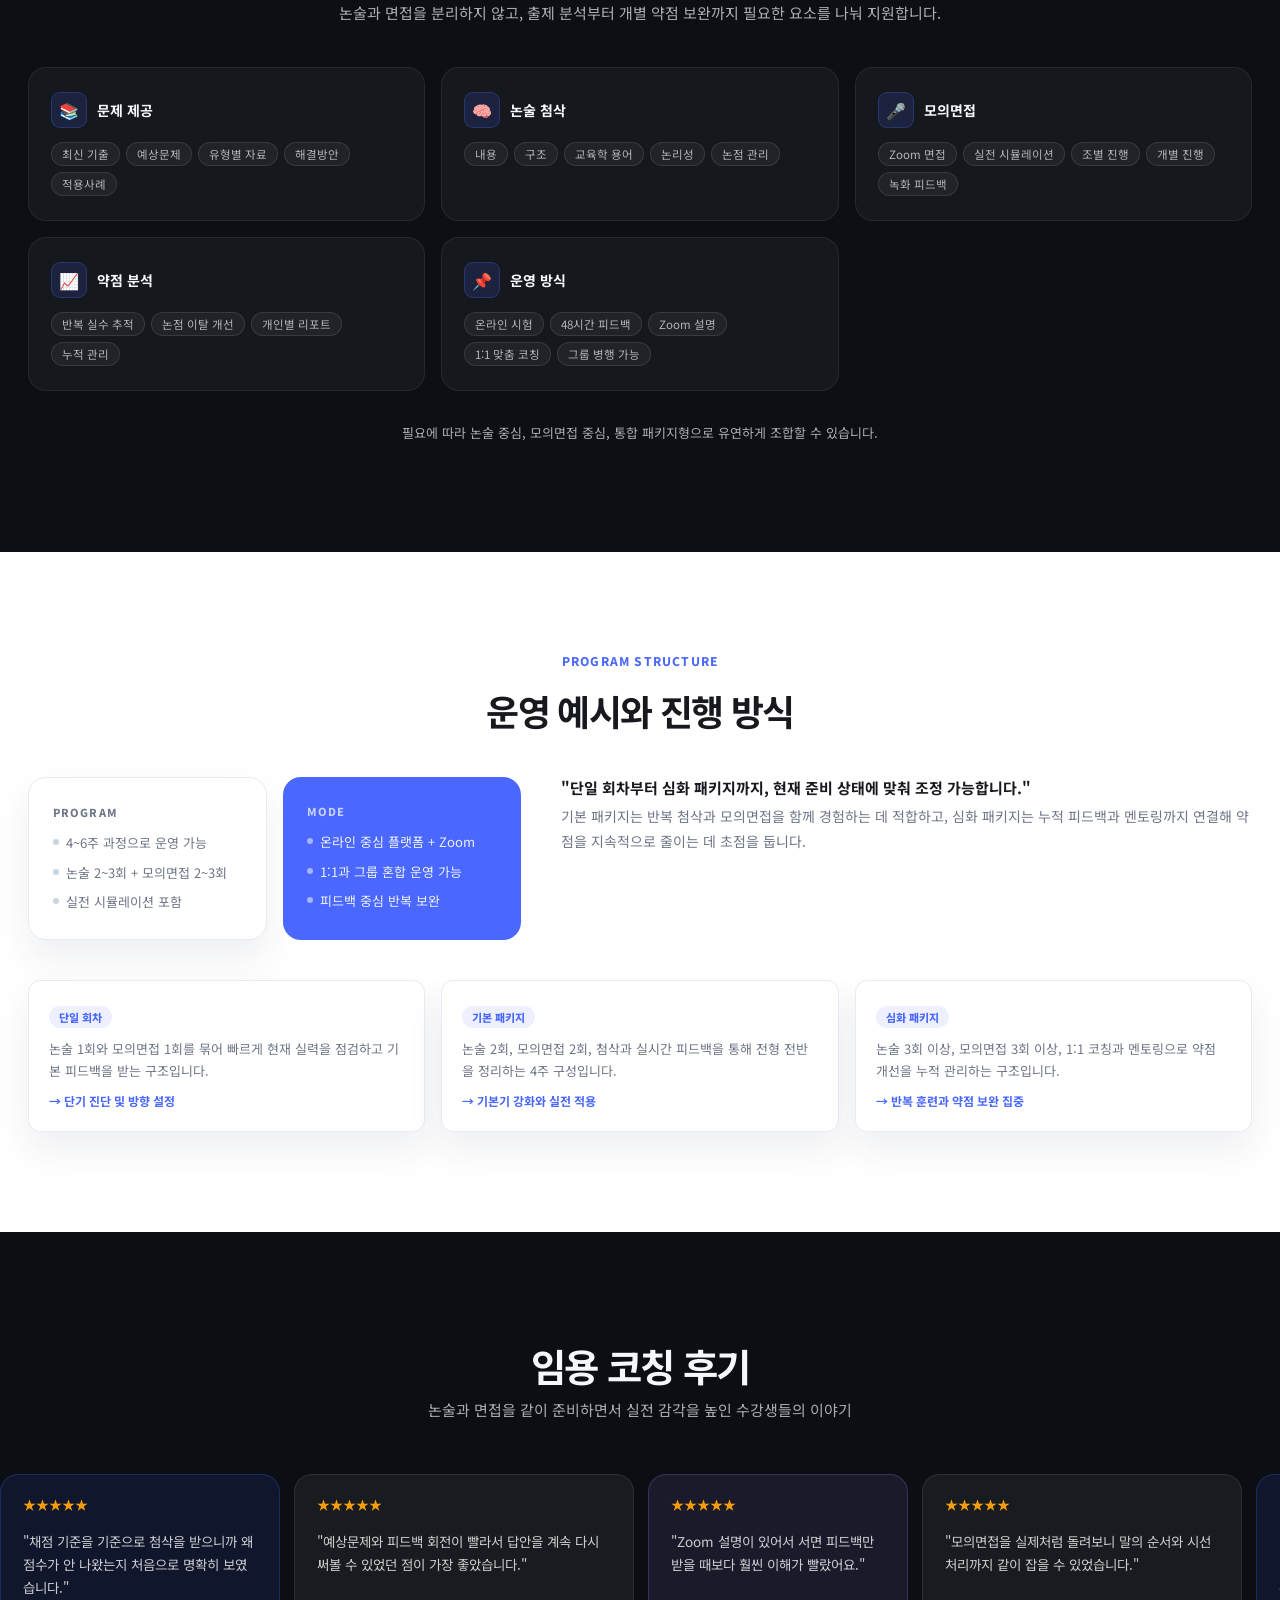
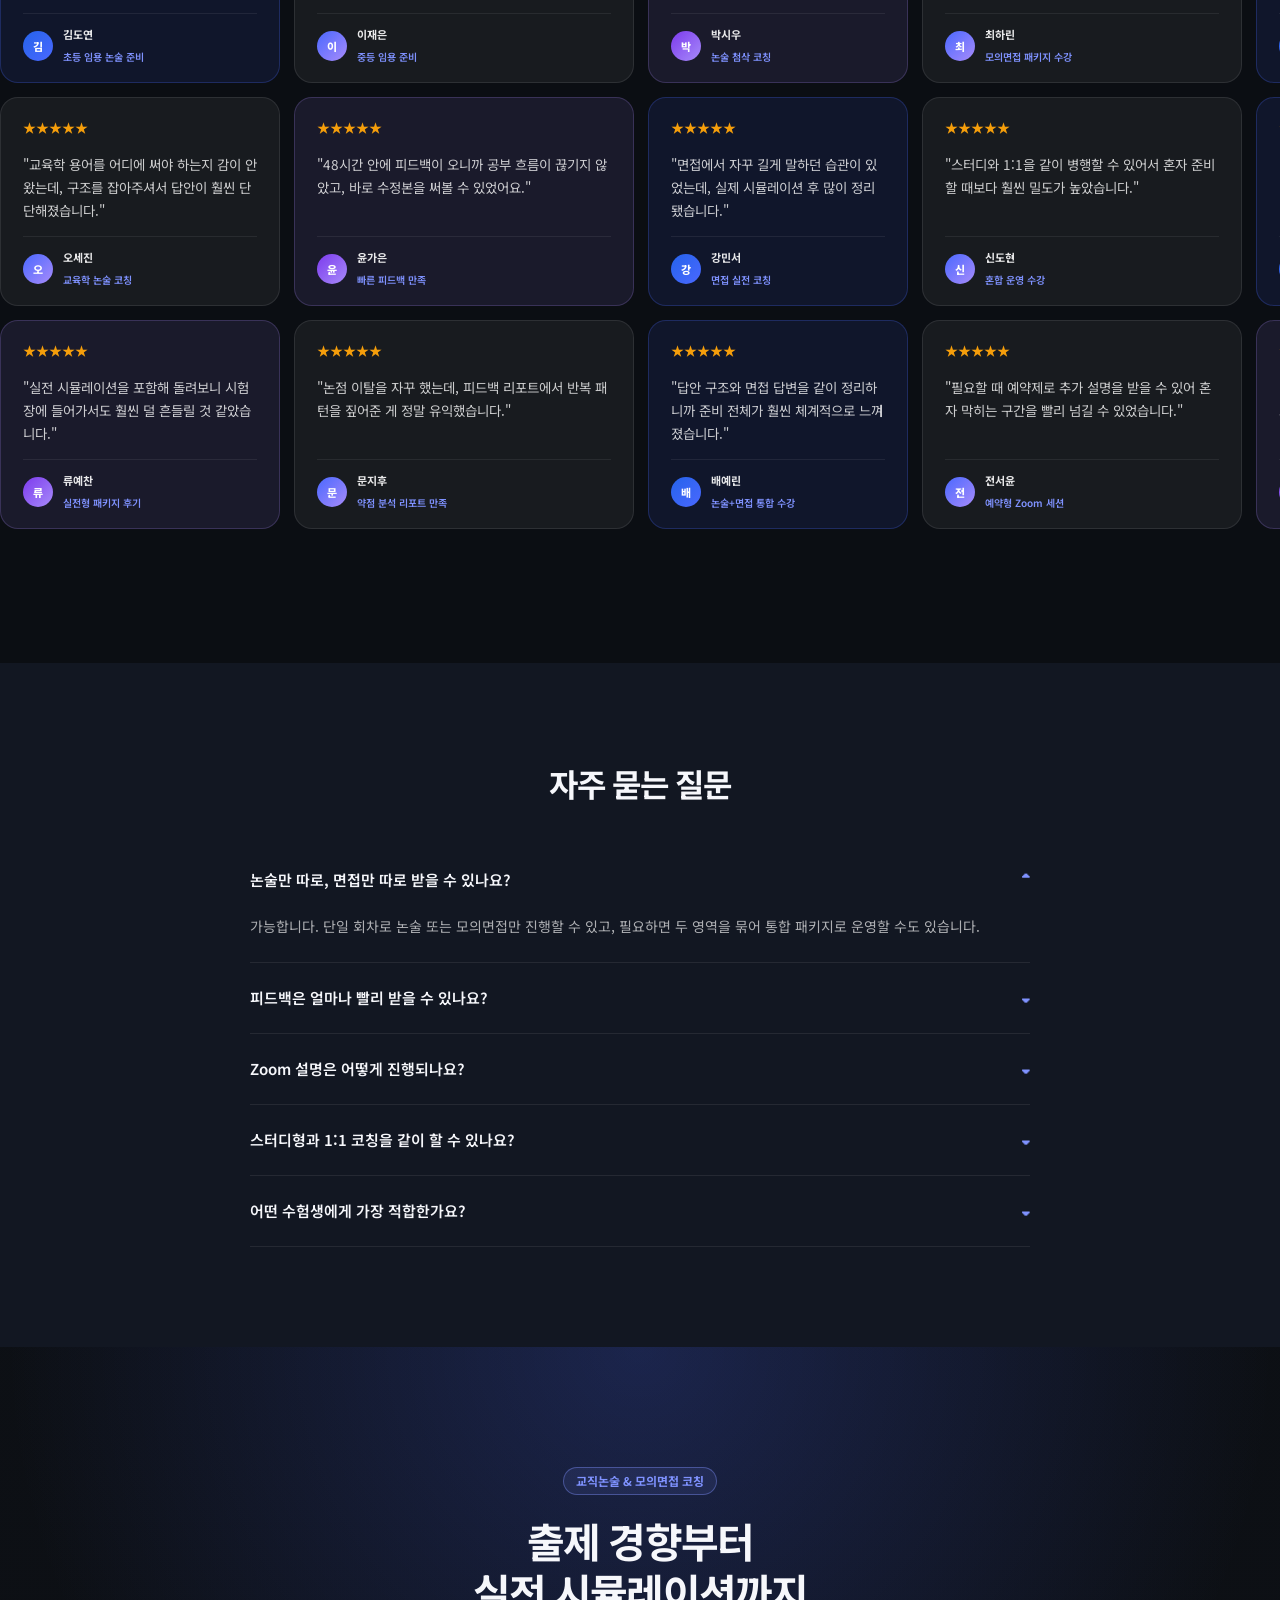
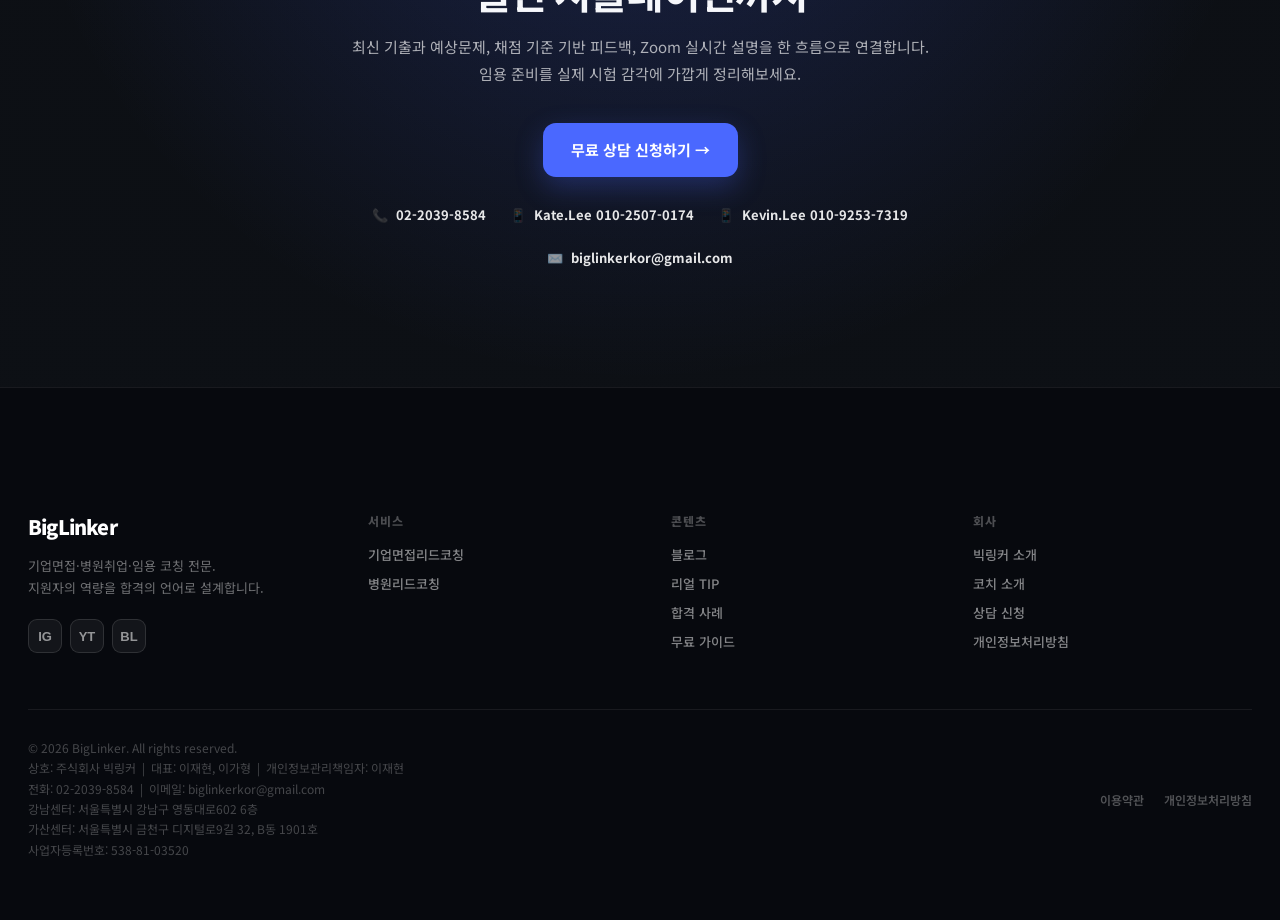
==== commit c57726ea: "feat: 전체 페이지 Organization 스키마 강화 반영 Co-Authored-By: Claude Sonnet 4.6 <noreply@anthropic.com>" ====
--- a/appointment-coaching.html
+++ b/appointment-coaching.html
@@ -428,7 +428,7 @@
 
   </style>
   <script type="application/ld+json">
-  {"@context":"https://schema.org","@type":"Organization","name":"빅링커","alternateName":"BigLinker","url":"https://gobiglinker.com","description":"기업교육·편입·대학원·취업 전문 교육 코칭 기관","knowsAbout":["기업교육","AI 활용 교육","리더십 교육","편입 컨설팅","대학원 입시","취업 코칭"],"areaServed":"KR","inLanguage":"ko"}
+  {"@context":"https://schema.org","@type":"Organization","name":"빅링커","alternateName":"BigLinker","url":"https://gobiglinker.com","logo":{"@type":"ImageObject","url":"https://gobiglinker.com/assets/og-default.jpg"},"description":"편입·대입·대학원·취업·기업교육 전문 코칭 기관. 2,800건 이상의 1:1 코칭 완료, 30명 이상의 전문 코치진 보유.","knowsAbout":["기업교육","AI 활용 교육","리더십 교육","편입 컨설팅","대학원 입시","취업 코칭","자기소개서 코칭","면접 코칭"],"numberOfEmployees":{"@type":"QuantitativeValue","value":30},"areaServed":"KR","inLanguage":"ko","sameAs":["https://transfer.gobiglinker.com","https://graduate.gobiglinker.com","https://job.gobiglinker.com","https://biz.gobiglinker.com"]}
   </script>
   <script type="application/ld+json">
   {"@context":"https://schema.org","@type":"BreadcrumbList","itemListElement":[{"@type":"ListItem","position":1,"name":"빅링커","item":"https://gobiglinker.com/"},{"@type":"ListItem","position":2,"name":"취업 코칭","item":"https://job.gobiglinker.com/"},{"@type":"ListItem","position":3,"name":"BigLinker 임용 코칭","item":"https://job.gobiglinker.com/appointment-coaching.html"}]}
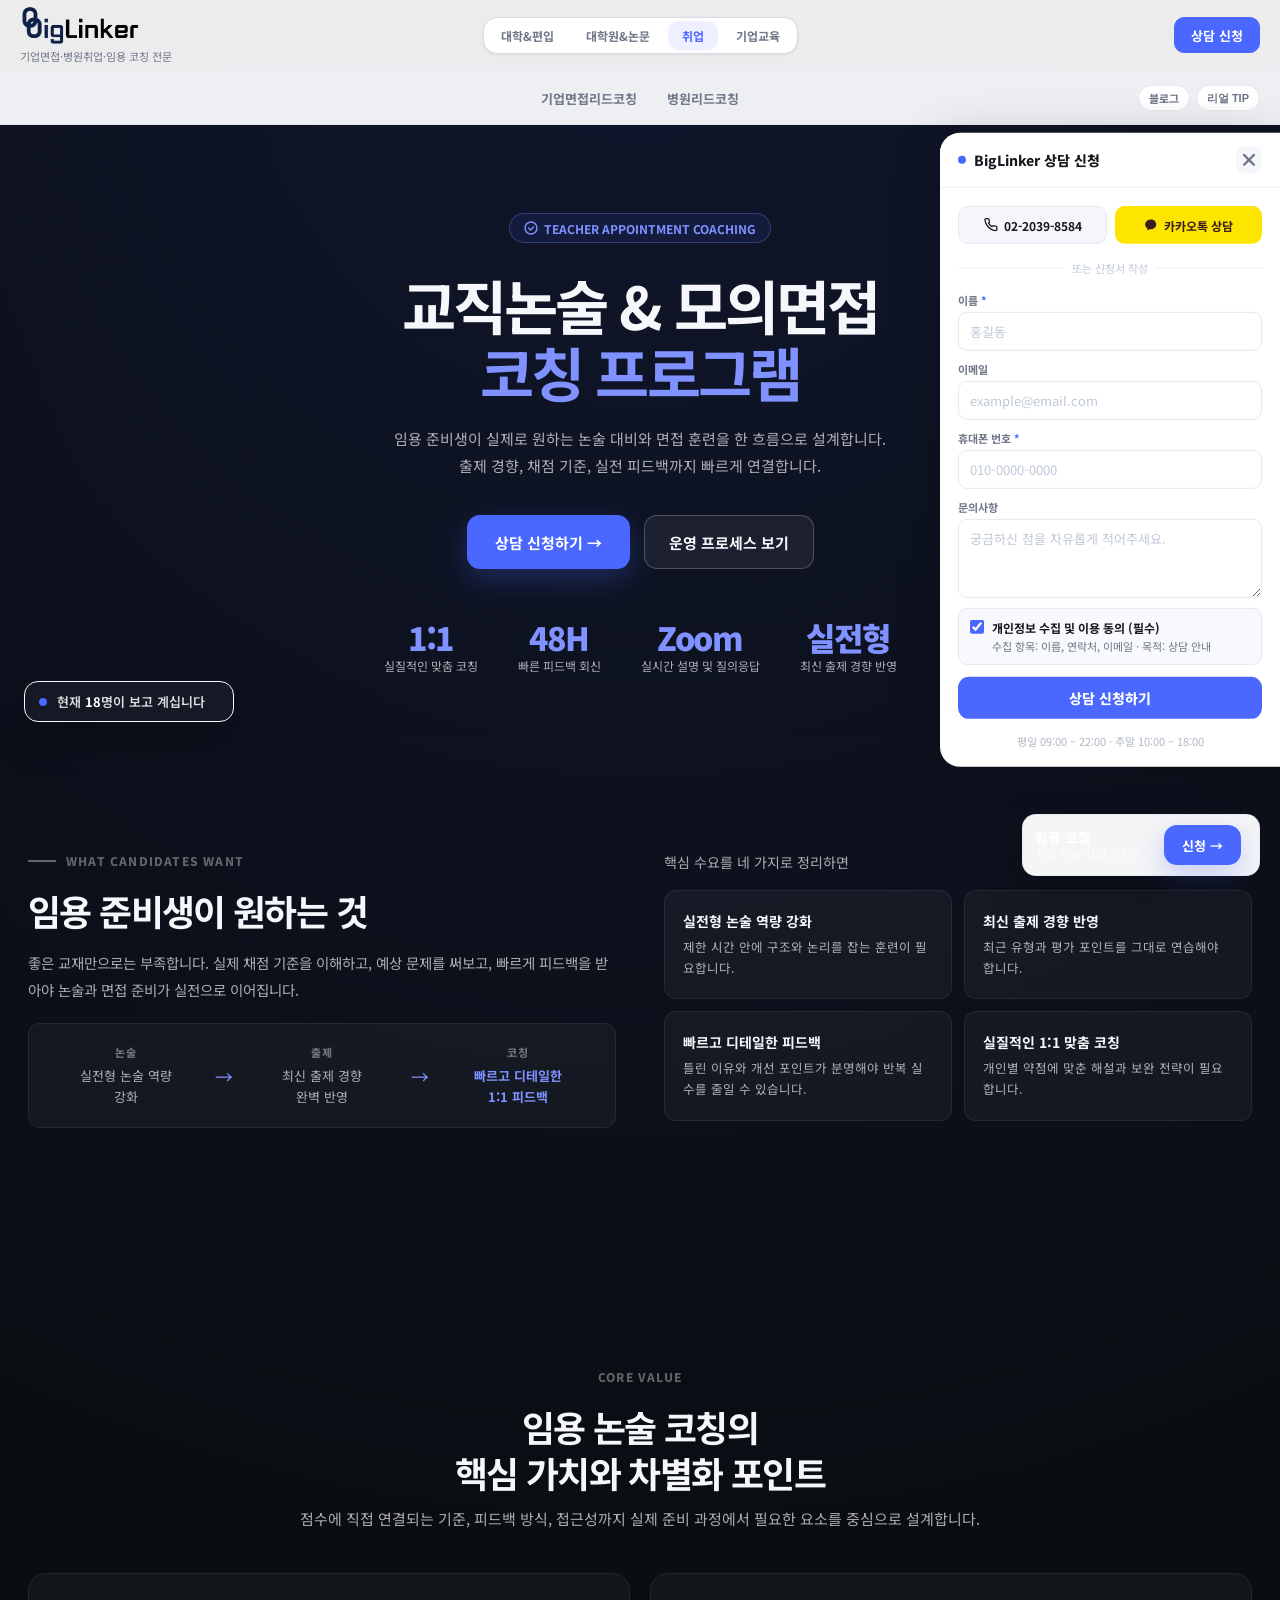
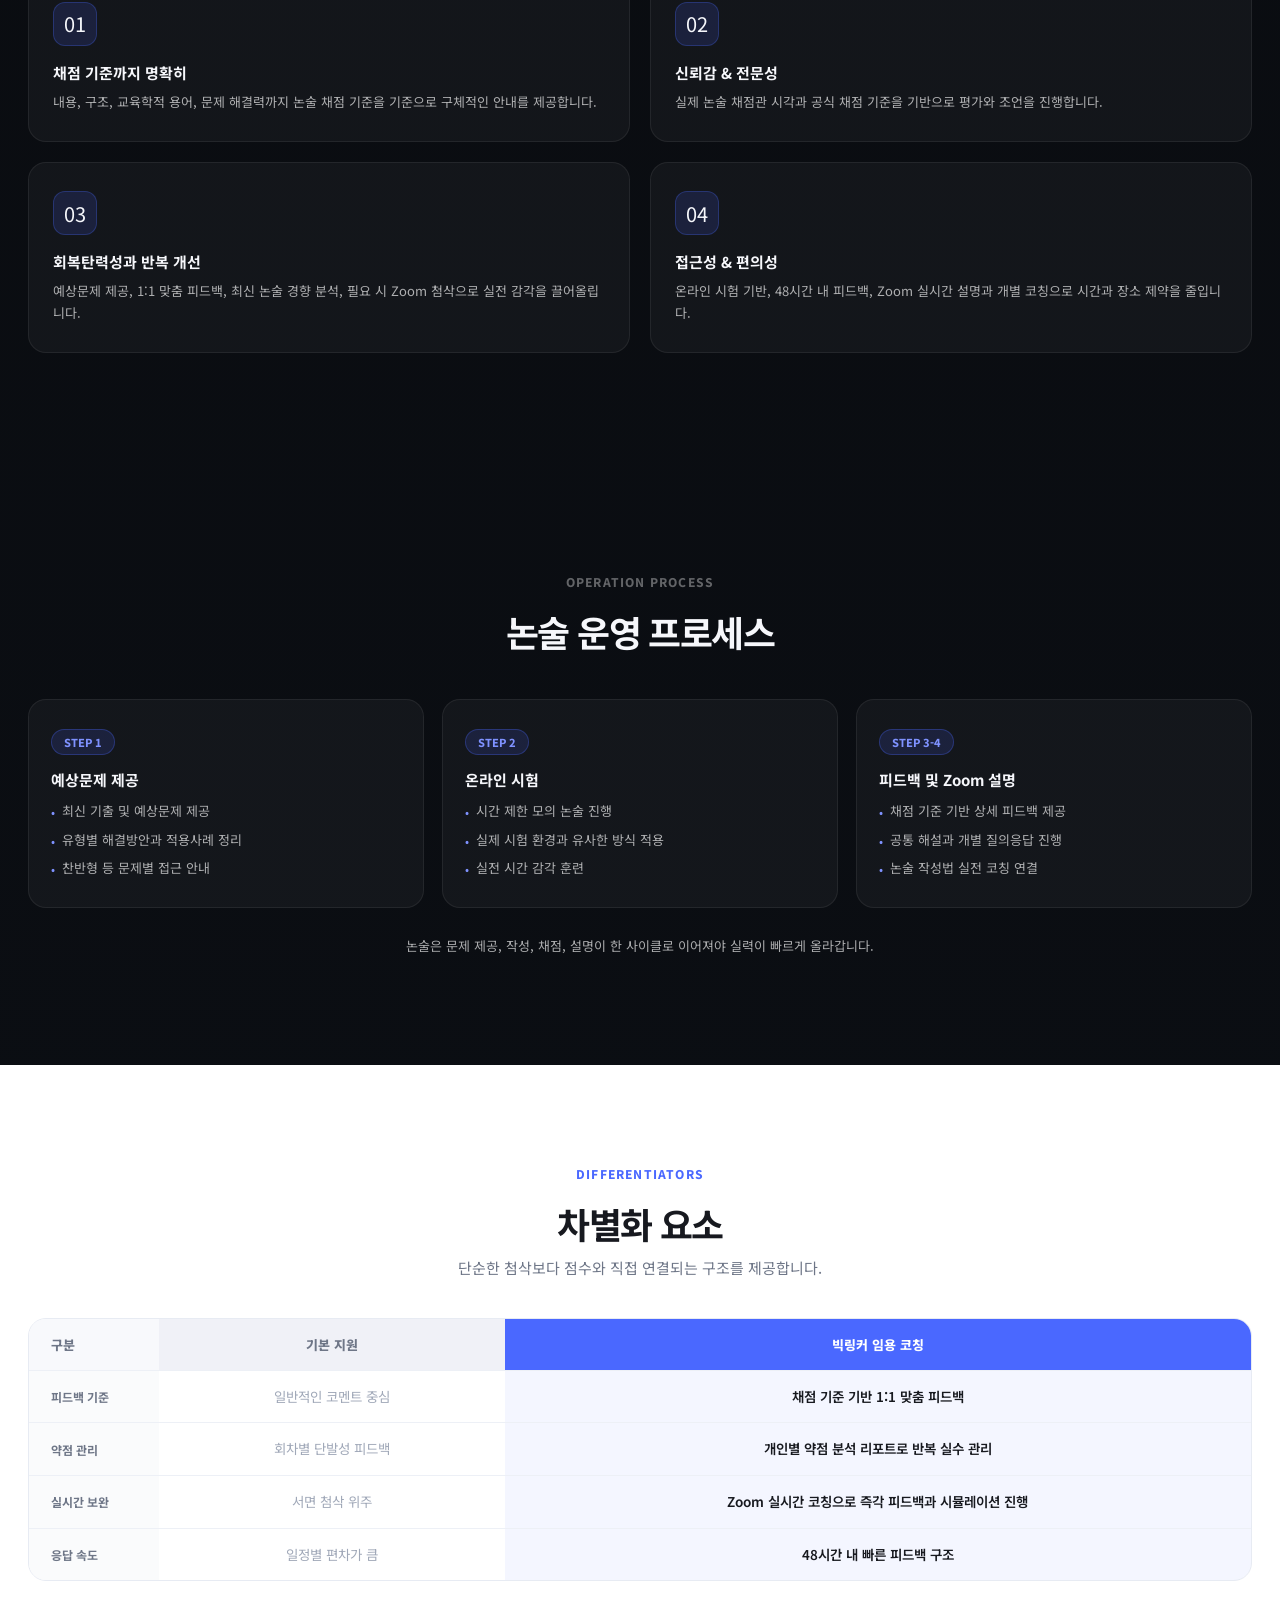
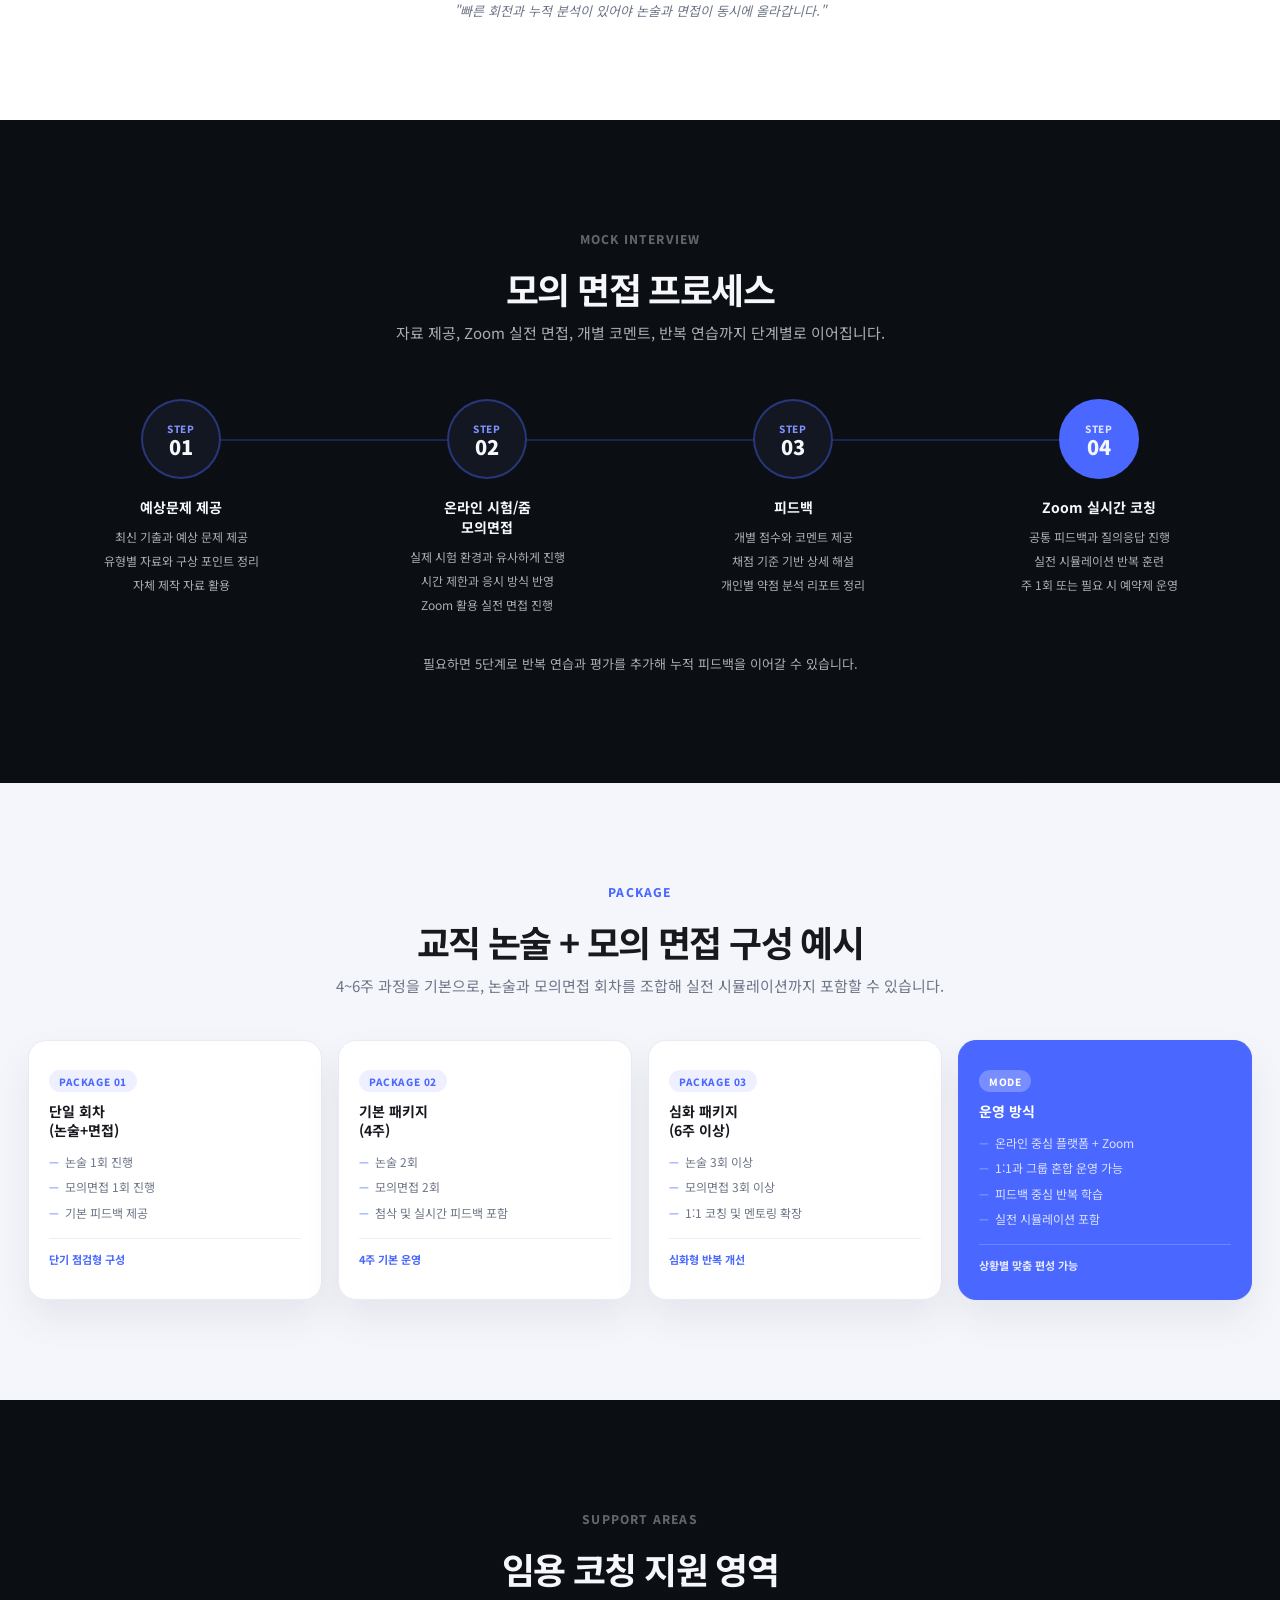
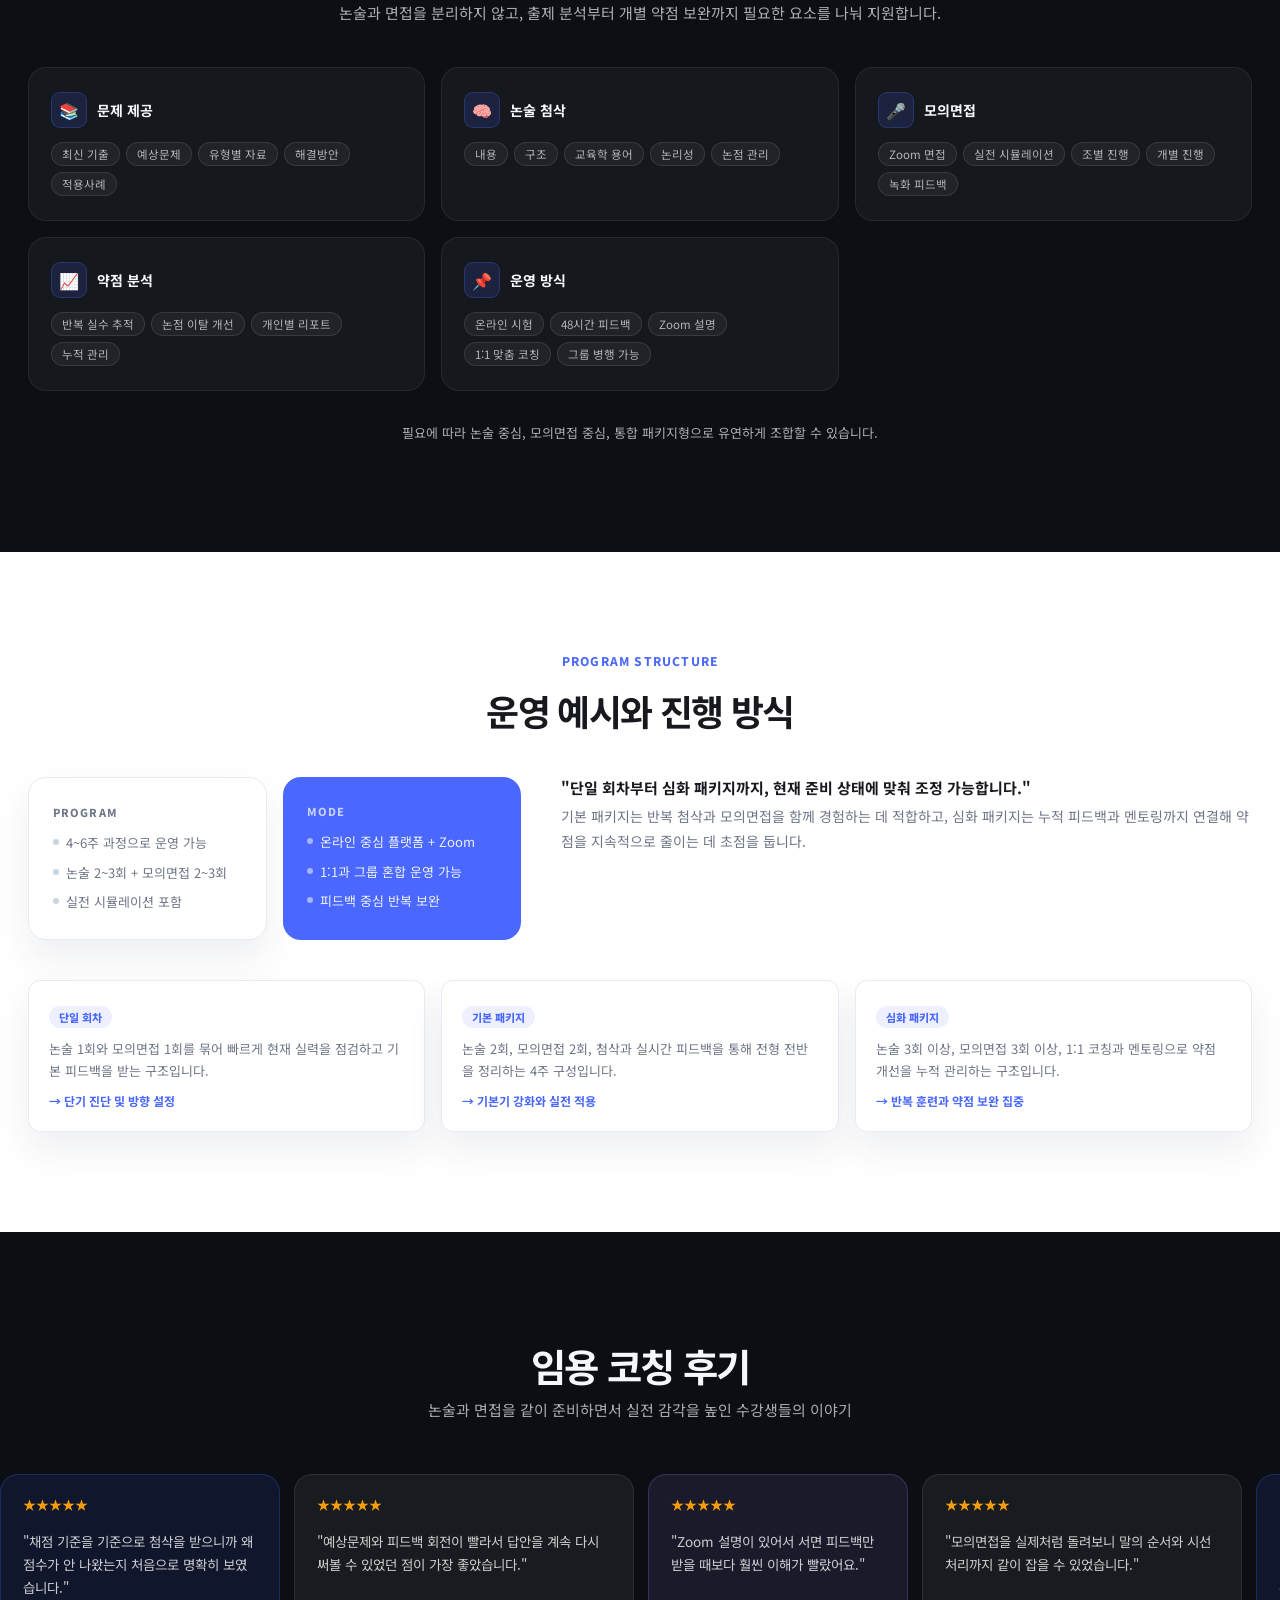
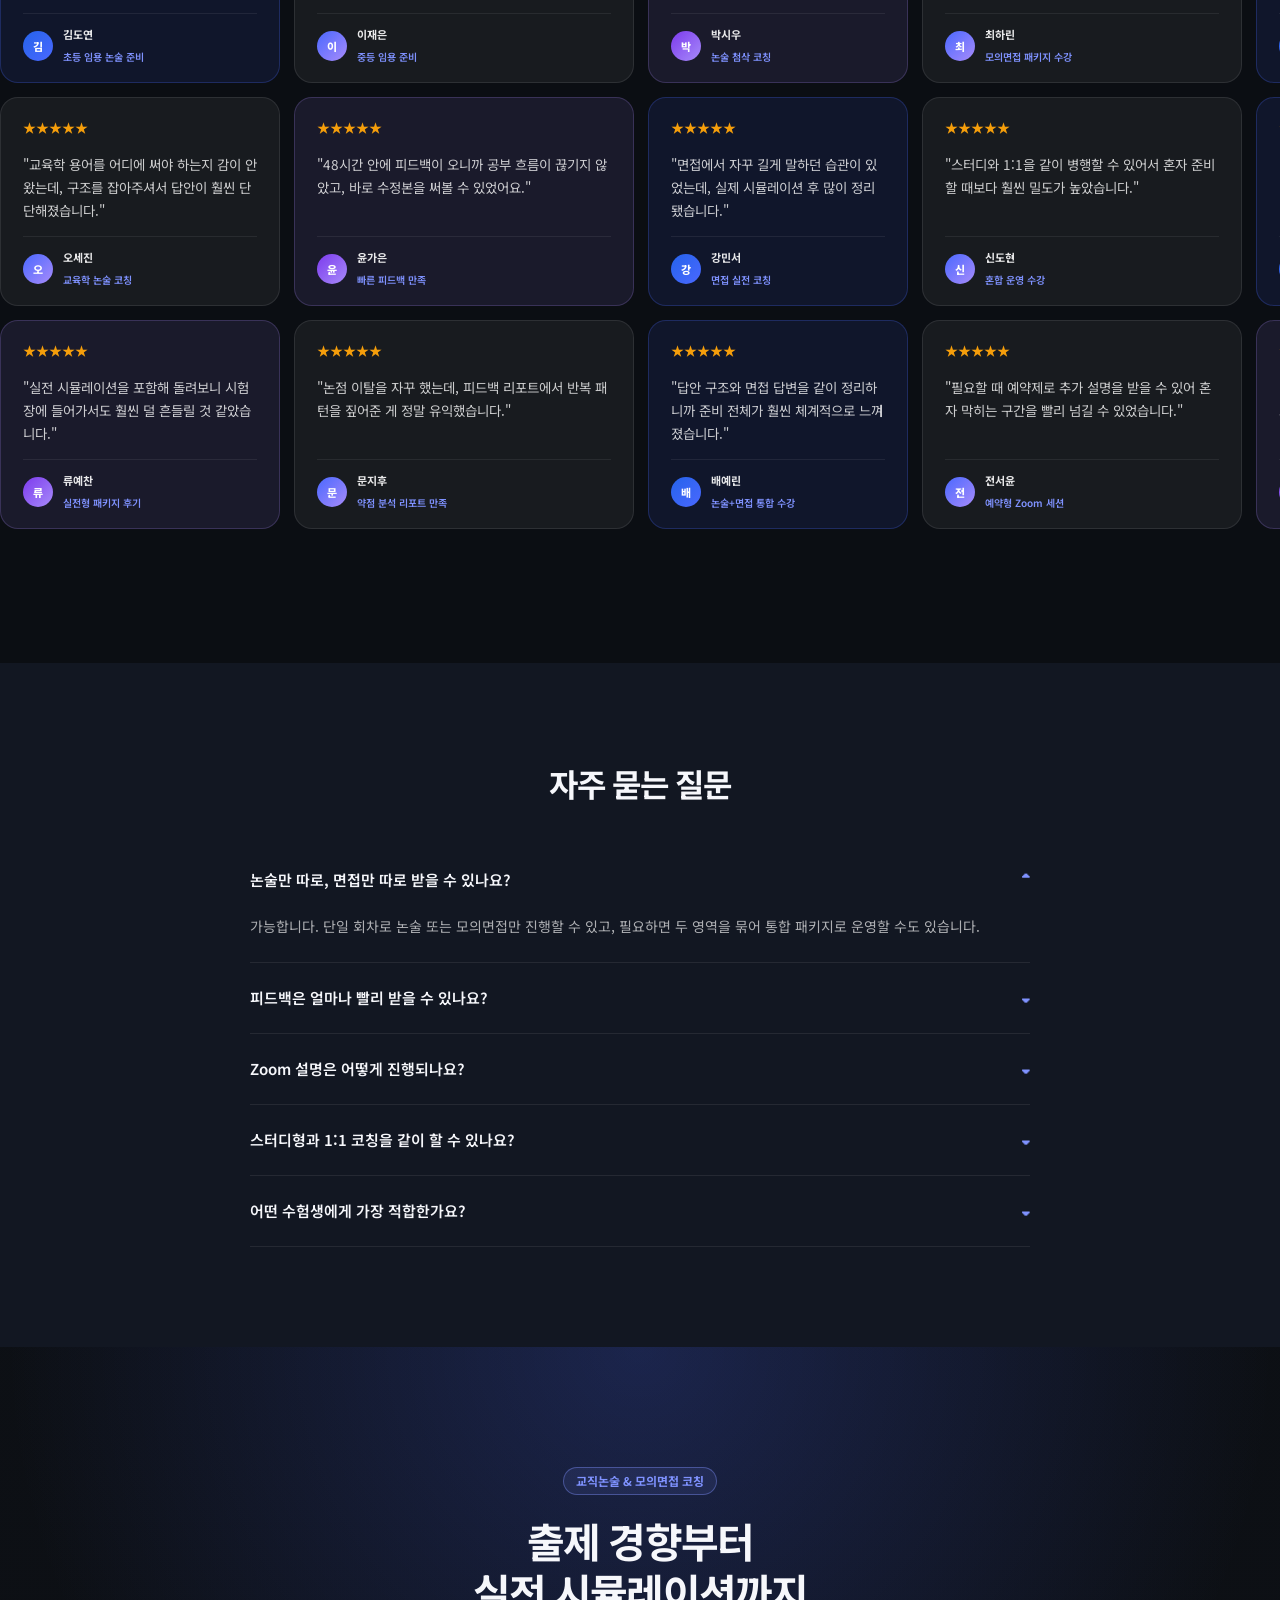
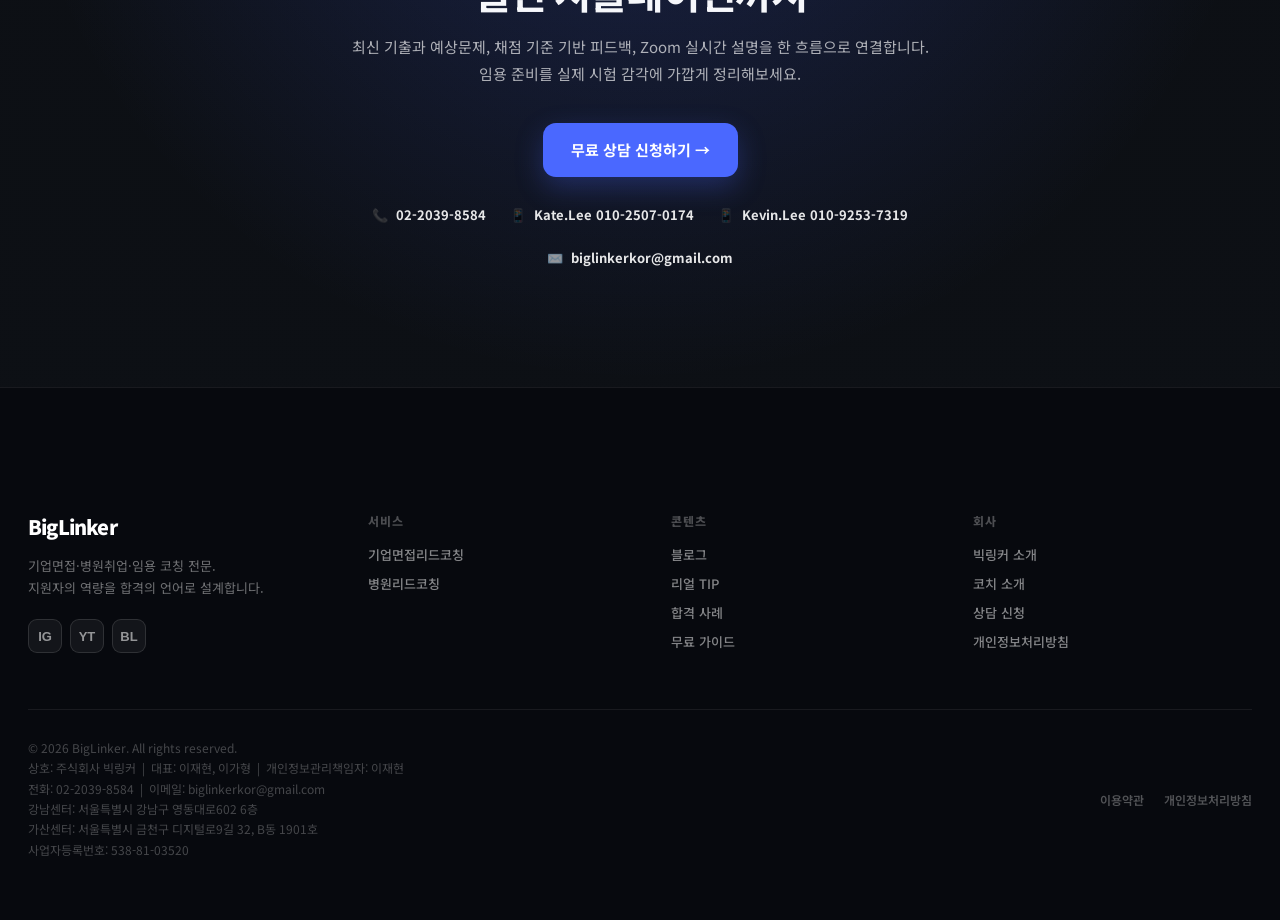
==== commit 80b76cc5: "feat: add subdomain-specific OG image" ====
--- a/appointment-coaching.html
+++ b/appointment-coaching.html
@@ -10,13 +10,13 @@
   <meta property="og:title"       content="BigLinker 임용 코칭">
   <meta property="og:description" content="교사·공공기관 임용시험 준비를 위한 코칭. 교직 면접·실기·시험 전략 1:1 맞춤 지도.">
   <meta property="og:url"         content="https://job.gobiglinker.com/appointment-coaching.html">
-  <meta property="og:image"       content="https://gobiglinker.com/assets/og-default.jpg">
+  <meta property="og:image"       content="https://job.gobiglinker.com/assets/og-image.png">
   <meta property="og:locale"      content="ko_KR">
   <meta property="og:site_name"   content="빅링커">
   <meta name="twitter:card"        content="summary_large_image">
   <meta name="twitter:title"       content="BigLinker 임용 코칭">
   <meta name="twitter:description"  content="교사·공공기관 임용시험 준비를 위한 코칭. 교직 면접·실기·시험 전략 1:1 맞춤 지도.">
-  <meta name="twitter:image"       content="https://gobiglinker.com/assets/og-default.jpg">
+  <meta name="twitter:image"       content="https://job.gobiglinker.com/assets/og-image.png">
   <link rel="icon" href="https://storage.googleapis.com/cr-resource/image/34612167169c183d5c4be110f99e38b1/1466898/1466898-favicon.ico?_1719911524" type="image/x-icon">
   <link rel="shortcut icon" href="https://storage.googleapis.com/cr-resource/image/34612167169c183d5c4be110f99e38b1/1466898/1466898-favicon.ico?_1719911524">
   <link rel="apple-touch-icon" href="https://storage.googleapis.com/cr-resource/image/34612167169c183d5c4be110f99e38b1/1466898/1466898-favicon.ico?_1719911524">
@@ -428,7 +428,7 @@
 
   </style>
   <script type="application/ld+json">
-  {"@context":"https://schema.org","@type":"Organization","name":"빅링커","alternateName":"BigLinker","url":"https://gobiglinker.com","logo":{"@type":"ImageObject","url":"https://gobiglinker.com/assets/og-default.jpg"},"description":"편입·대입·대학원·취업·기업교육 전문 코칭 기관. 2,800건 이상의 1:1 코칭 완료, 30명 이상의 전문 코치진 보유.","knowsAbout":["기업교육","AI 활용 교육","리더십 교육","편입 컨설팅","대학원 입시","취업 코칭","자기소개서 코칭","면접 코칭"],"numberOfEmployees":{"@type":"QuantitativeValue","value":30},"areaServed":"KR","inLanguage":"ko","sameAs":["https://transfer.gobiglinker.com","https://graduate.gobiglinker.com","https://job.gobiglinker.com","https://biz.gobiglinker.com"]}
+  {"@context":"https://schema.org","@type":"Organization","name":"빅링커","alternateName":"BigLinker","url":"https://gobiglinker.com","logo":{"@type":"ImageObject","url":"https://job.gobiglinker.com/assets/og-image.png"},"description":"편입·대입·대학원·취업·기업교육 전문 코칭 기관. 2,800건 이상의 1:1 코칭 완료, 30명 이상의 전문 코치진 보유.","knowsAbout":["기업교육","AI 활용 교육","리더십 교육","편입 컨설팅","대학원 입시","취업 코칭","자기소개서 코칭","면접 코칭"],"numberOfEmployees":{"@type":"QuantitativeValue","value":30},"areaServed":"KR","inLanguage":"ko","sameAs":["https://transfer.gobiglinker.com","https://graduate.gobiglinker.com","https://job.gobiglinker.com","https://biz.gobiglinker.com"]}
   </script>
   <script type="application/ld+json">
   {"@context":"https://schema.org","@type":"BreadcrumbList","itemListElement":[{"@type":"ListItem","position":1,"name":"빅링커","item":"https://gobiglinker.com/"},{"@type":"ListItem","position":2,"name":"취업 코칭","item":"https://job.gobiglinker.com/"},{"@type":"ListItem","position":3,"name":"BigLinker 임용 코칭","item":"https://job.gobiglinker.com/appointment-coaching.html"}]}
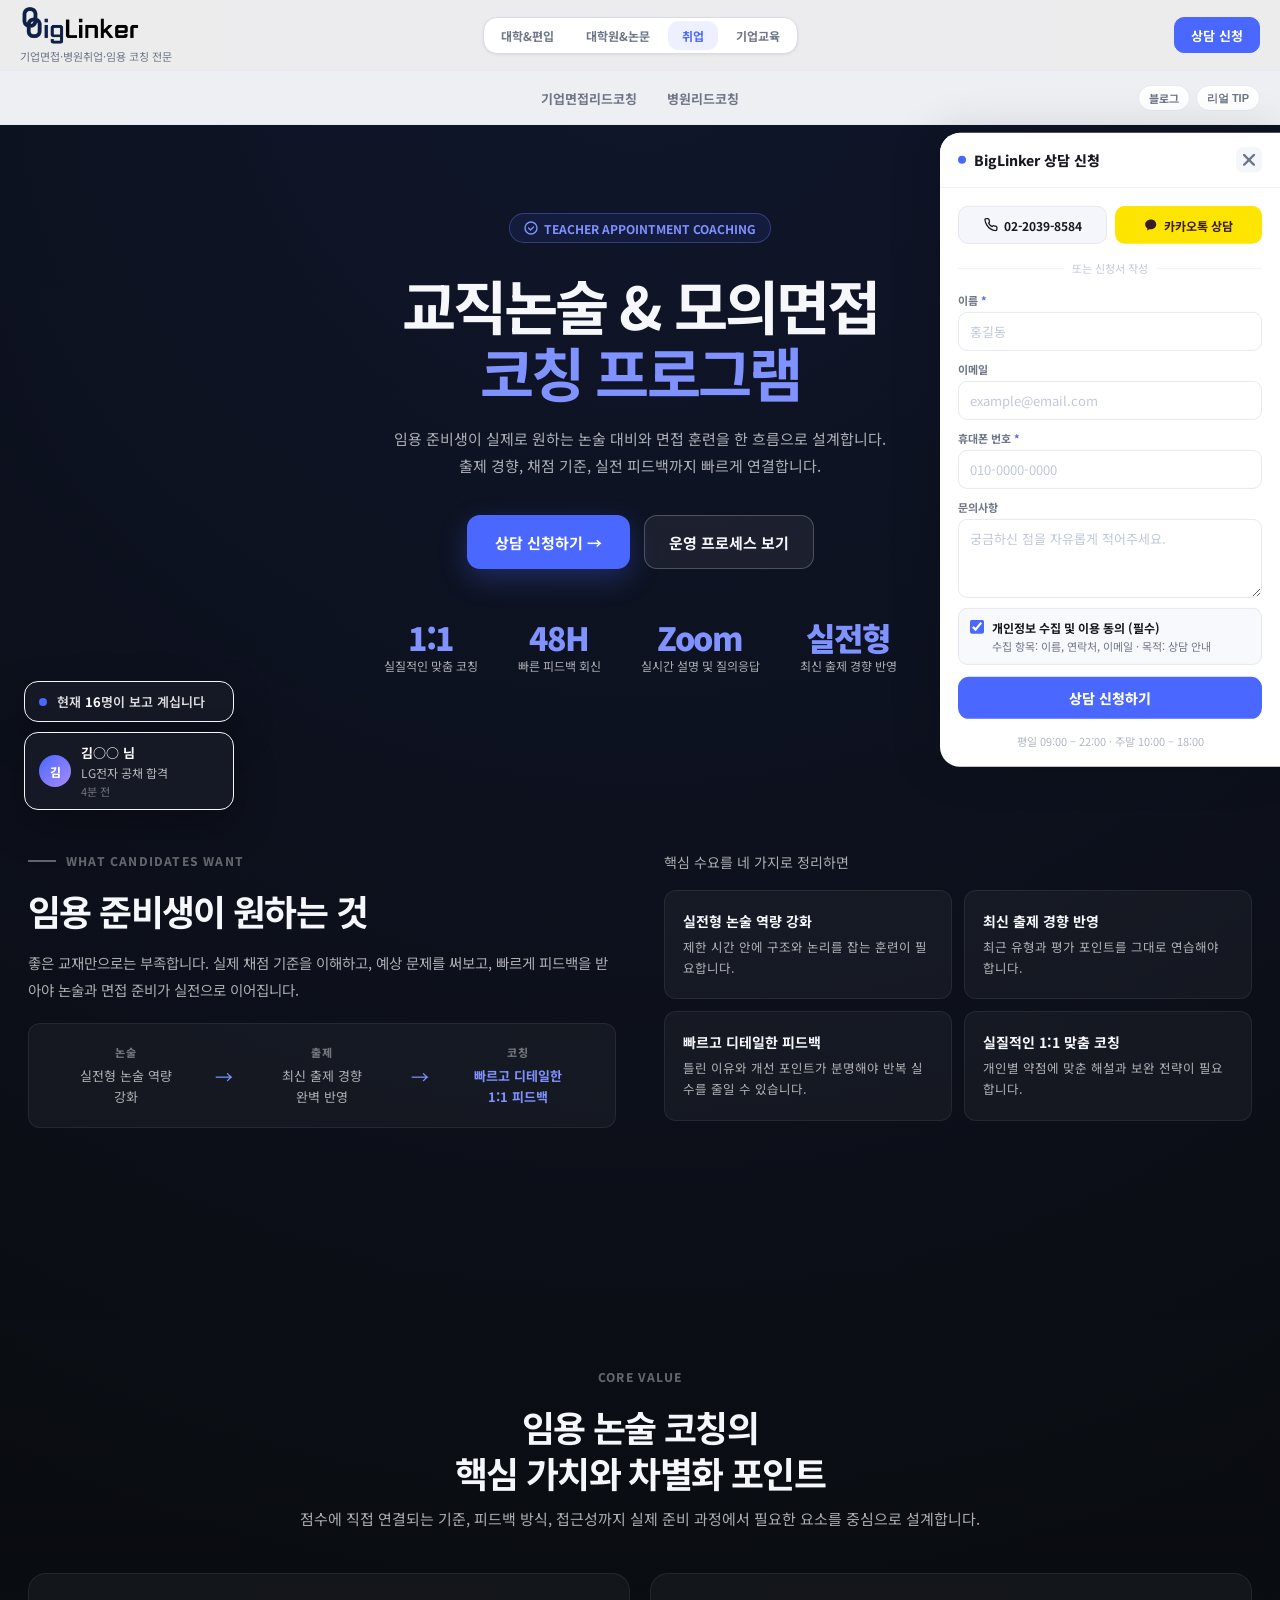
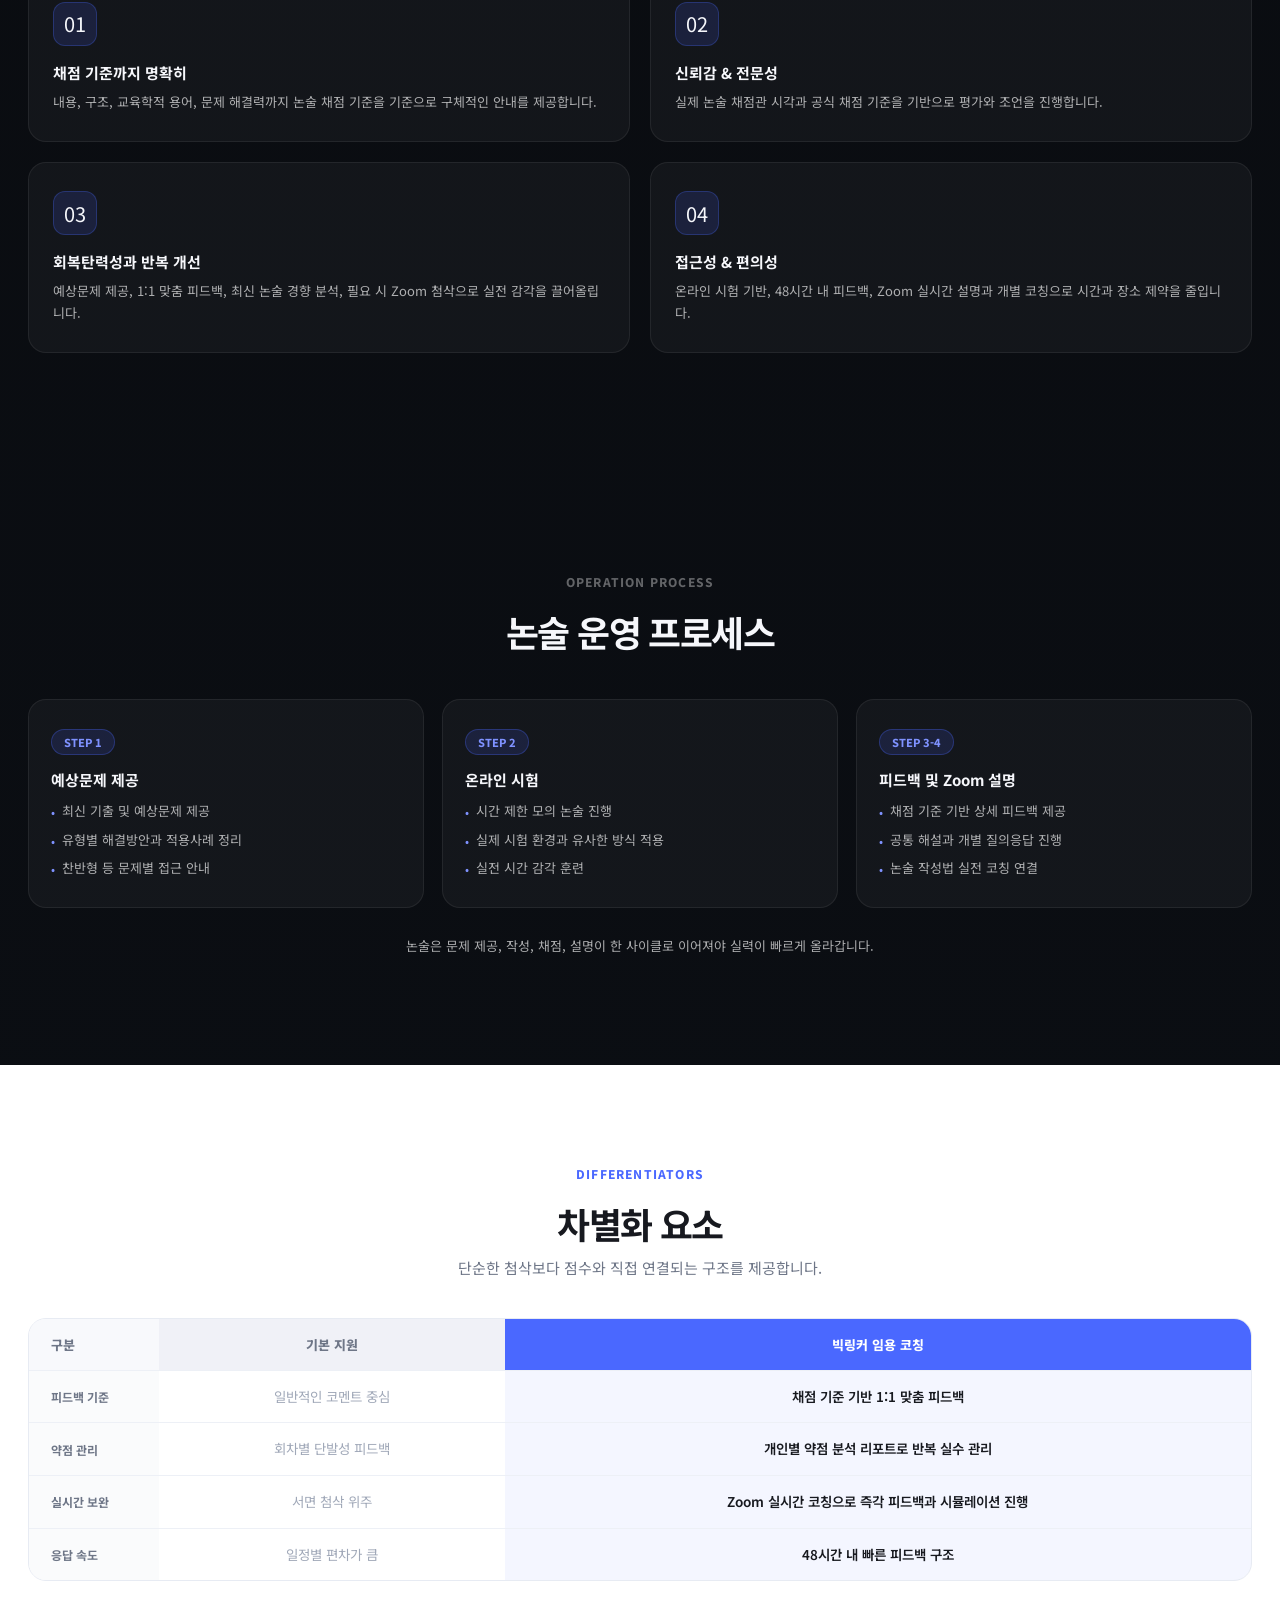
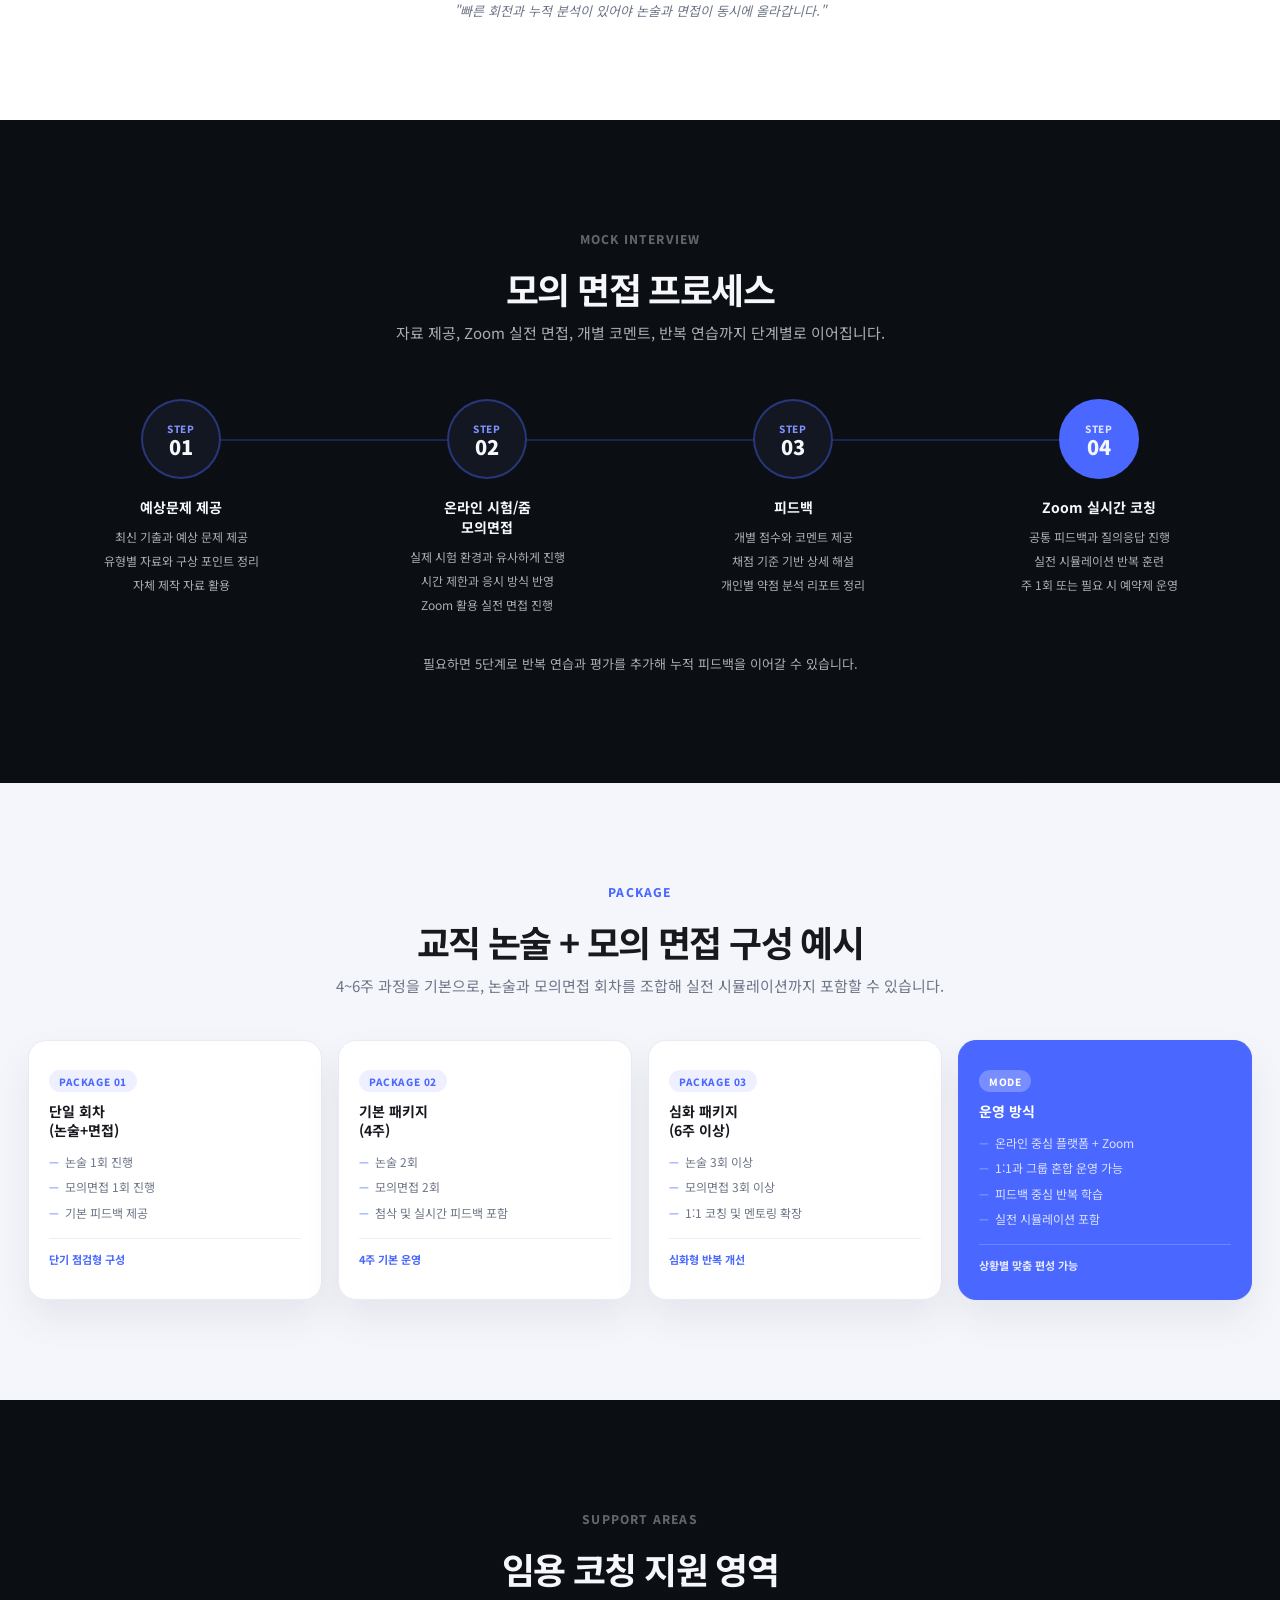
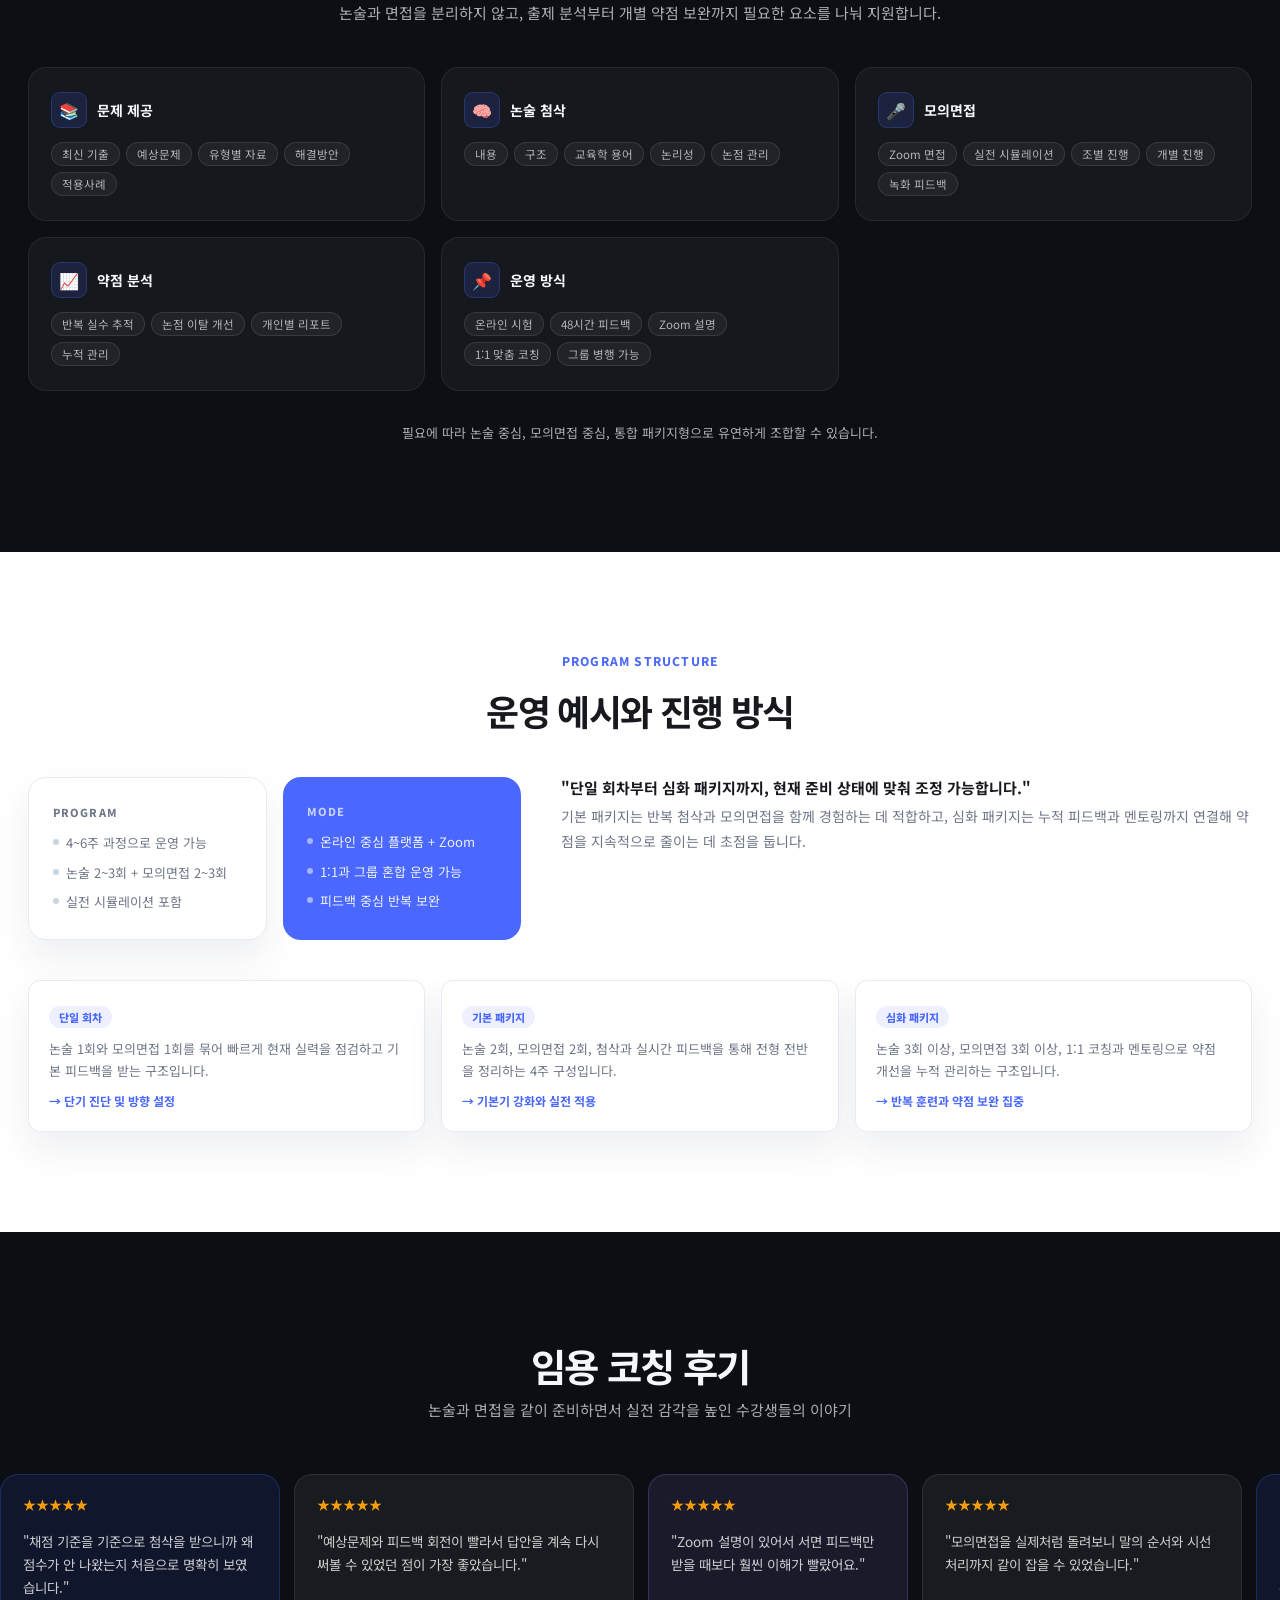
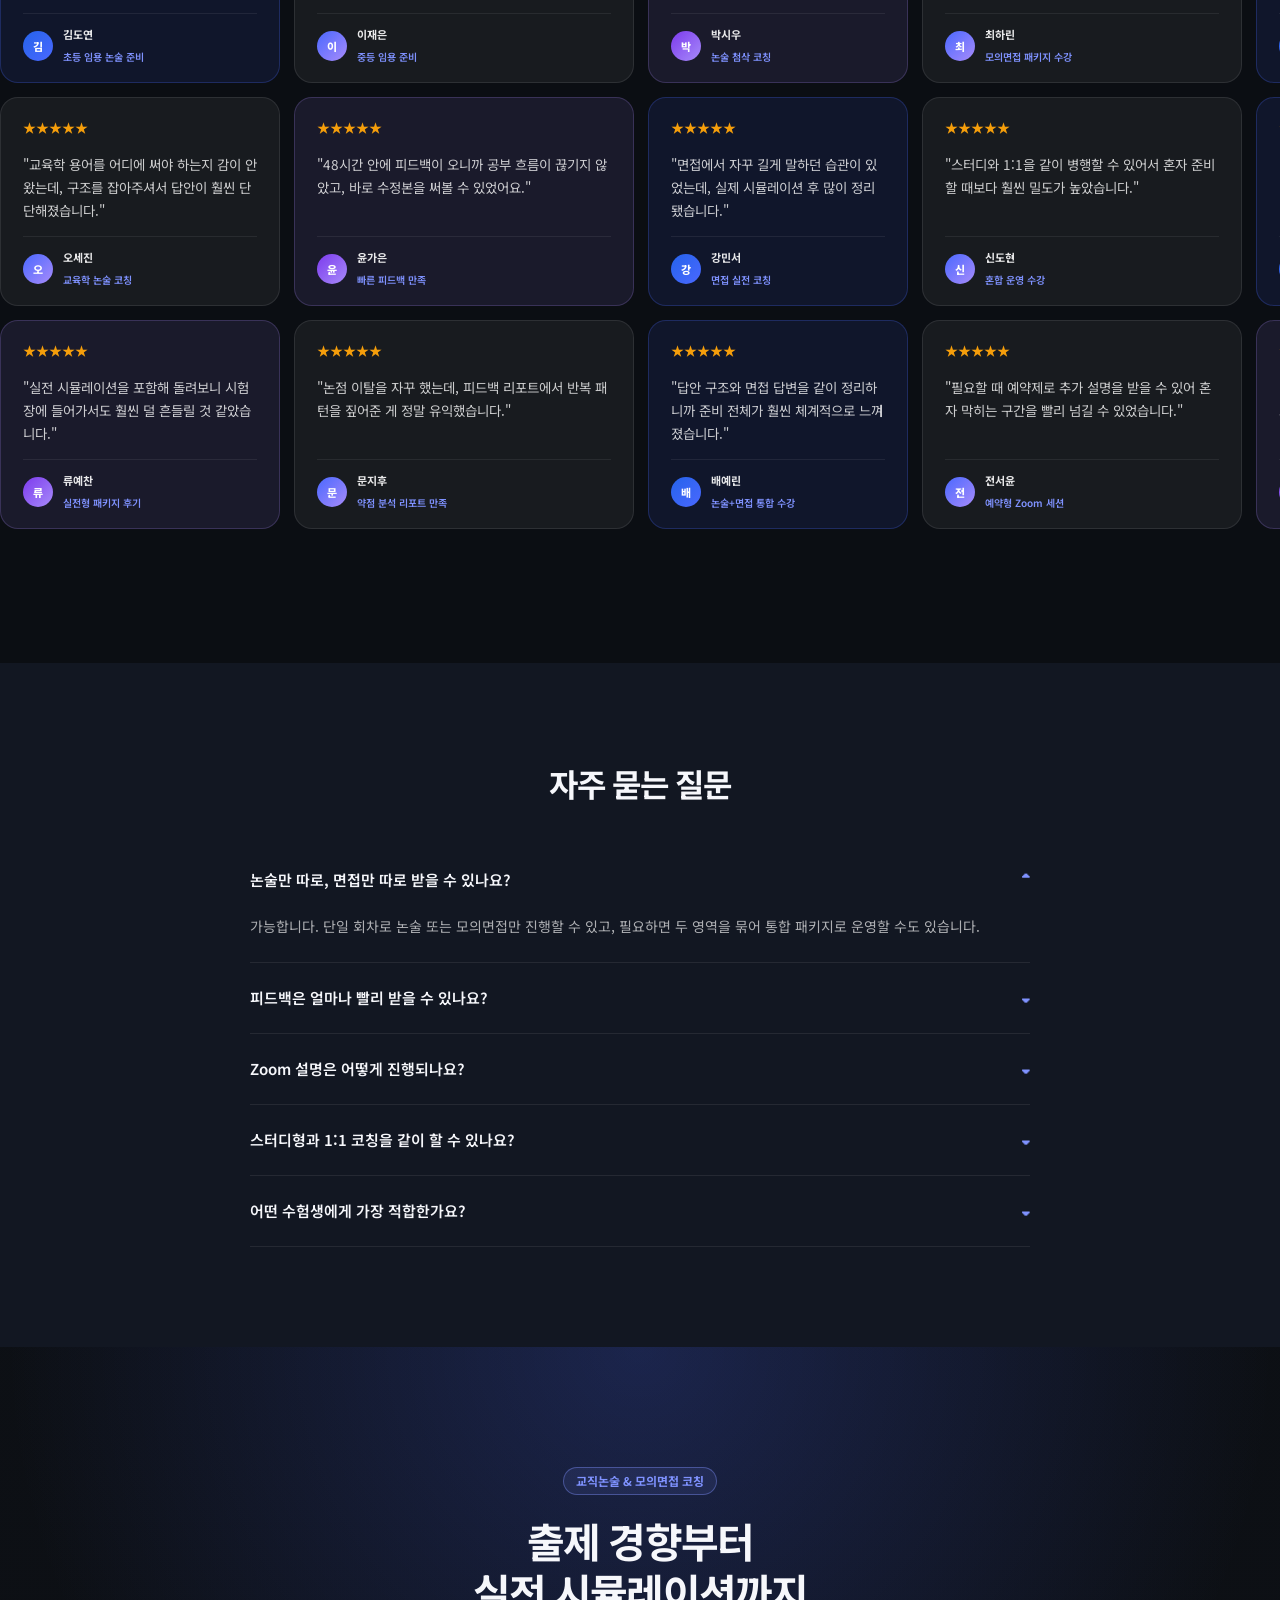
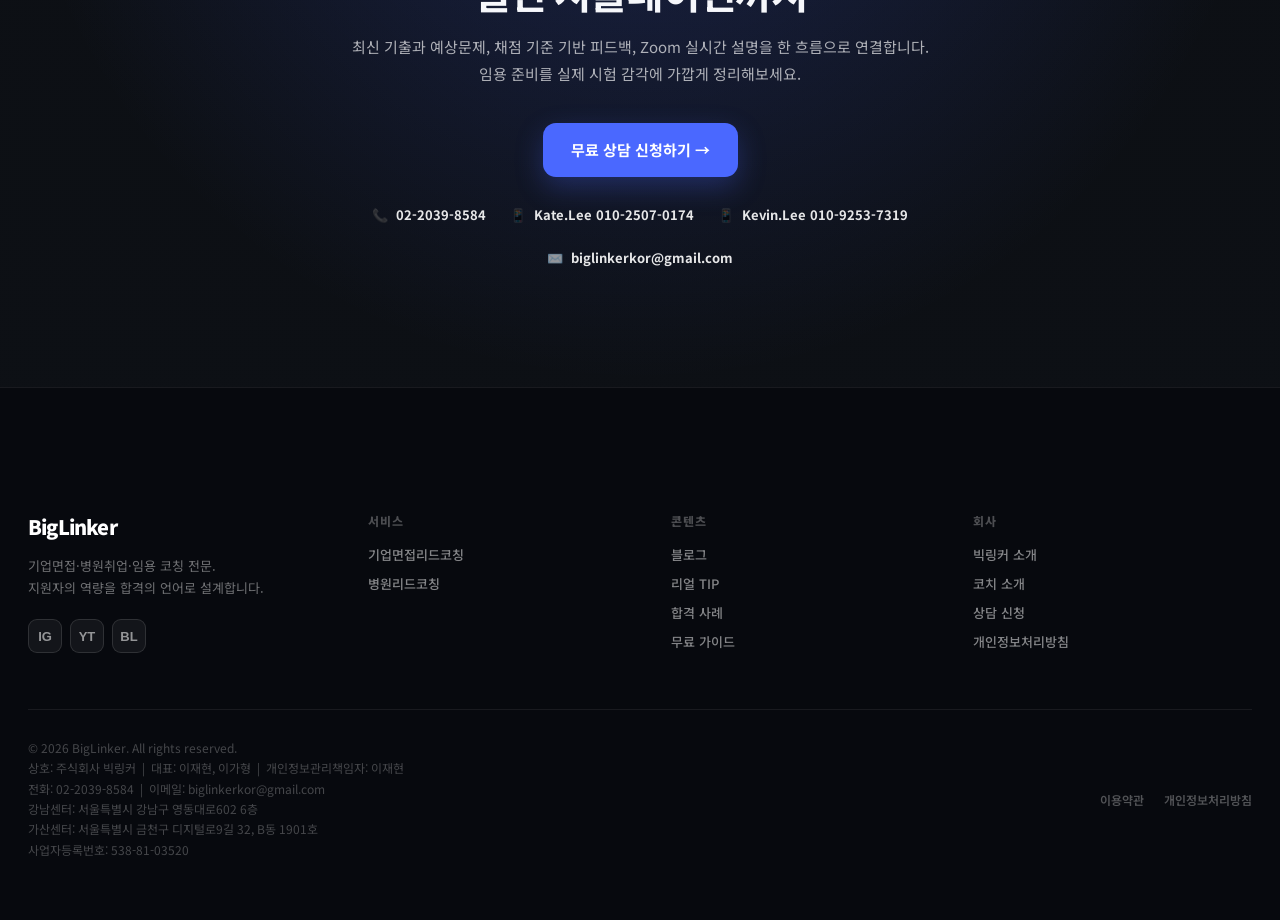
==== commit b3d5f2a2: "fix: 모바일 헤더 로고 가운데 정렬 수정 Co-Authored-By: Claude Sonnet 4.6 <noreply@anthropic.com>" ====
--- a/appointment-coaching.html
+++ b/appointment-coaching.html
@@ -300,7 +300,7 @@
       .wrap, .inner { padding: 0 16px; }
       .main-header-wrap, .category-row { grid-template-columns: 1fr; }
       .header-promo, .header-actions, .category-balance { display: none; }
-      .brand { justify-self: center; }
+      .brand { justify-self: center; align-items: center; text-align: center; }
       .category-utility { width: auto; overflow-x: auto; scrollbar-width: none; white-space: nowrap; padding-bottom: 8px; }
       .mobile-floating-cta { display: flex; }
       .trend-grid { grid-template-columns: 1fr; gap: 32px; }
@@ -420,7 +420,7 @@
       .header-promo, .header-actions { display: none; }
       .family-inline { display: none; }
       .family-bar--mobile { display: block; }
-      .brand { justify-self: center; }
+      .brand { justify-self: center; align-items: center; text-align: center; }
       .category-balance { display: none; }
       .category-tabs, .category-utility { justify-content: flex-start; }
       .sticky-category-shell .category-utility { display: none !important; }
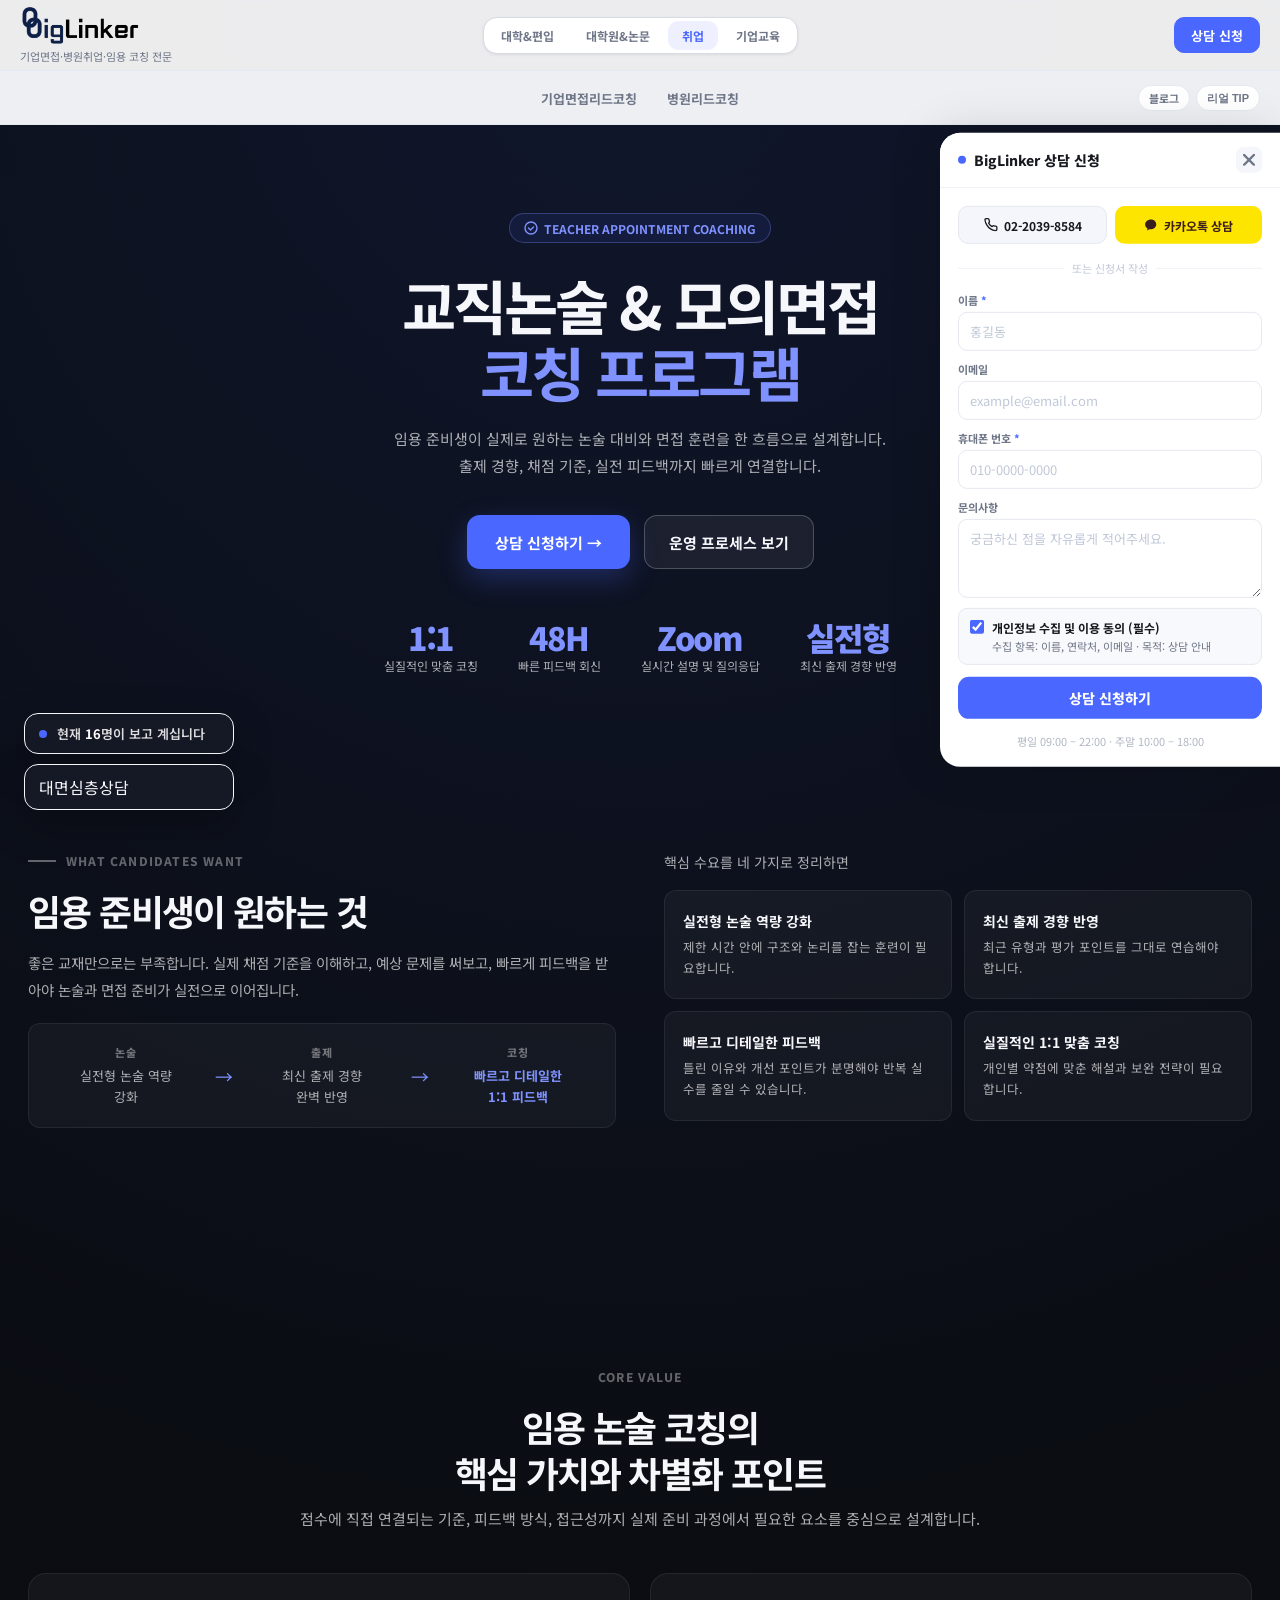
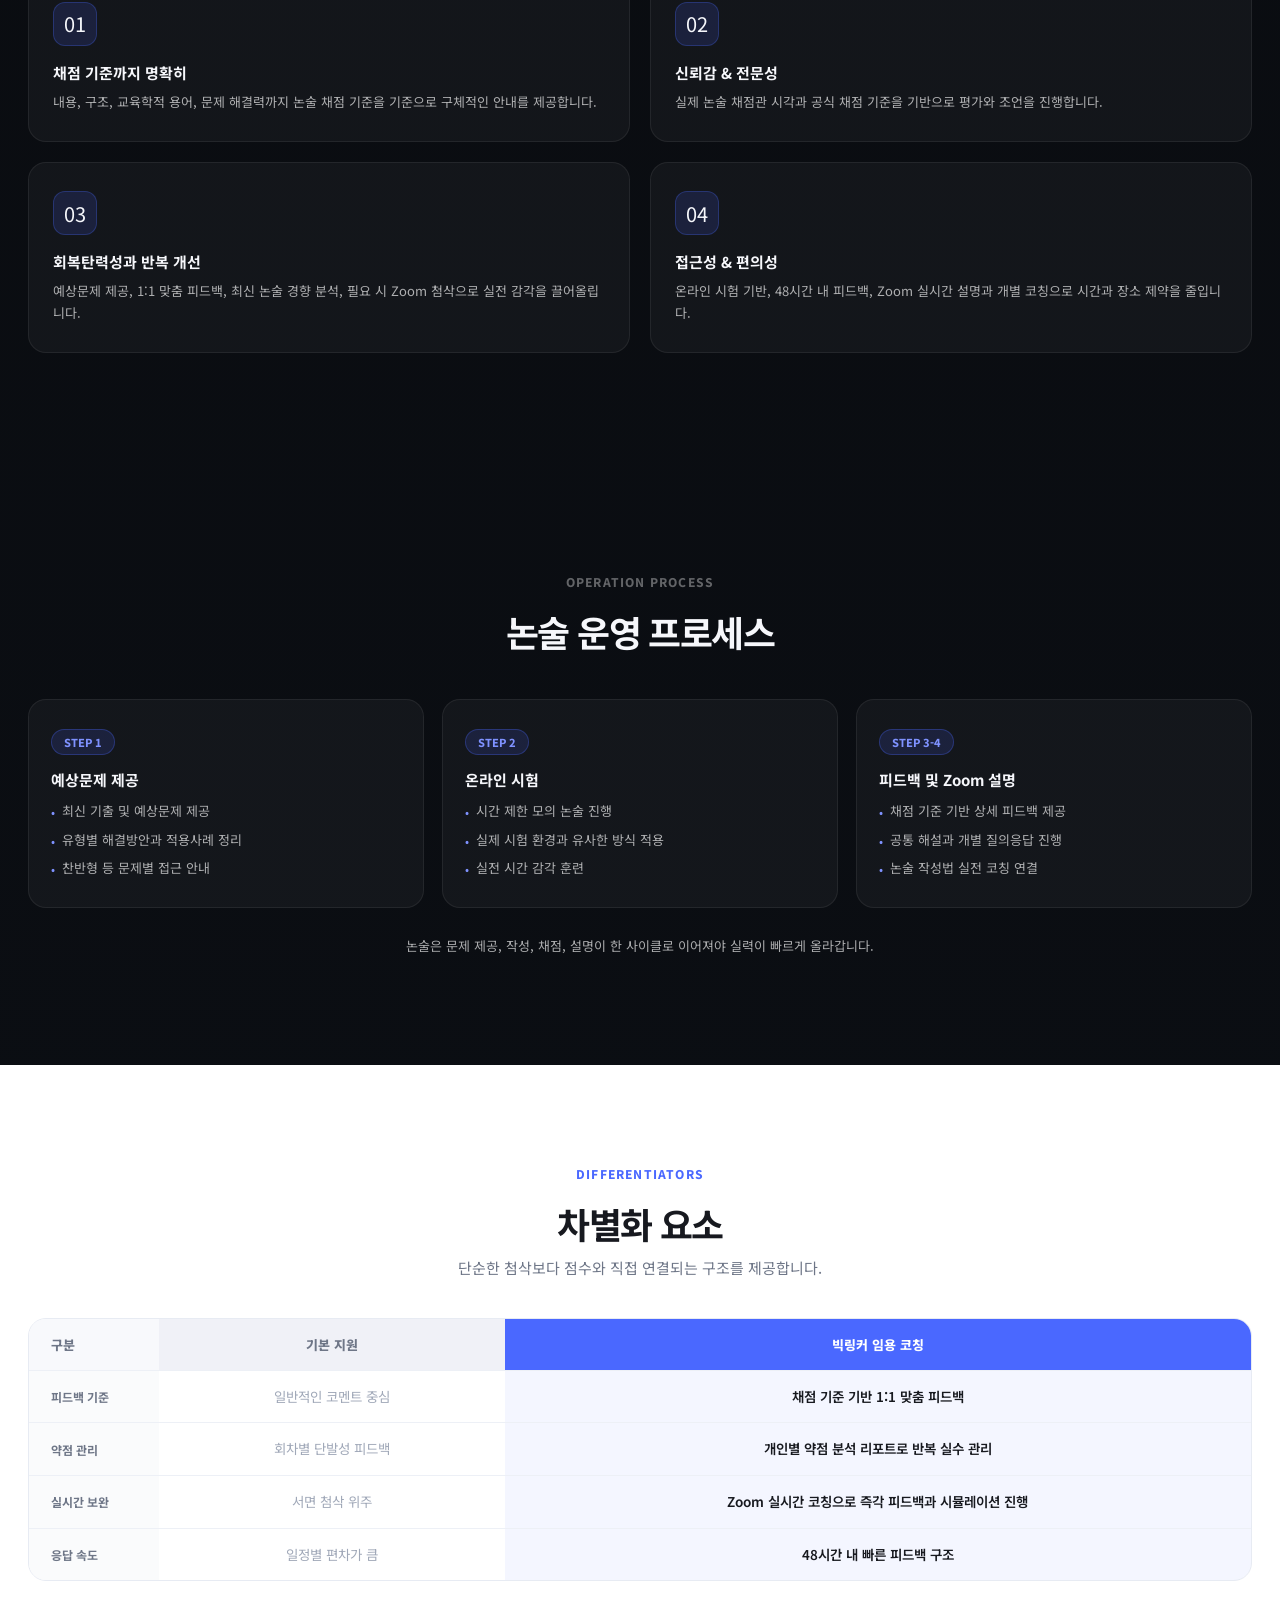
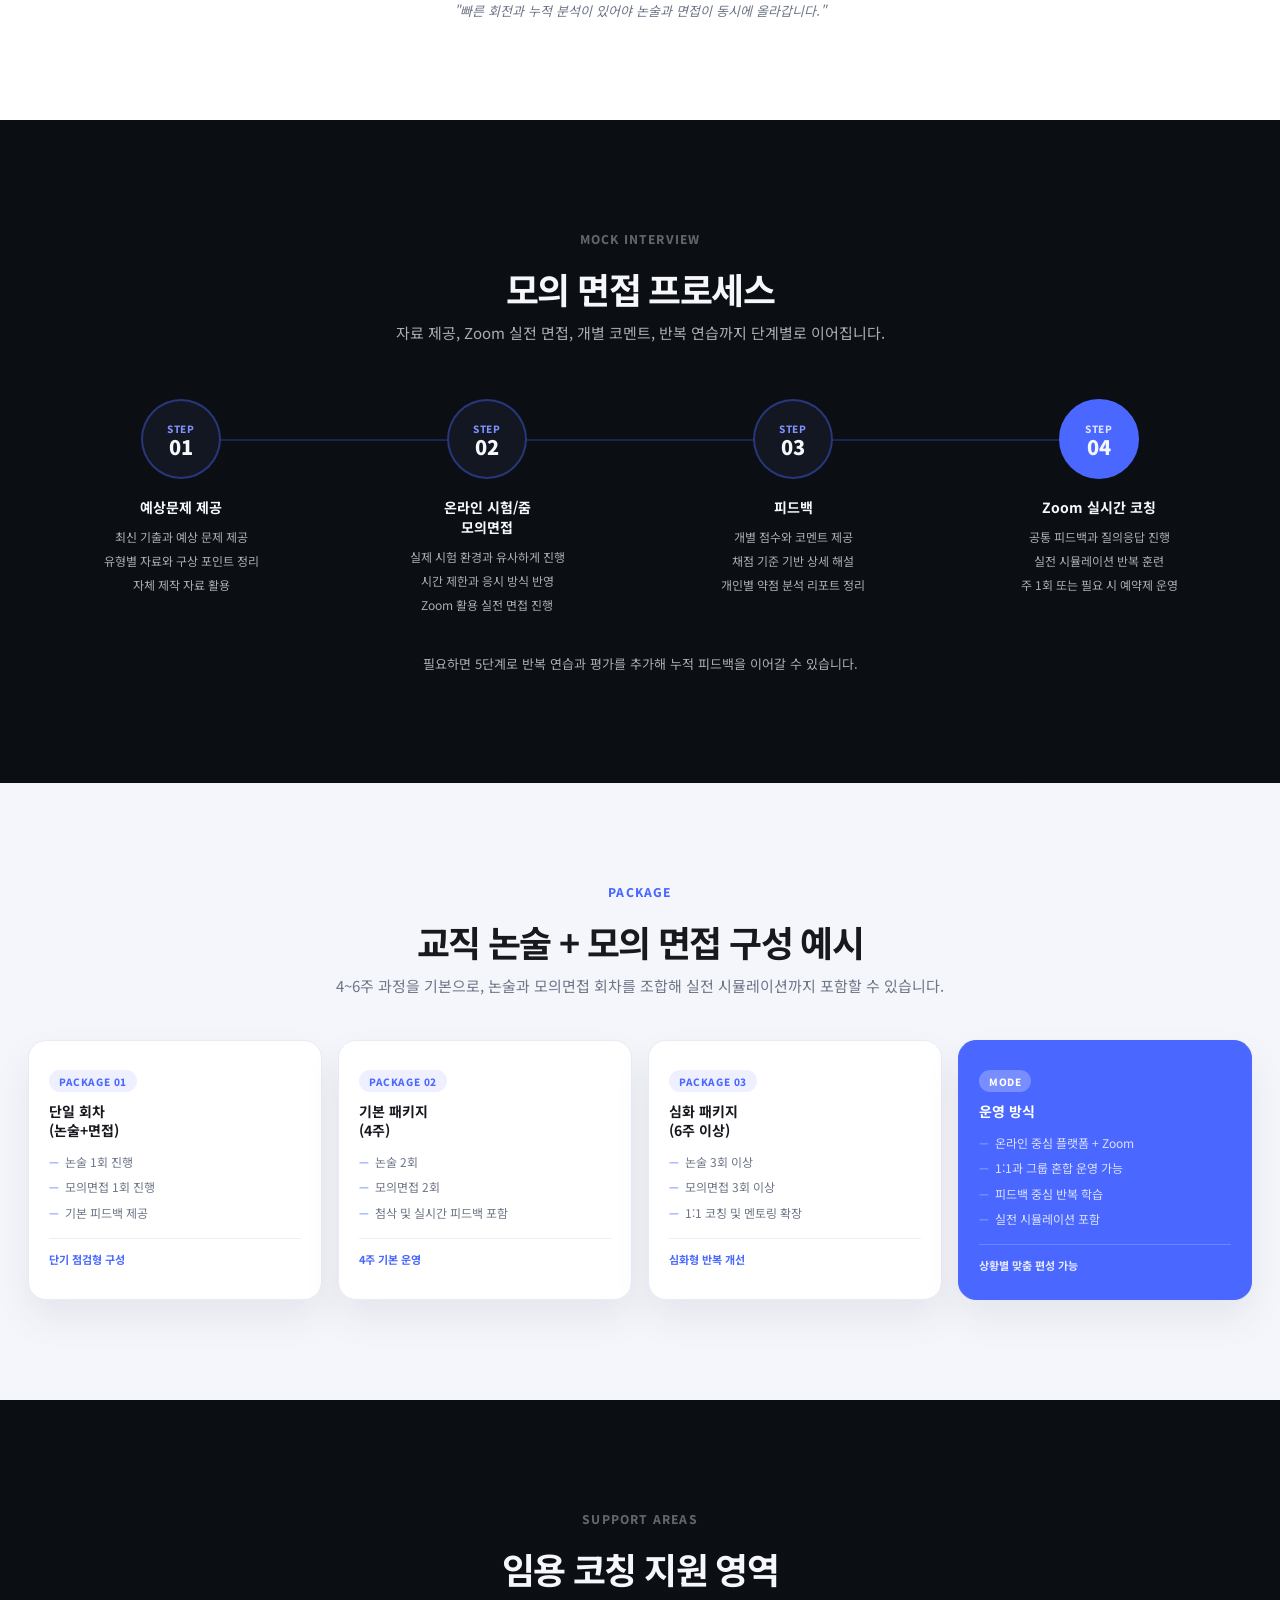
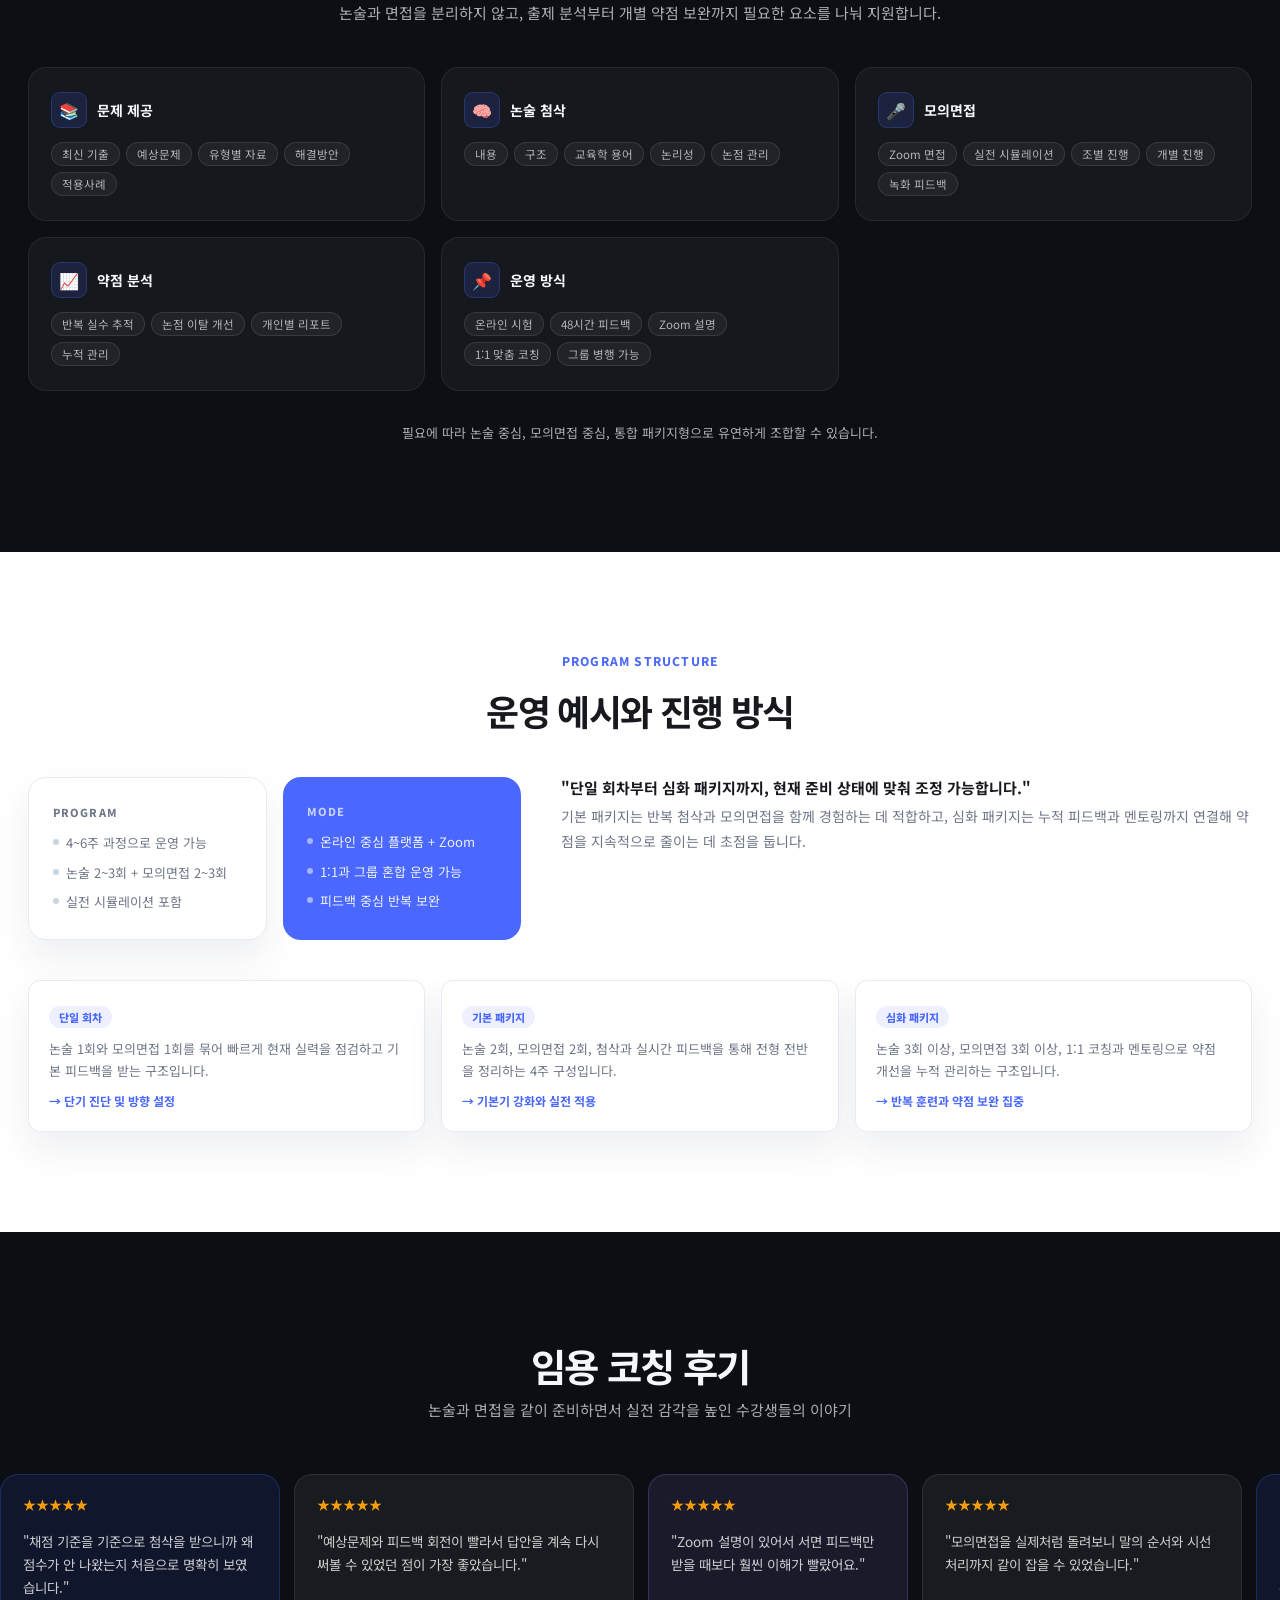
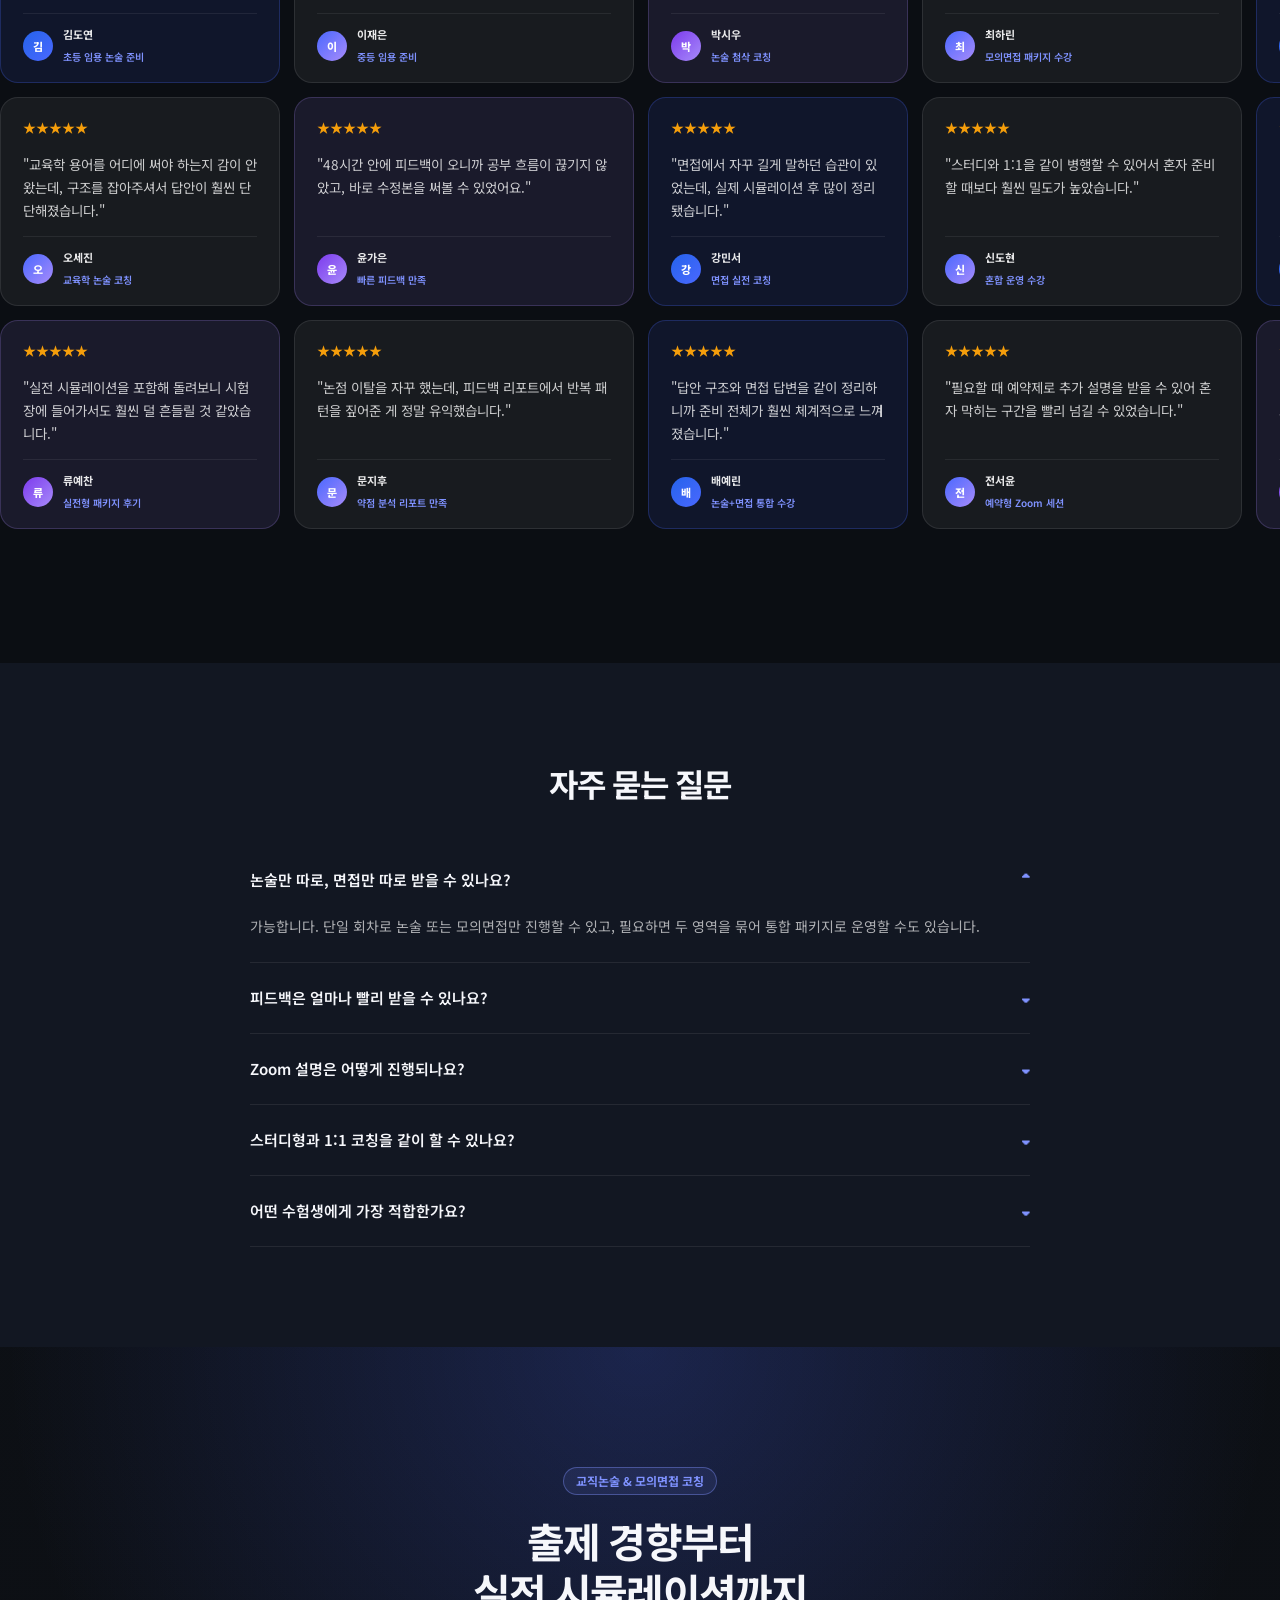
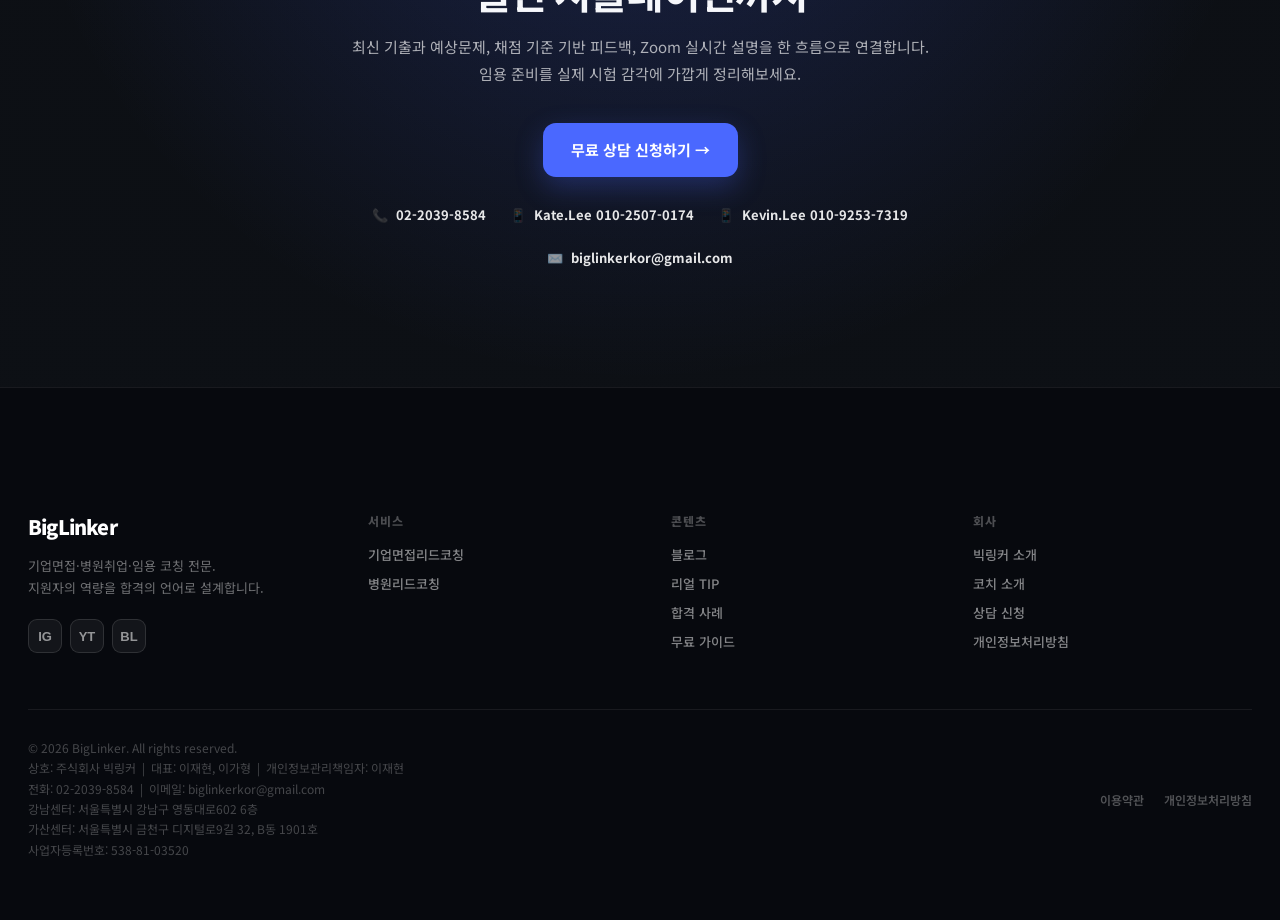
==== commit c32b8644: "feat: sp-success를 대면심층상담 버튼으로 교체 Co-Authored-By: Claude Sonnet 4.6 <noreply@anthropic.com>" ====
--- a/appointment-coaching.html
+++ b/appointment-coaching.html
@@ -1082,14 +1082,7 @@
       <span class="sp-toast__dot"></span>
       <span class="sp-toast__text">현재 <strong id="sp-visitor-count">23</strong>명이 보고 계십니다</span>
     </div>
-    <div id="sp-success" class="sp-toast sp-toast--success is-hidden" role="status" aria-live="polite">
-      <span class="sp-toast__avatar">김</span>
-      <div class="sp-toast__body">
-        <strong class="sp-toast__name">김○○ 학생</strong>
-        <span class="sp-toast__action">연세대 합격</span>
-        <span class="sp-toast__time">방금 전</span>
-      </div>
-    </div>
+    <a id="sp-success" class="sp-toast sp-toast--success" href="https://gobiglinker.com/%EC%8B%A0%EC%B2%AD-%EB%B0%8F-%EA%B2%B0%EC%A0%9C/view/593309" target="_blank" rel="noopener noreferrer">대면심층상담</a>
   </div>
 
   <script>
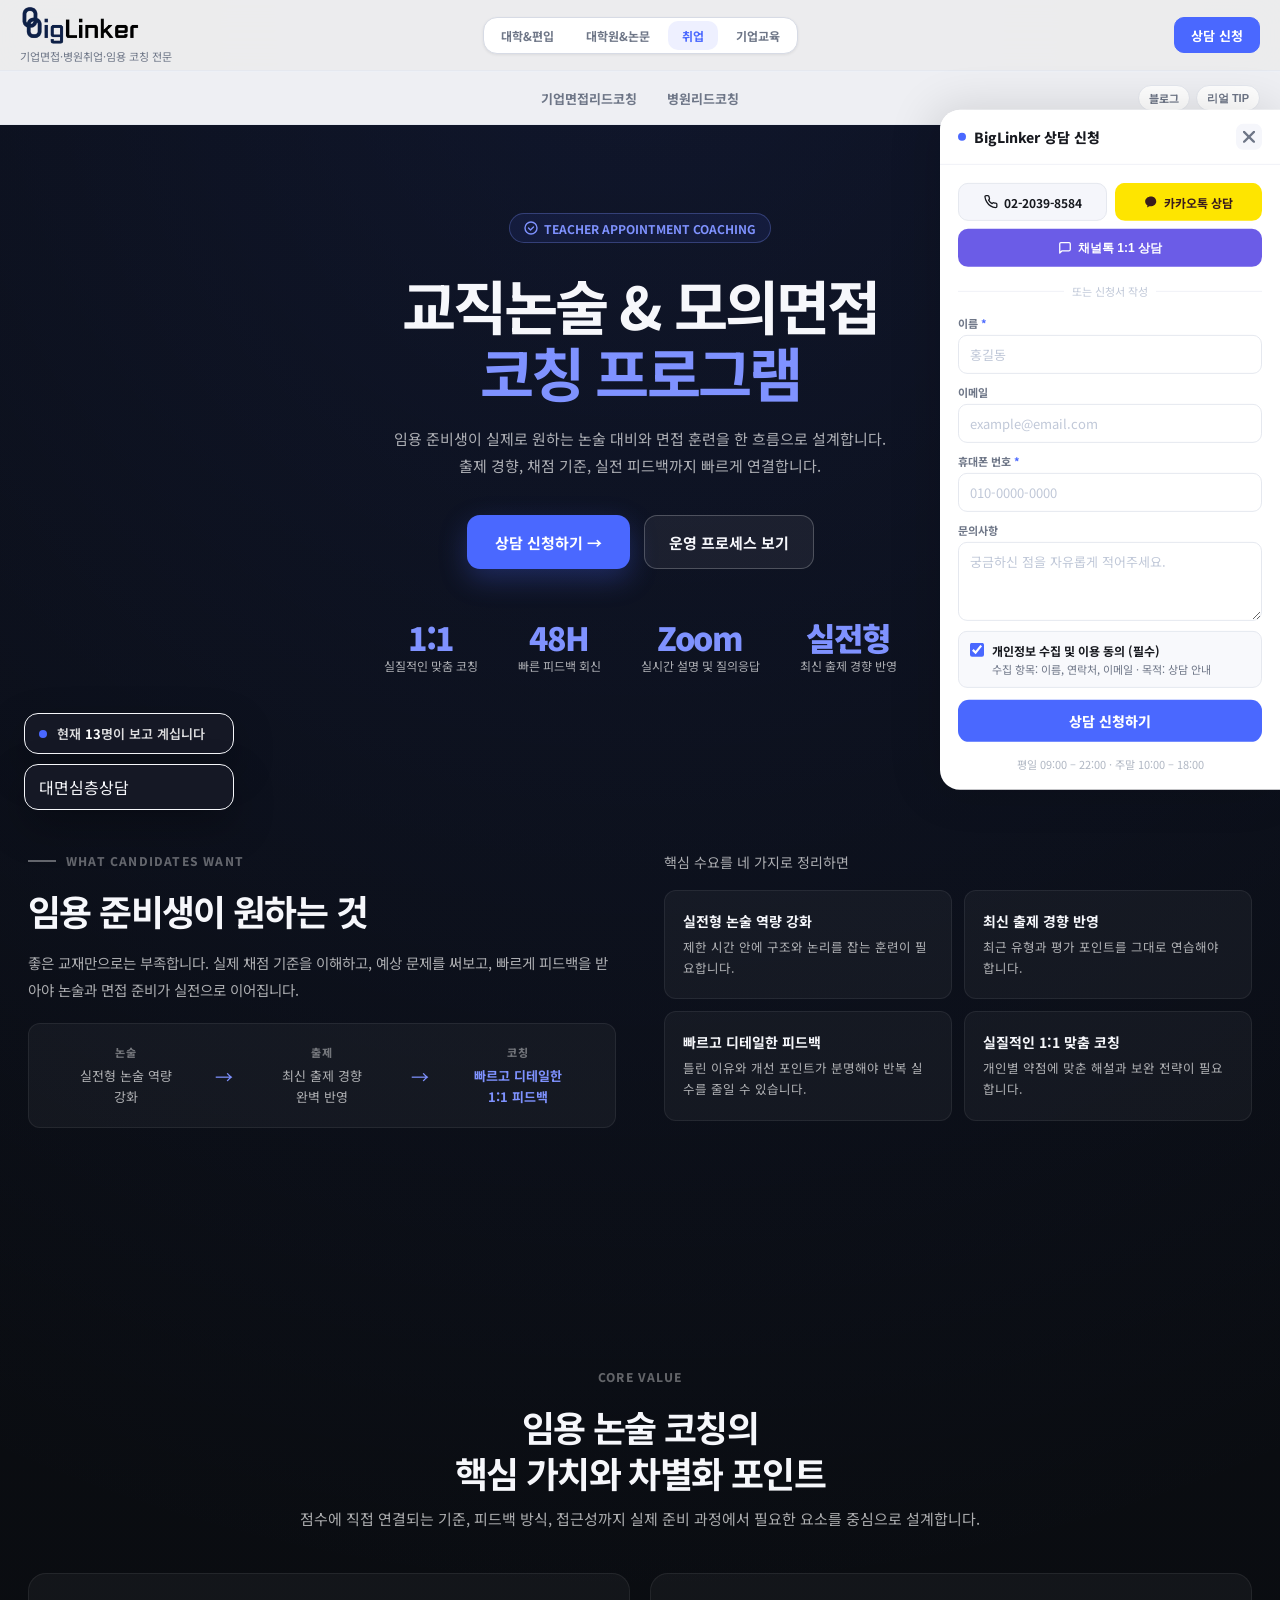
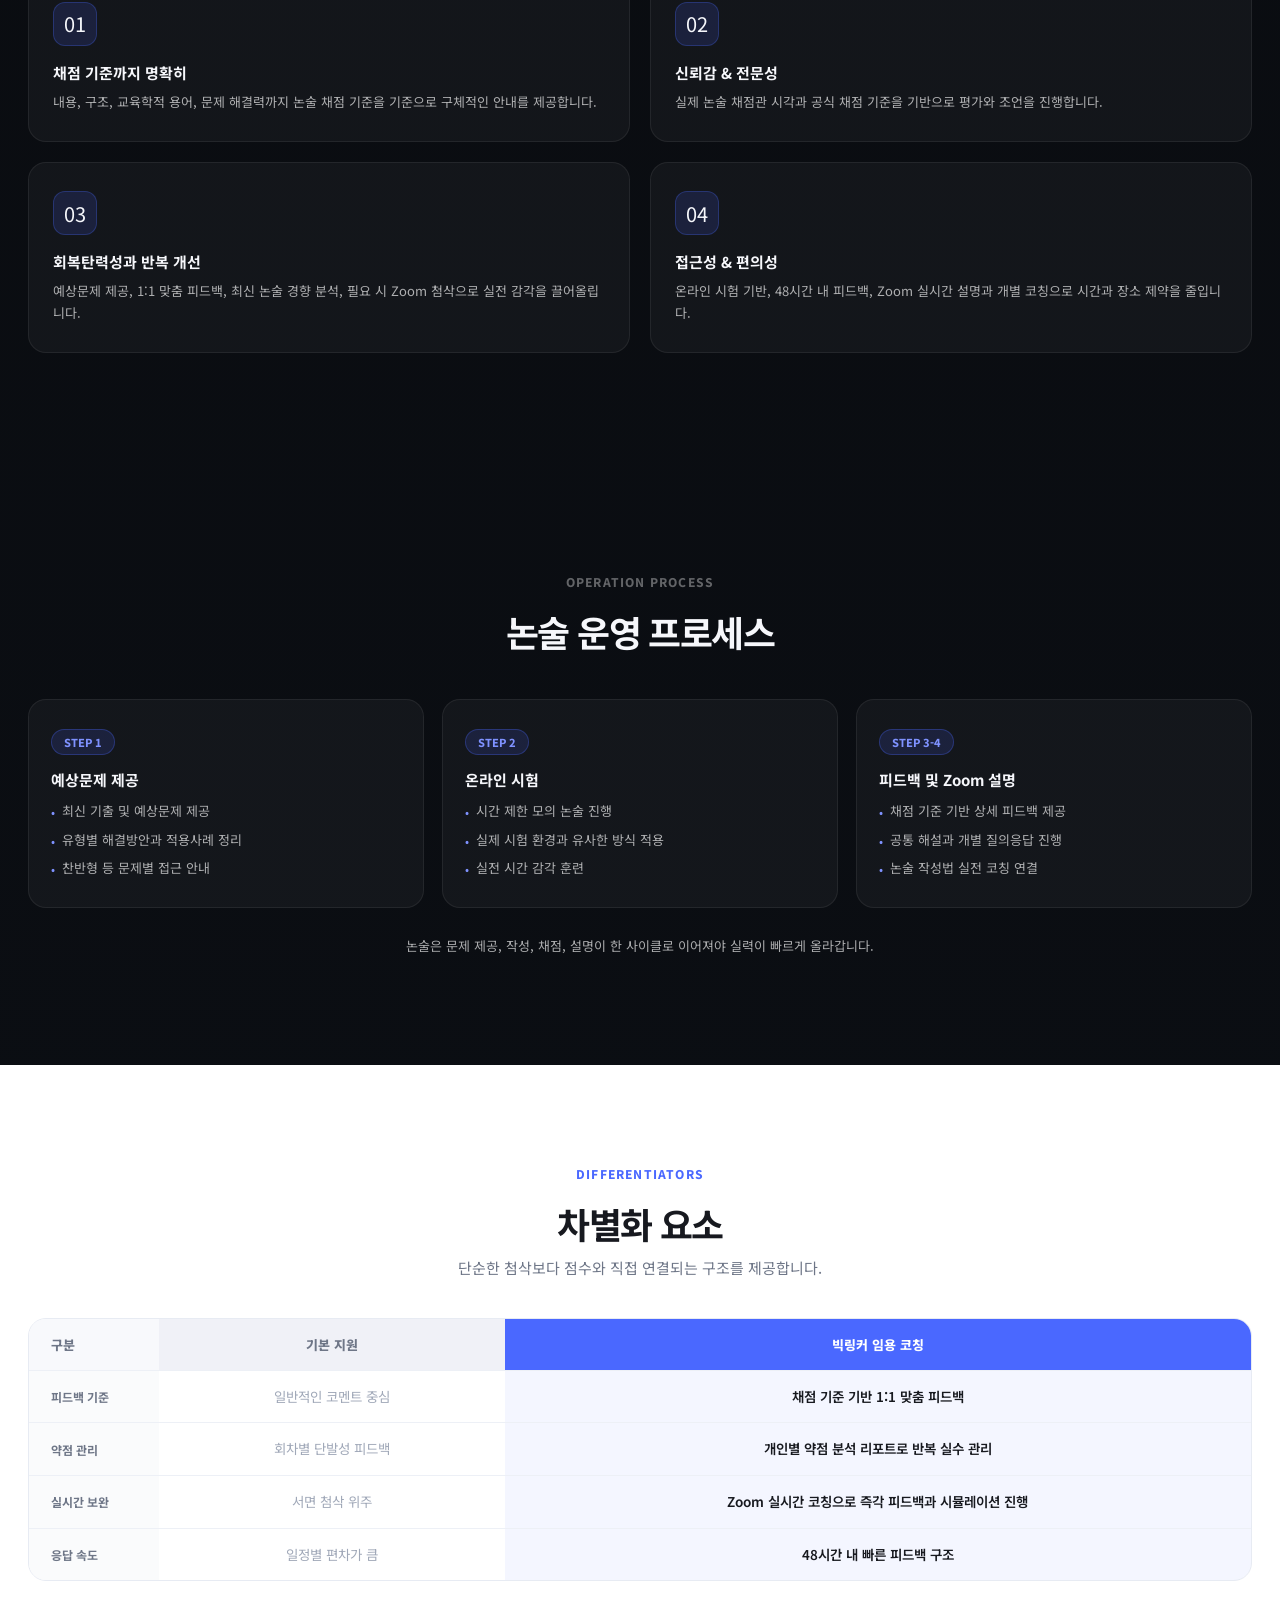
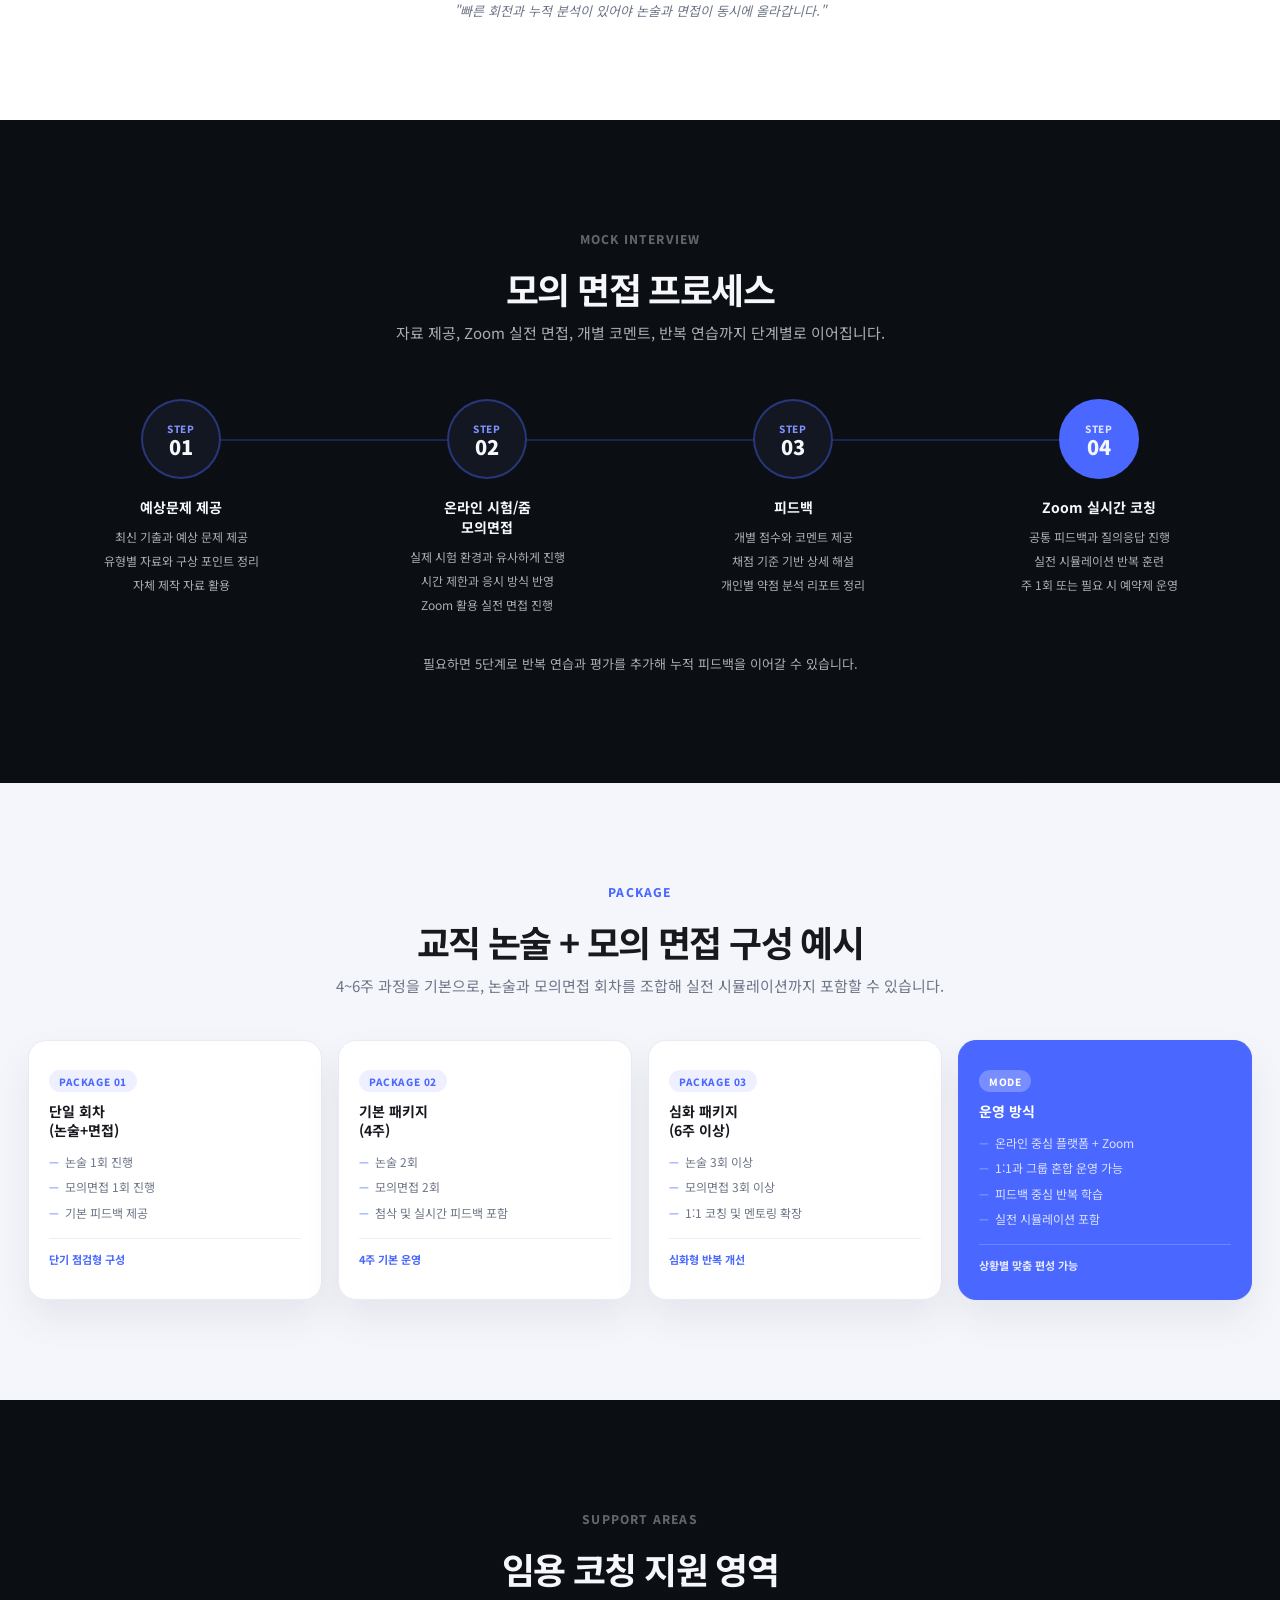
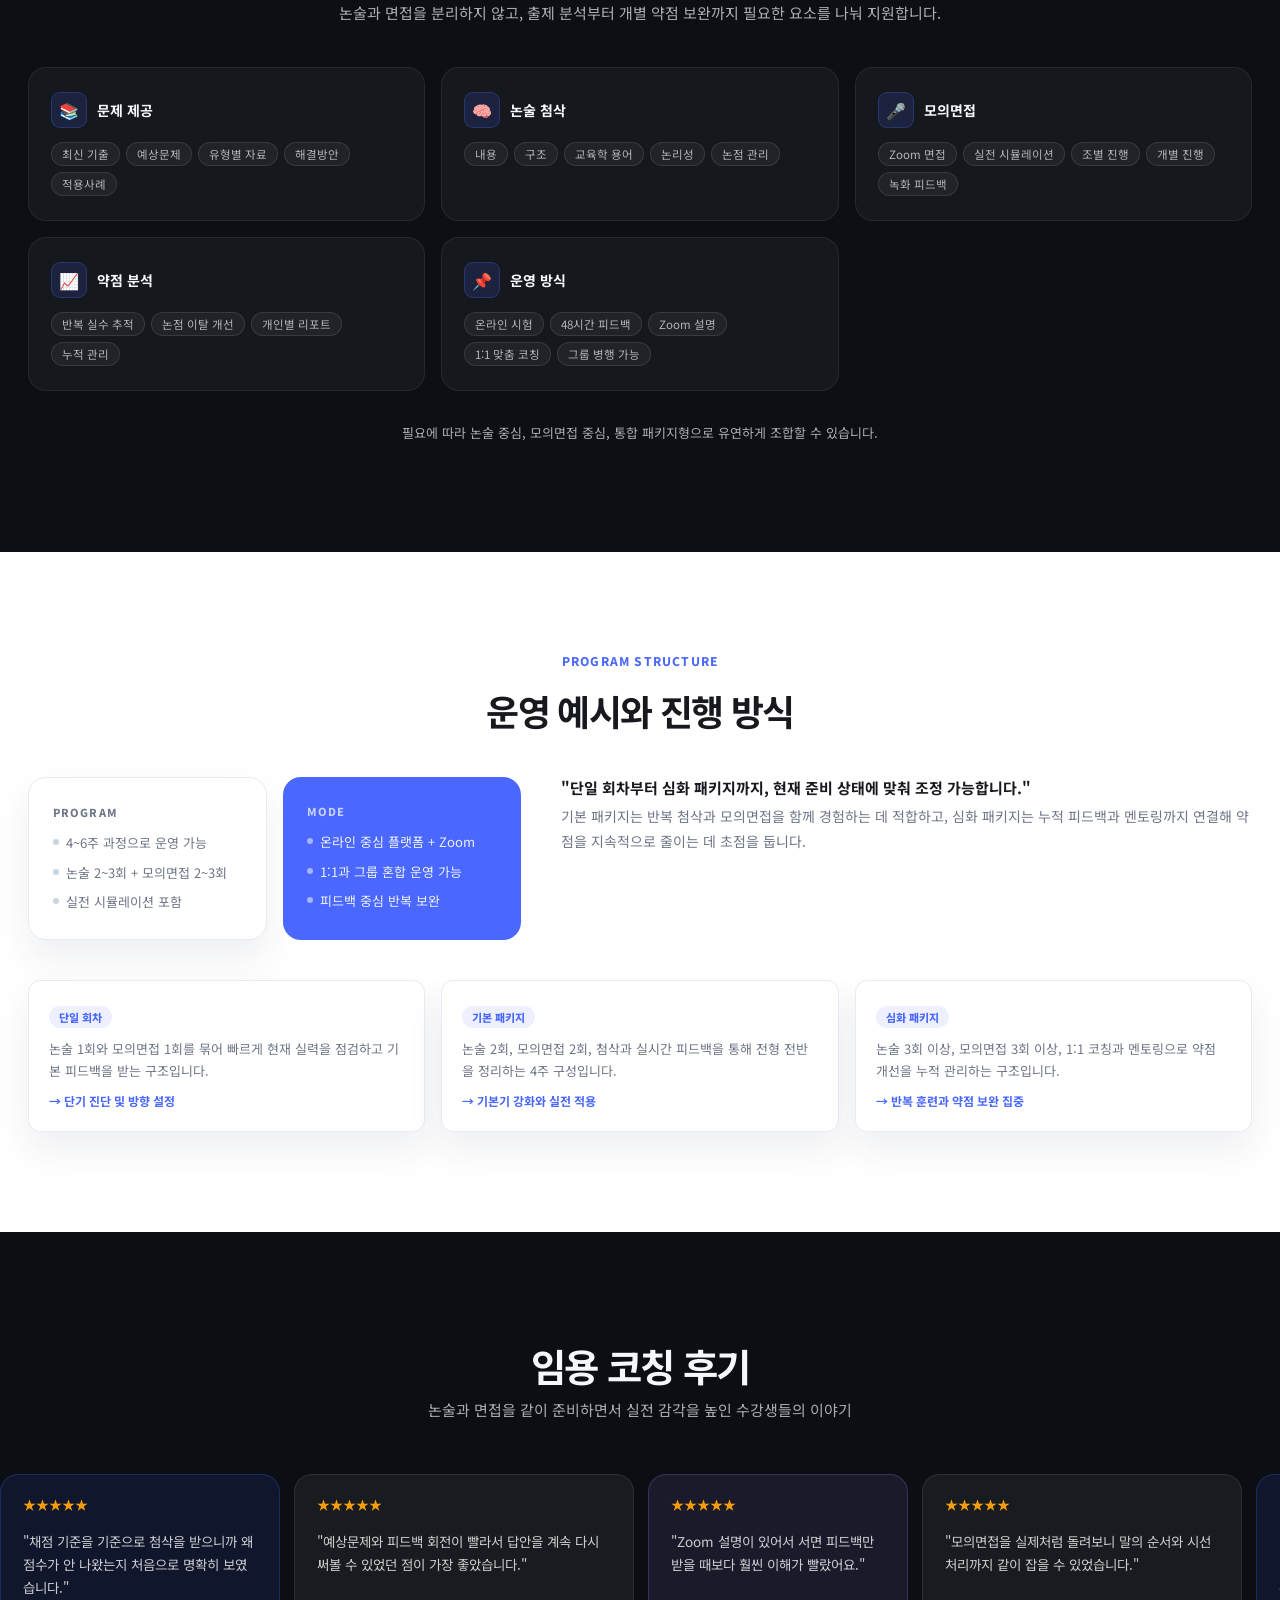
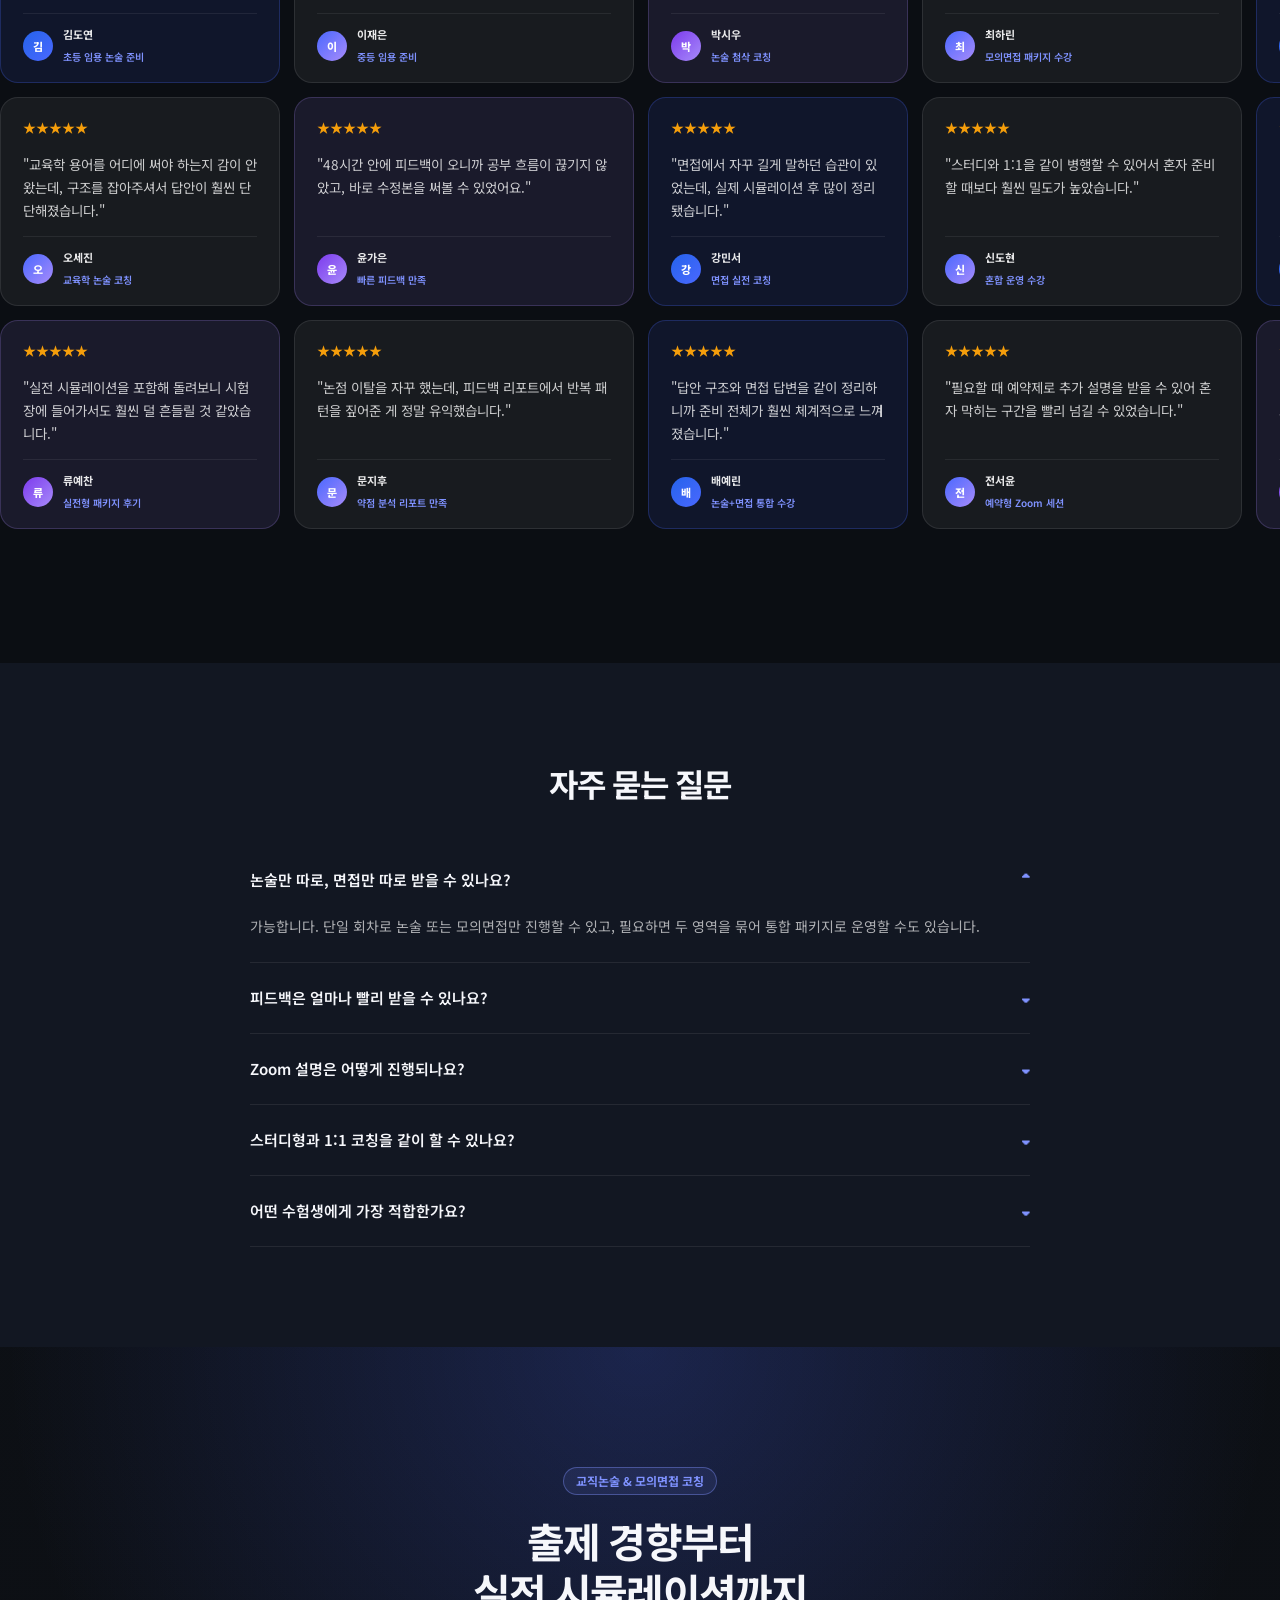
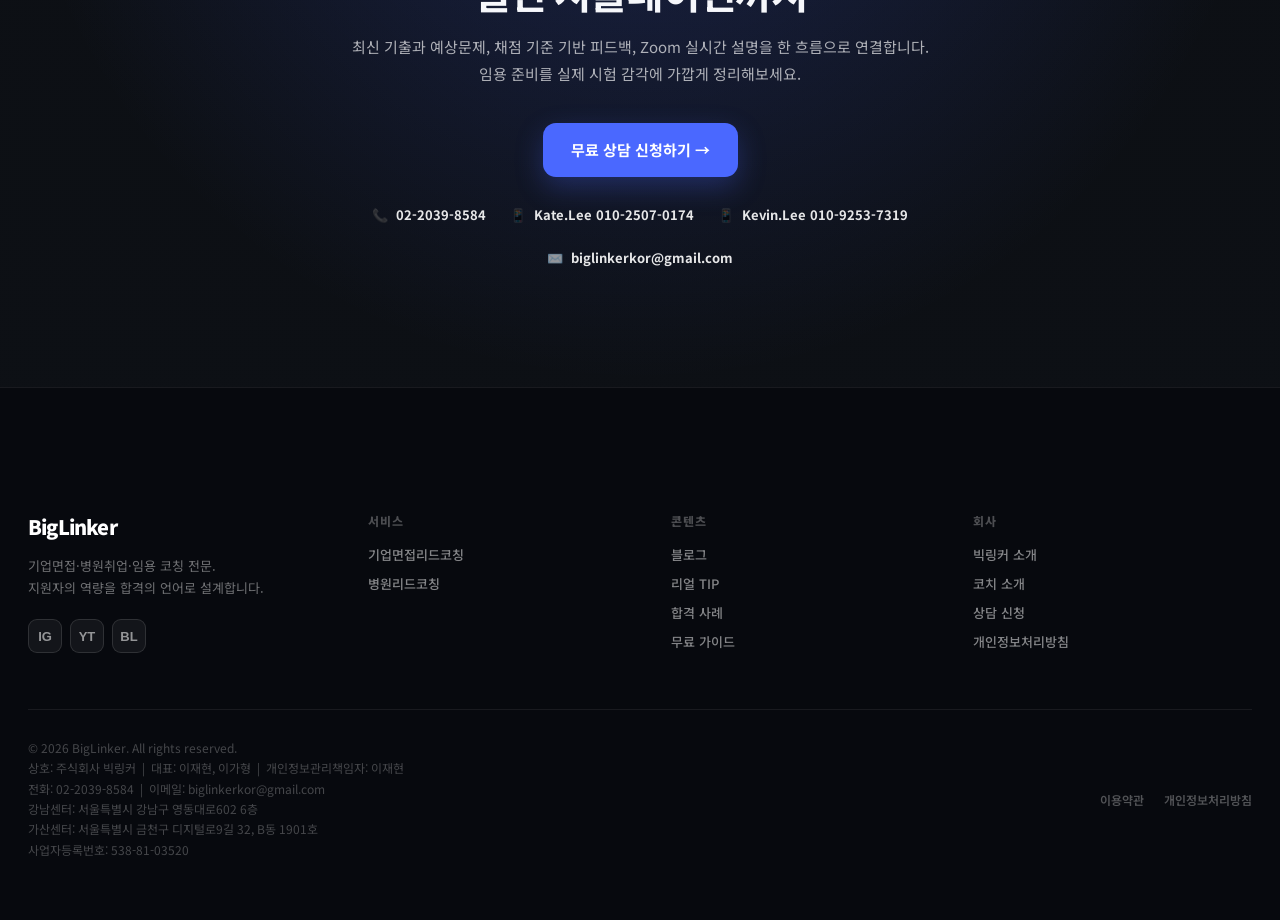
==== commit e9fd4fef: "feat: add ChannelTalk boot script to all pages and consult panel Co-Authored-By: Claude Sonnet 4.6 <" ====
--- a/appointment-coaching.html
+++ b/appointment-coaching.html
@@ -1,4 +1,4 @@
-<!DOCTYPE html>
+﻿<!DOCTYPE html>
 <html lang="ko">
 <head>
   <meta charset="UTF-8">
@@ -1098,5 +1098,15 @@
   <script src="./script.js"></script>
   <script src="./consult-panel.js"></script>
 
+<script>
+(function(){
+  var w=window;if(w.ChannelIO){return;}
+  var ch=function(){ch.c(arguments);};ch.q=[];ch.c=function(args){ch.q.push(args);};w.ChannelIO=ch;
+  var s=document.createElement('script');s.type='text/javascript';s.async=true;
+  s.src='https://cdn.channel.io/plugin/ch-plugin-web.js';
+  document.head.appendChild(s);
+})();
+ChannelIO('boot',{pluginKey:'42d31a03-0427-4b30-93bc-9f3ea7fb66bb',hideChannelButtonOnBoot:true});
+</script>
 </body>
 </html>
--- a/style.css
+++ b/style.css
@@ -678,7 +678,8 @@
     .cp__bd::-webkit-scrollbar-thumb { background: #e5e8ef; border-radius: 4px; }
 
     /* 빠른 연결 버튼 */
-    .cp__quick { display: flex; gap: 8px; margin-bottom: 16px; }
+    .cp__quick { display: flex; gap: 8px; margin-bottom: 8px; }
+    .cp__qbtn--channel { background: #6B5CE7; color: #fff; width: 100%; margin-bottom: 16px; cursor: pointer; }
     .cp__qbtn {
       flex: 1;
       display: inline-flex; align-items: center; justify-content: center; gap: 6px;
